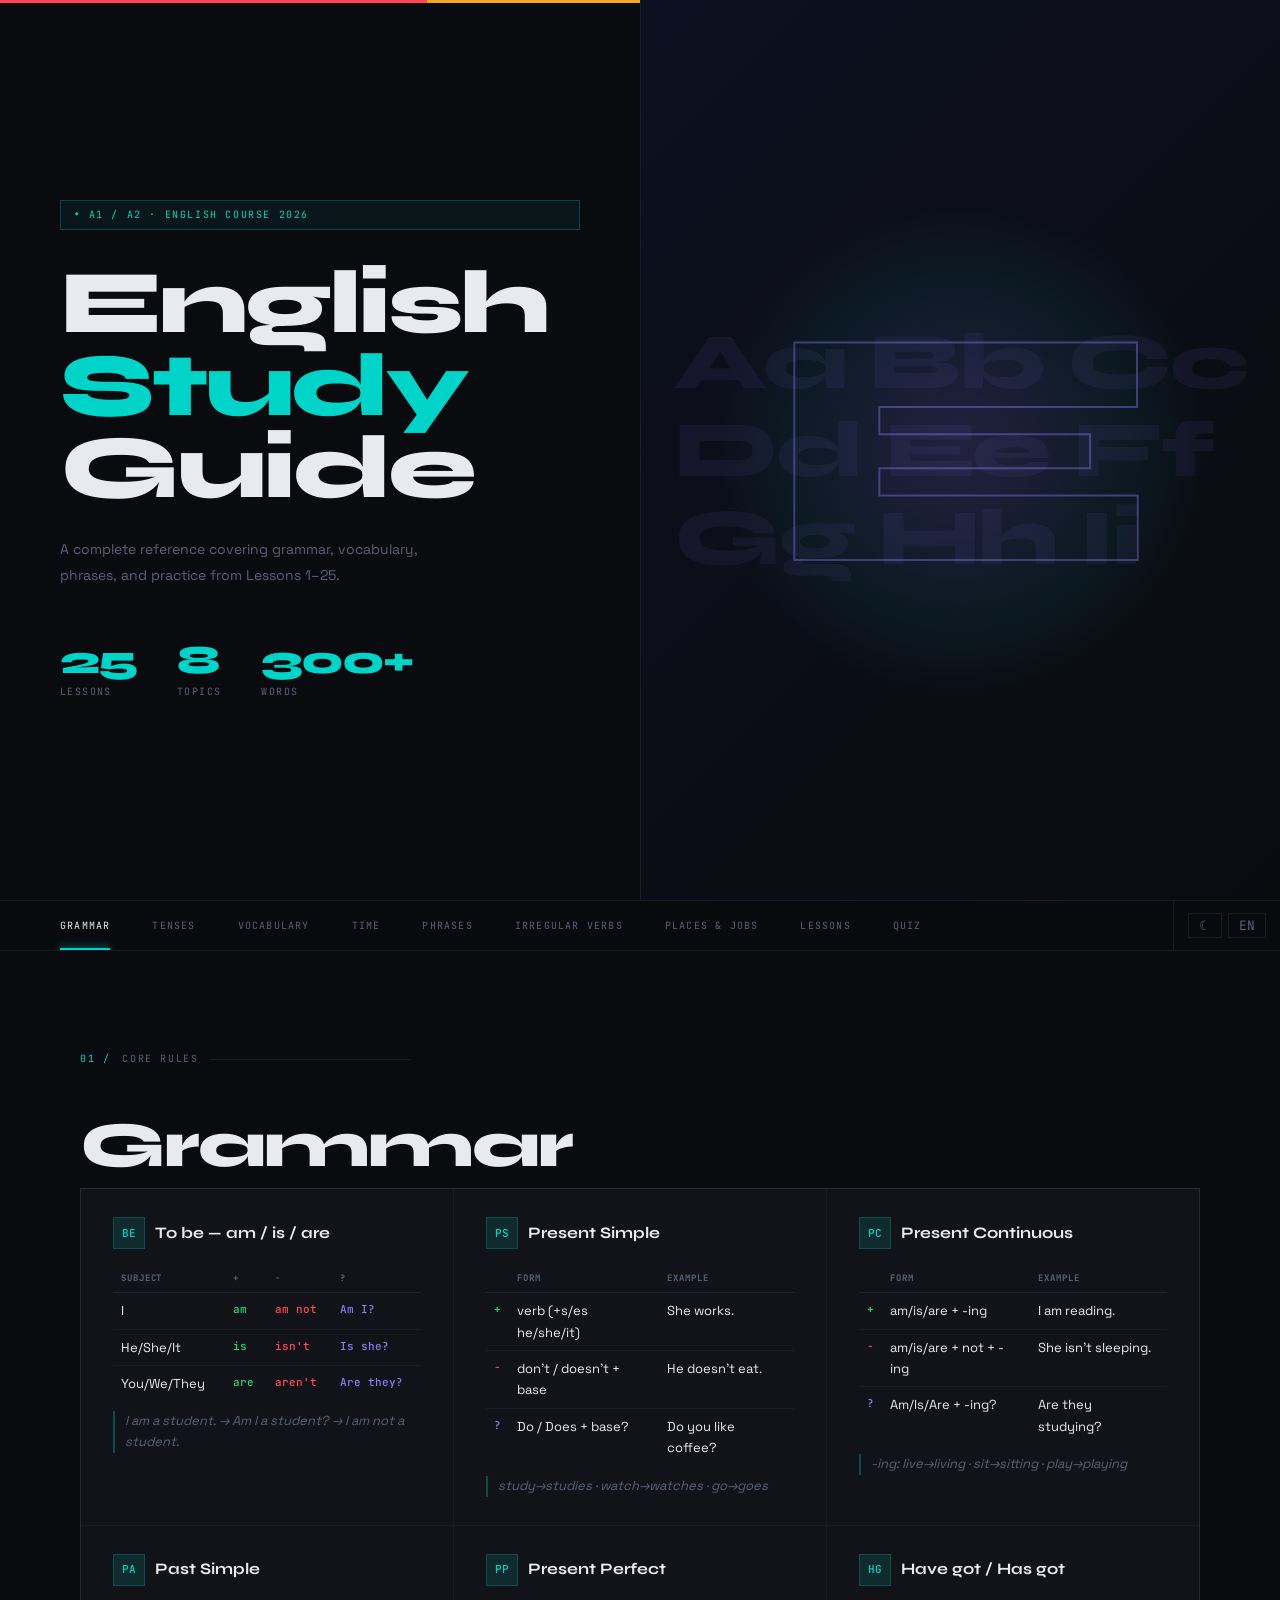
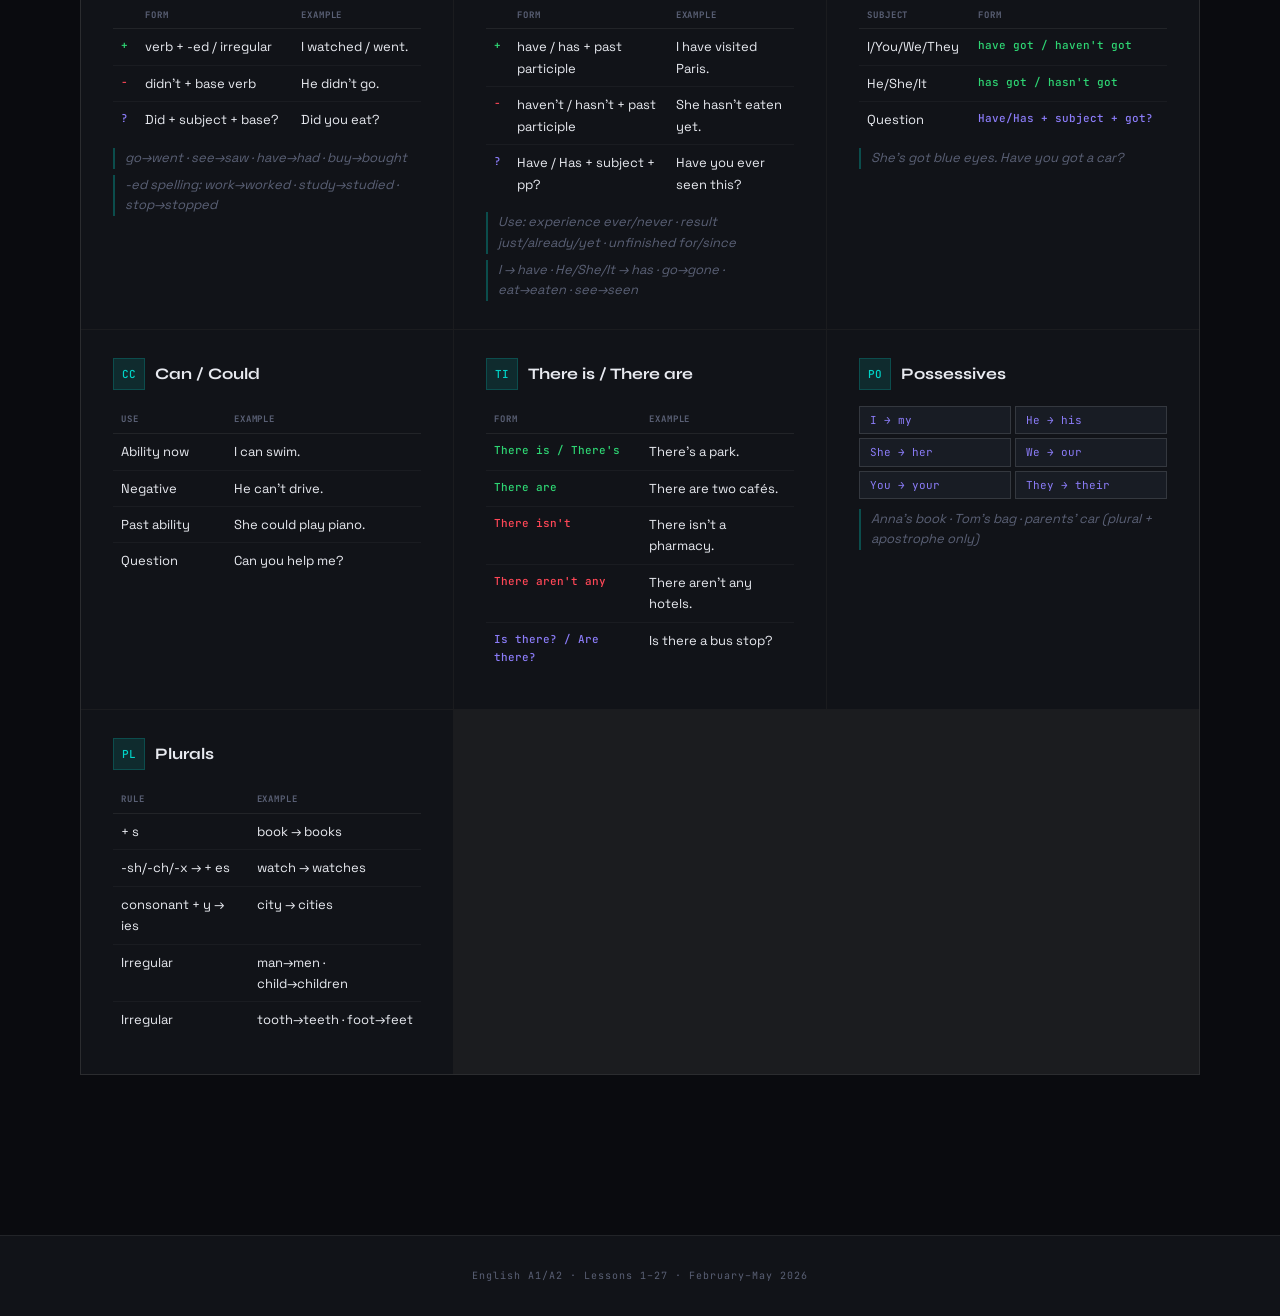
==== index.html @ 6c03d721 "Fix language toggle: translate nav+titles only, leave content unchanged - Toggle now swaps nav butto" ====
<!DOCTYPE html>
<html lang="en">
<head>
<meta charset="UTF-8">
<meta name="viewport" content="width=device-width, initial-scale=1.0">
<title>English Study Guide — A1/A2</title>
<link href="https://fonts.googleapis.com/css2?family=Space+Grotesk:wght@300;400;500;600;700&family=Syne:wght@400;700;800&family=JetBrains+Mono:wght@300;400;500&display=swap" rel="stylesheet">
<link rel="stylesheet" href="style.css">

</head>
<body>

<!-- HEADER -->
<header>
  <div class="flag-strip"></div>
  <div class="header-inner">
    <div class="header-left">
      <div class="subtitle-tag">A1 / A2 · English Course 2026</div>
      <h1>English<br><em>Study</em><br>Guide</h1>
      <p class="header-desc">A complete reference covering grammar, vocabulary, phrases, and practice from Lessons 1–25.</p>
      <div class="header-meta">
        <div class="meta-item">
          <span class="meta-num">25</span>
          <span class="meta-label">Lessons</span>
        </div>
        <div class="meta-item">
          <span class="meta-num">8</span>
          <span class="meta-label">Topics</span>
        </div>
        <div class="meta-item">
          <span class="meta-num">300+</span>
          <span class="meta-label">Words</span>
        </div>
      </div>
    </div>
    <div class="header-right">
      <div class="big-letter">E</div>
    </div>
  </div>
</header>

<!-- NAV -->
<nav>
  <div class="nav-inner">
    <button class="nav-btn active" onclick="showSection('grammar',this)" data-en="Grammar" data-am="Քերականություն">Grammar</button>
    <button class="nav-btn" onclick="showSection('tenses',this)" data-en="Tenses" data-am="Ժամանակաձև">Tenses</button>
    <button class="nav-btn" onclick="showSection('vocabulary',this)" data-en="Vocabulary" data-am="Բառապաշար">Vocabulary</button>
    <button class="nav-btn" onclick="showSection('time',this)" data-en="Time" data-am="Ժամ">Time</button>
    <button class="nav-btn" onclick="showSection('phrases',this)" data-en="Phrases" data-am="Արտահայտություններ">Phrases</button>
    <button class="nav-btn" onclick="showSection('verbs',this)" data-en="Irregular Verbs" data-am="Անկանոն բայեր">Irregular Verbs</button>
    <button class="nav-btn" onclick="showSection('places',this)" data-en="Places &amp; Jobs" data-am="Վայրեր և մասնագ.">Places &amp; Jobs</button>
    <button class="nav-btn" onclick="showSection('lessons',this)" data-en="Lessons" data-am="Դասեր">Lessons</button>
    <button class="nav-btn" onclick="showSection('quiz',this)" data-en="Quiz" data-am="Թեստ">Quiz</button>
  </div>
  <div class="nav-controls">
    <button class="ctrl-btn" id="theme-toggle" onclick="toggleTheme()" title="Toggle light/dark mode">☾</button>
    <button class="ctrl-btn" id="lang-toggle" onclick="toggleLang()" title="Toggle Armenian/English">EN</button>
  </div>
</nav>

<main>

<!-- ═══ GRAMMAR ═══ -->
<div id="grammar" class="page-section active">
  <div class="section-kicker"><span>01 /</span> Core Rules</div>
  <h2 class="section-title" data-en="Grammar" data-am="Քերականություն">Grammar</h2>

  <div class="grammar-grid">

    <div class="grammar-card">
      <h3 data-icon="BE">To be — am / is / are</h3>
      <table class="mini">
        <tr><th>Subject</th><th>+</th><th>−</th><th>?</th></tr>
        <tr><td>I</td><td class="pos">am</td><td class="neg">am not</td><td class="q">Am I?</td></tr>
        <tr><td>He/She/It</td><td class="pos">is</td><td class="neg">isn't</td><td class="q">Is she?</td></tr>
        <tr><td>You/We/They</td><td class="pos">are</td><td class="neg">aren't</td><td class="q">Are they?</td></tr>
      </table>
      <p class="example">I am a student. → Am I a student? → I am not a student.</p>
    </div>

    <div class="grammar-card">
      <h3 data-icon="PS">Present Simple</h3>
      <table class="mini">
        <tr><th></th><th>Form</th><th>Example</th></tr>
        <tr><td class="pos">+</td><td>verb (+s/es he/she/it)</td><td>She works.</td></tr>
        <tr><td class="neg">−</td><td>don't / doesn't + base</td><td>He doesn't eat.</td></tr>
        <tr><td class="q">?</td><td>Do / Does + base?</td><td>Do you like coffee?</td></tr>
      </table>
      <p class="example">study→studies · watch→watches · go→goes</p>
    </div>

    <div class="grammar-card">
      <h3 data-icon="PC">Present Continuous</h3>
      <table class="mini">
        <tr><th></th><th>Form</th><th>Example</th></tr>
        <tr><td class="pos">+</td><td>am/is/are + -ing</td><td>I am reading.</td></tr>
        <tr><td class="neg">−</td><td>am/is/are + not + -ing</td><td>She isn't sleeping.</td></tr>
        <tr><td class="q">?</td><td>Am/Is/Are + -ing?</td><td>Are they studying?</td></tr>
      </table>
      <p class="example">-ing: live→living · sit→sitting · play→playing</p>
    </div>

    <div class="grammar-card">
      <h3 data-icon="PA">Past Simple</h3>
      <table class="mini">
        <tr><th></th><th>Form</th><th>Example</th></tr>
        <tr><td class="pos">+</td><td>verb + -ed / irregular</td><td>I watched / went.</td></tr>
        <tr><td class="neg">−</td><td>didn't + base verb</td><td>He didn't go.</td></tr>
        <tr><td class="q">?</td><td>Did + subject + base?</td><td>Did you eat?</td></tr>
      </table>
      <p class="example">go→went · see→saw · have→had · buy→bought</p>
      <p class="example" style="margin-top:6px;">-ed spelling: work→worked · study→studied · stop→stopped</p>
    </div>

    <div class="grammar-card">
      <h3 data-icon="PP">Present Perfect</h3>
      <table class="mini">
        <tr><th></th><th>Form</th><th>Example</th></tr>
        <tr><td class="pos">+</td><td>have / has + past participle</td><td>I have visited Paris.</td></tr>
        <tr><td class="neg">−</td><td>haven't / hasn't + past participle</td><td>She hasn't eaten yet.</td></tr>
        <tr><td class="q">?</td><td>Have / Has + subject + pp?</td><td>Have you ever seen this?</td></tr>
      </table>
      <p class="example">Use: experience ever/never · result just/already/yet · unfinished for/since</p>
      <p class="example" style="margin-top:6px;">I → have · He/She/It → has · go→gone · eat→eaten · see→seen</p>
    </div>

    <div class="grammar-card">
      <h3 data-icon="HG">Have got / Has got</h3>
      <table class="mini">
        <tr><th>Subject</th><th>Form</th></tr>
        <tr><td>I/You/We/They</td><td class="pos">have got / haven't got</td></tr>
        <tr><td>He/She/It</td><td class="pos">has got / hasn't got</td></tr>
        <tr><td>Question</td><td class="q">Have/Has + subject + got?</td></tr>
      </table>
      <p class="example">She's got blue eyes. Have you got a car?</p>
    </div>

    <div class="grammar-card">
      <h3 data-icon="CC">Can / Could</h3>
      <table class="mini">
        <tr><th>Use</th><th>Example</th></tr>
        <tr><td>Ability now</td><td>I can swim.</td></tr>
        <tr><td>Negative</td><td>He can't drive.</td></tr>
        <tr><td>Past ability</td><td>She could play piano.</td></tr>
        <tr><td>Question</td><td>Can you help me?</td></tr>
      </table>
    </div>

    <div class="grammar-card">
      <h3 data-icon="TI">There is / There are</h3>
      <table class="mini">
        <tr><th>Form</th><th>Example</th></tr>
        <tr><td class="pos">There is / There's</td><td>There's a park.</td></tr>
        <tr><td class="pos">There are</td><td>There are two cafés.</td></tr>
        <tr><td class="neg">There isn't</td><td>There isn't a pharmacy.</td></tr>
        <tr><td class="neg">There aren't any</td><td>There aren't any hotels.</td></tr>
        <tr><td class="q">Is there? / Are there?</td><td>Is there a bus stop?</td></tr>
      </table>
    </div>

    <div class="grammar-card">
      <h3 data-icon="PO">Possessives</h3>
      <div style="display:grid;grid-template-columns:1fr 1fr;gap:4px;margin-bottom:10px;">
        <div class="chip">I → my</div><div class="chip">He → his</div>
        <div class="chip">She → her</div><div class="chip">We → our</div>
        <div class="chip">You → your</div><div class="chip">They → their</div>
      </div>
      <p class="example">Anna's book · Tom's bag · parents' car (plural + apostrophe only)</p>
    </div>

    <div class="grammar-card">
      <h3 data-icon="PL">Plurals</h3>
      <table class="mini">
        <tr><th>Rule</th><th>Example</th></tr>
        <tr><td>+ s</td><td>book → books</td></tr>
        <tr><td>-sh/-ch/-x → + es</td><td>watch → watches</td></tr>
        <tr><td>consonant + y → ies</td><td>city → cities</td></tr>
        <tr><td>Irregular</td><td>man→men · child→children</td></tr>
        <tr><td>Irregular</td><td>tooth→teeth · foot→feet</td></tr>
      </table>
    </div>

  </div>
</div>

<!-- ═══ TENSES ═══ -->
<div id="tenses" class="page-section">
  <div class="section-kicker"><span>02 /</span> When to Use</div>
  <h2 class="section-title" data-en="Tenses" data-am="Ժամանակաձևեր">Tenses</h2>

  <div class="tense-comparison">
    <div class="tense-col">
      <div class="tense-name">Present Simple</div>
      <div class="tense-use">Habits, routines, facts, permanent situations</div>
      <div class="signal-words">
        <div class="signal-word">always / usually / often</div>
        <div class="signal-word">every day / every week</div>
        <div class="signal-word">on Mondays / in the morning</div>
      </div>
    </div>
    <div class="tense-col">
      <div class="tense-name">Present Continuous</div>
      <div class="tense-use">Happening now, temporary situations, changing events</div>
      <div class="signal-words">
        <div class="signal-word">now / at the moment</div>
        <div class="signal-word">today / this week</div>
        <div class="signal-word">right now / these days</div>
      </div>
    </div>
    <div class="tense-col">
      <div class="tense-name">Past Simple</div>
      <div class="tense-use">Finished actions, definite past time, sequence of events</div>
      <div class="signal-words">
        <div class="signal-word">yesterday / last night</div>
        <div class="signal-word">last week / last year</div>
        <div class="signal-word">ago / in 2020 / on Friday</div>
      </div>
    </div>
    <div class="tense-col">
      <div class="tense-name">Present Perfect</div>
      <div class="tense-use">Experience, results, unfinished states connecting past to now</div>
      <div class="signal-words">
        <div class="signal-word">ever / never / already</div>
        <div class="signal-word">just / yet / recently</div>
        <div class="signal-word">for / since / so far</div>
      </div>
    </div>
  </div>

  <h3 style="font-family:var(--serif);font-size:22px;font-weight:700;margin-bottom:20px;">Adverbs of Frequency</h3>
  <div class="freq-section">
    <div class="freq-row"><div class="freq-label">never</div><div class="freq-bar-wrap"><div class="freq-bar" style="width:0;background:#b84c2a;"></div></div><div class="freq-pct">0%</div></div>
    <div class="freq-row"><div class="freq-label">sometimes</div><div class="freq-bar-wrap"><div class="freq-bar" style="width:35%;background:#c9a84c;"></div></div><div class="freq-pct">35%</div></div>
    <div class="freq-row"><div class="freq-label">often</div><div class="freq-bar-wrap"><div class="freq-bar" style="width:75%;background:#4a6741;"></div></div><div class="freq-pct">75%</div></div>
    <div class="freq-row"><div class="freq-label">usually</div><div class="freq-bar-wrap"><div class="freq-bar" style="width:90%;background:#3d4a5c;"></div></div><div class="freq-pct">90%</div></div>
    <div class="freq-row"><div class="freq-label">always</div><div class="freq-bar-wrap"><div class="freq-bar" style="width:100%;background:#1a1612;"></div></div><div class="freq-pct">100%</div></div>
  </div>
  <div class="example" style="font-size:13px;margin-bottom:32px;">
    Position: <strong>before main verb</strong> — I always drink tea.<br>
    After <strong>be</strong> — She is never late.<br>
    With <strong>don't/doesn't</strong> — He doesn't always eat breakfast.
  </div>

  <h3 style="font-family:var(--serif);font-size:22px;font-weight:700;margin-bottom:16px;">Stative Verbs — No -ing Form</h3>
  <div class="chips" style="margin-bottom:12px;">
    <div class="chip">like</div><div class="chip">love</div><div class="chip">hate</div>
    <div class="chip">know</div><div class="chip">understand</div><div class="chip">want</div>
    <div class="chip">need</div><div class="chip">believe</div><div class="chip">remember</div><div class="chip">seem</div>
  </div>
  <p class="example">✓ I like chocolate. &nbsp;&nbsp; ✗ I am liking chocolate.</p>

  <div style="margin-top:40px;">
  <h3 style="font-family:var(--serif);font-size:22px;font-weight:700;margin-bottom:16px;">Adjective vs Adverb</h3>
  <div style="display:grid;grid-template-columns:1fr 1fr;gap:1px;background:var(--border);border:1px solid var(--border);">
    <div style="padding:14px 20px;background:var(--surface2);font-family:var(--mono);font-size:10px;text-transform:uppercase;letter-spacing:.08em;color:var(--muted);">Adjective (describes noun)</div>
    <div style="padding:14px 20px;background:var(--surface2);font-family:var(--mono);font-size:10px;text-transform:uppercase;letter-spacing:.08em;color:var(--muted);">Adverb (describes verb)</div>
    <div style="padding:12px 20px;background:var(--surface);">She is a <strong>careful</strong> driver.</div>
    <div style="padding:12px 20px;background:var(--surface);">She drives <strong>carefully</strong>.</div>
    <div style="padding:12px 20px;background:var(--surface2);">He is a <strong>good</strong> student.</div>
    <div style="padding:12px 20px;background:var(--surface2);">He studies <strong>well</strong>. (good→well)</div>
    <div style="padding:12px 20px;background:var(--surface);">They are <strong>hard</strong> workers.</div>
    <div style="padding:12px 20px;background:var(--surface);">They work <strong>hard</strong>. (no change)</div>
    <div style="padding:12px 20px;background:var(--surface2);">She is a <strong>fast</strong> runner.</div>
    <div style="padding:12px 20px;background:var(--surface2);">She runs <strong>fast</strong>. (no change)</div>
  </div>
  </div>
</div>

<!-- ═══ VOCABULARY ═══ -->
<div id="vocabulary" class="page-section">
  <div class="section-kicker"><span>03 /</span> Word Bank</div>
  <h2 class="section-title" data-en="Vocabulary" data-am="Բառապաշար">Vocabulary</h2>

  <div class="vocab-tabs">
    <button class="vtab active" onclick="showVocab('activities',this)">Activities</button>
    <button class="vtab" onclick="showVocab('family',this)">Family</button>
    <button class="vtab" onclick="showVocab('opposites',this)">Opposites</button>
    <button class="vtab" onclick="showVocab('clothing',this)">Clothing</button>
    <button class="vtab" onclick="showVocab('person',this)">Personality</button>
    <button class="vtab" onclick="showVocab('prepositions',this)">Prepositions</button>
    <button class="vtab" onclick="showVocab('general',this)">General</button>
  </div>

  <div id="activities" class="vocab-section active">
    <div class="vocab-grid" id="act-grid"></div>
  </div>
  <div id="family" class="vocab-section">
    <div class="vocab-grid" id="fam-grid"></div>
  </div>
  <div id="opposites" class="vocab-section">
    <div class="opp-grid" id="opp-grid"></div>
  </div>
  <div id="clothing" class="vocab-section">
    <div class="vocab-grid" id="cloth-grid"></div>
  </div>
  <div id="person" class="vocab-section">
    <div class="vocab-grid" id="pers-grid"></div>
  </div>
  <div id="prepositions" class="vocab-section">
    <div class="vocab-grid" id="prep-grid"></div>
  </div>
  <div id="general" class="vocab-section">
    <div class="vocab-grid" id="gen-grid"></div>
  </div>
</div>

<!-- ═══ TIME ═══ -->
<div id="time" class="page-section">
  <div class="section-kicker"><span>04 /</span> Telling the Time</div>
  <h2 class="section-title" data-en="Time" data-am="Ժամ">Time</h2>

  <div class="time-grid">
    <div class="time-card"><div class="time-clock">3:00</div><div class="time-say">three o'clock</div></div>
    <div class="time-card"><div class="time-clock">3:05</div><div class="time-say">five past three</div></div>
    <div class="time-card"><div class="time-clock">3:10</div><div class="time-say">ten past three</div></div>
    <div class="time-card"><div class="time-clock">3:15</div><div class="time-say">a quarter past three</div></div>
    <div class="time-card"><div class="time-clock">3:20</div><div class="time-say">twenty past three</div></div>
    <div class="time-card"><div class="time-clock">3:30</div><div class="time-say">half past three</div></div>
    <div class="time-card"><div class="time-clock">3:40</div><div class="time-say">twenty to four</div></div>
    <div class="time-card"><div class="time-clock">3:45</div><div class="time-say">a quarter to four</div></div>
    <div class="time-card"><div class="time-clock">3:50</div><div class="time-say">ten to four</div></div>
    <div class="time-card"><div class="time-clock">3:55</div><div class="time-say">five to four</div></div>
  </div>
  <div class="example" style="font-size:13px;">
    a.m. = midnight to noon (00:00–12:00) &nbsp;·&nbsp; p.m. = noon to midnight (12:00–00:00)<br>
    3:00 a.m. = three o'clock in the morning &nbsp;·&nbsp; 3:00 p.m. = three o'clock in the afternoon
  </div>

  <div style="margin-top:48px;">
  <h3 style="font-family:var(--serif);font-size:22px;font-weight:700;margin-bottom:16px;">This / That / These / Those</h3>
  <div style="display:grid;grid-template-columns:repeat(4,1fr);gap:1px;background:var(--border);border:1px solid var(--border);">
    <div style="padding:20px;background:var(--surface);text-align:center;">
      <div style="font-family:var(--serif);font-size:28px;font-weight:900;color:var(--violet);">This</div>
      <div style="font-size:12px;color:var(--muted);margin-top:8px;">singular · near<br>սա</div>
    </div>
    <div style="padding:20px;background:var(--surface);text-align:center;">
      <div style="font-family:var(--serif);font-size:28px;font-weight:900;color:var(--violet);">That</div>
      <div style="font-size:12px;color:var(--muted);margin-top:8px;">singular · far<br>դա</div>
    </div>
    <div style="padding:20px;background:var(--surface);text-align:center;">
      <div style="font-family:var(--serif);font-size:28px;font-weight:900;color:var(--red);">These</div>
      <div style="font-size:12px;color:var(--muted);margin-top:8px;">plural · near<br>սրանք</div>
    </div>
    <div style="padding:20px;background:var(--surface);text-align:center;">
      <div style="font-family:var(--serif);font-size:28px;font-weight:900;color:var(--red);">Those</div>
      <div style="font-size:12px;color:var(--muted);margin-top:8px;">plural · far<br>դրանք</div>
    </div>
  </div>
  </div>
</div>

<!-- ═══ PHRASES ═══ -->
<div id="phrases" class="page-section">
  <div class="section-kicker"><span>05 /</span> Communication</div>
  <h2 class="section-title" data-en="Phrases" data-am="Արտահայտություններ">Phrases</h2>

  <div class="phrase-list">
    <div class="phrase-item"><span class="phrase-en">Hello / Hi · Good morning / Good afternoon / Good evening</span><span class="phrase-tag tag-greeting">Greeting</span></div>
    <div class="phrase-item"><span class="phrase-en">How are you? → Fine, thanks. / Not bad. / Not much.</span><span class="phrase-tag tag-greeting">Greeting</span></div>
    <div class="phrase-item"><span class="phrase-en">Nice to meet you. → Nice to meet you too.</span><span class="phrase-tag tag-greeting">Greeting</span></div>
    <div class="phrase-item"><span class="phrase-en">My name is… / Hi, I'm…</span><span class="phrase-tag tag-greeting">Greeting</span></div>
    <div class="phrase-item"><span class="phrase-en">Goodbye / Bye · See you later · Good night</span><span class="phrase-tag tag-greeting">Greeting</span></div>
    <div class="phrase-item"><span class="phrase-en">Can I see the menu, please?</span><span class="phrase-tag tag-restaurant">Restaurant</span></div>
    <div class="phrase-item"><span class="phrase-en">I'd like to order [dish], please.</span><span class="phrase-tag tag-restaurant">Restaurant</span></div>
    <div class="phrase-item"><span class="phrase-en">Could you recommend something?</span><span class="phrase-tag tag-restaurant">Restaurant</span></div>
    <div class="phrase-item"><span class="phrase-en">Is this dish spicy / vegetarian?</span><span class="phrase-tag tag-restaurant">Restaurant</span></div>
    <div class="phrase-item"><span class="phrase-en">Could we have a table for [number]?</span><span class="phrase-tag tag-restaurant">Restaurant</span></div>
    <div class="phrase-item"><span class="phrase-en">Can I get the bill / check, please?</span><span class="phrase-tag tag-restaurant">Restaurant</span></div>
    <div class="phrase-item"><span class="phrase-en">Everything was delicious, thank you!</span><span class="phrase-tag tag-restaurant">Restaurant</span></div>
    <div class="phrase-item"><span class="phrase-en">I come from a big / small family.</span><span class="phrase-tag tag-family">Family</span></div>
    <div class="phrase-item"><span class="phrase-en">I'm the oldest / youngest of [number] siblings.</span><span class="phrase-tag tag-family">Family</span></div>
    <div class="phrase-item"><span class="phrase-en">I get along really well with my [family member].</span><span class="phrase-tag tag-family">Family</span></div>
    <div class="phrase-item"><span class="phrase-en">I'm really proud of my family.</span><span class="phrase-tag tag-family">Family</span></div>
    <div class="phrase-item"><span class="phrase-en">My family celebrates [holiday] every year.</span><span class="phrase-tag tag-family">Family</span></div>
    <div class="phrase-item"><span class="phrase-en">I don't understand. / Can you please repeat that?</span><span class="phrase-tag tag-general">General</span></div>
    <div class="phrase-item"><span class="phrase-en">I'm afraid of [spiders / making mistakes].</span><span class="phrase-tag tag-general">General</span></div>
    <div class="phrase-item"><span class="phrase-en">I'm good at / bad at [subject].</span><span class="phrase-tag tag-general">General</span></div>
    <div class="phrase-item"><span class="phrase-en">I used to [smoke] but now I don't.</span><span class="phrase-tag tag-general">General</span></div>
    <div class="phrase-item"><span class="phrase-en">I'd like to introduce… / This is…</span><span class="phrase-tag tag-general">General</span></div>
    <div class="phrase-item"><span class="phrase-en">Besides [English], I also learn [German].</span><span class="phrase-tag tag-general">General</span></div>
  </div>
</div>

<!-- ═══ IRREGULAR VERBS ═══ -->
<div id="verbs" class="page-section">
  <div class="section-kicker"><span>06 /</span> Must Memorise</div>
  <h2 class="section-title" data-en="Irregular Verbs" data-am="Անկանոն բայեր">Irregular Verbs</h2>

  <div class="irr-filter-row">
    <button class="irr-filter active" onclick="filterIrr('all',this)">All</button>
    <button class="irr-filter" onclick="filterIrr('common',this)">Most Common</button>
    <button class="irr-filter" onclick="filterIrr('a-f',this)">A – F</button>
    <button class="irr-filter" onclick="filterIrr('g-m',this)">G – M</button>
    <button class="irr-filter" onclick="filterIrr('n-z',this)">N – Z</button>
    <input class="irr-search" type="text" placeholder="Search verb…" oninput="searchIrr(this.value)" id="irr-search" aria-label="Search irregular verbs">
  </div>
  <div class="irr-count" id="irr-count"></div>
  <div style="border:1px solid var(--border);overflow:hidden;">
    <table class="irr-table">
      <thead>
        <tr>
          <th onclick="sortIrr(0)" style="cursor:pointer;user-select:none;" id="th-0">Base form <span class="sort-arrow">↑</span></th>
          <th onclick="sortIrr(1)" style="cursor:pointer;user-select:none;" id="th-1">Past simple <span class="sort-arrow"></span></th>
          <th onclick="sortIrr(2)" style="cursor:pointer;user-select:none;" id="th-2">Past participle <span class="sort-arrow"></span></th>
          <th>Armenian</th>
          <th>Example sentence</th>
        </tr>
      </thead>
      <tbody id="irr-tbody"></tbody>
    </table>
  </div>
</div>

<!-- ═══ PLACES & JOBS ═══ -->
<div id="places" class="page-section">
  <div class="section-kicker"><span>07 /</span> Around Town</div>
  <h2 class="section-title" data-en="Places &amp; Occupations" data-am="Վայրեր և մասնագիտություններ">Places &amp; Occupations</h2>

  <div class="two-col">
    <div class="list-block">
      <h4>Places around town</h4>
      <div class="place-grid" id="places-list"></div>
    </div>
    <div class="list-block">
      <h4>Occupations</h4>
      <div class="job-grid" id="jobs-list"></div>
    </div>
  </div>
</div>

<!-- ═══ LESSONS ═══ -->
<div id="lessons" class="page-section">
  <div class="section-kicker"><span>08 /</span> Course Timeline</div>
  <h2 class="section-title" data-en="Lessons" data-am="Դասեր">Lessons</h2>

  <div class="lessons-intro">
    A chronological record of every live session — <strong>February through May 2026</strong>. Each card lists the date, topics covered, key examples, and homework links. Detailed grammar tables live in the <strong>Grammar</strong> and <strong>Tenses</strong> sections.
  </div>

  <div class="lesson-card live compact">
    <div class="lesson-head">
      <div class="lesson-num">Live Lesson <em>1</em></div>
      <div style="display:flex;gap:10px;align-items:center;flex-wrap:wrap;">
        <span class="lesson-tag live-tag">First Class</span>
        <span class="lesson-date">07 · 02 · 2026</span>
      </div>
    </div>
    <div class="lesson-body">
      <div class="topic-pill-row">
        <span class="topic-pill">Personal Pronouns</span>
        <span class="topic-pill">To Be (am / is / are)</span>
        <span class="topic-pill">Greetings</span>
      </div>

      <div class="two-mini-cols">
      <div class="mini-block">
        <div class="mini-block-title">Personal Pronouns</div>
        <p>I — ես · You — դու · He / She / It — նա · We — մենք · You — դուք · They — նրանք</p>
        <p style="font-size:12px;color:var(--muted);">Vowels: a, e, i, o, u</p>
      </div>

      <div class="mini-block">
        <div class="mini-block-title">To Be — Present</div>
        <table class="tiny-table">
          <tr><th>Subject</th><th>+</th><th>−</th><th>?</th></tr>
          <tr><td>I</td><td class="pos">am</td><td class="neg">am not</td><td class="q">Am I?</td></tr>
          <tr><td>he/she/it</td><td class="pos">is</td><td class="neg">isn't</td><td class="q">Is she?</td></tr>
          <tr><td>you/we/they</td><td class="pos">are</td><td class="neg">aren't</td><td class="q">Are they?</td></tr>
        </table>
      </div>

      </div>

      <div class="mini-block">
        <div class="mini-block-title">Examples</div>
        <div class="ex-line">I am a writer. → <strong>Am</strong> I a writer? → I am <strong>not</strong> a writer.</div>
        <div class="ex-line">She is smart. → <strong>Is</strong> she smart? — Yes, she is. / No, she isn't.</div>
        <div class="ex-line">They are good <strong>at</strong> programming.</div>
      </div>

      <div class="mini-block">
        <div class="mini-block-title">Everyday Phrases</div>
        <p style="font-size:12px;line-height:1.8;">
          Hello / Hi · Good morning / afternoon / evening / night ·
          How are you? — Fine, thanks. · What's new? — Not much. ·
          Nice to meet you. · I'd like to introduce… · Excuse me. ·
          May I ask a question? · Thank you. — You're welcome. ·
          Sorry, I don't understand. · Can you please repeat that?
        </p>
      </div>

      <div class="mini-block">
        <div class="mini-block-title">Vocabulary</div>
        <div class="vocab-inline">
          <span class="vi"><span class="vi-en">bat</span><span class="vi-am">չղջիկ</span></span>
          <span class="vi"><span class="vi-en">unique</span><span class="vi-am">յուրահատուկ</span></span>
          <span class="vi"><span class="vi-en">muddy</span><span class="vi-am">ցեխոտ</span></span>
          <span class="vi"><span class="vi-en">smile</span><span class="vi-am">ժպտալ</span></span>
          <span class="vi"><span class="vi-en">thumb</span><span class="vi-am">բութ մատ</span></span>
          <span class="vi"><span class="vi-en">knee</span><span class="vi-am">ծունկ</span></span>
          <span class="vi"><span class="vi-en">net</span><span class="vi-am">ցանց</span></span>
          <span class="vi"><span class="vi-en">ring</span><span class="vi-am">մատանի</span></span>
          <span class="vi"><span class="vi-en">carry</span><span class="vi-am">տանել</span></span>
          <span class="vi"><span class="vi-en">rough</span><span class="vi-am">կոշտ</span></span>
          <span class="vi"><span class="vi-en">attention</span><span class="vi-am">ուշադրություն</span></span>
          <span class="vi"><span class="vi-en">hope</span><span class="vi-am">հուսալ</span></span>
          <span class="vi"><span class="vi-en">giant</span><span class="vi-am">հսկայական</span></span>
          <span class="vi"><span class="vi-en">edge</span><span class="vi-am">ծայր</span></span>
          <span class="vi"><span class="vi-en">treasure</span><span class="vi-am">գանձ</span></span>
        </div>
      </div>

      <div class="homework-block">
        <div class="hw-title">Homework</div>
        <ul class="hw-list">
          <li><span class="hw-topic">Workbook</span> Navigate Workbook p.4, ex. 1–6</li>
          <li><span class="hw-topic">Polya Bot</span> Workbook p.8 (ex. 1a, 2a, 4a, 5) — write a short text about your family using my, your, his…</li>
        </ul>
      </div>
    </div>
  </div>

  <div class="lesson-card live compact">
    <div class="lesson-head">
      <div class="lesson-num">Live Lesson <em>3</em></div>
      <div style="display:flex;gap:10px;align-items:center;flex-wrap:wrap;">
        <span class="lesson-tag live-tag">Live</span>
        <span class="lesson-date">11 · 02 · 2026</span>
      </div>
    </div>
    <div class="lesson-body">
      <div class="topic-pill-row">
        <span class="topic-pill">Personal Information</span>
        <span class="topic-pill">Self-Introduction</span>
      </div>

      <div class="mini-block">
        <div class="mini-block-title">Personal Information Vocabulary</div>
        <div class="vocab-inline">
          <span class="vi"><span class="vi-en">first name</span><span class="vi-am">անուն</span></span>
          <span class="vi"><span class="vi-en">last name / surname</span><span class="vi-am">ազգանուն</span></span>
          <span class="vi"><span class="vi-en">middle initial</span><span class="vi-am">միջին սկզբնատառ</span></span>
          <span class="vi"><span class="vi-en">address</span><span class="vi-am">հասցե</span></span>
          <span class="vi"><span class="vi-en">street</span><span class="vi-am">փողոց</span></span>
          <span class="vi"><span class="vi-en">apartment number</span><span class="vi-am">բնակարանի համար</span></span>
          <span class="vi"><span class="vi-en">city</span><span class="vi-am">քաղաք</span></span>
          <span class="vi"><span class="vi-en">state</span><span class="vi-am">պետություն</span></span>
          <span class="vi"><span class="vi-en">zip code</span><span class="vi-am">փոստային ինդեքս</span></span>
          <span class="vi"><span class="vi-en">area code</span><span class="vi-am">տարածքային կոդ</span></span>
          <span class="vi"><span class="vi-en">phone number</span><span class="vi-am">հեռախոսահամար</span></span>
          <span class="vi"><span class="vi-en">e-mail address</span><span class="vi-am">էլ. փոստի հասցե</span></span>
          <span class="vi"><span class="vi-en">date of birth</span><span class="vi-am">ծննդյան տարեթիվ</span></span>
          <span class="vi"><span class="vi-en">place of birth</span><span class="vi-am">ծննդյան վայր</span></span>
        </div>
      </div>

      <div class="mini-block">
        <div class="mini-block-title">Notes & Useful Words</div>
        <div class="vocab-inline">
          <span class="vi"><span class="vi-en">wear</span><span class="vi-am">հագնել</span></span>
          <span class="vi"><span class="vi-en">special</span><span class="vi-am">յուրահատուկ</span></span>
          <span class="vi"><span class="vi-en">scary</span><span class="vi-am">վախեցնող</span></span>
          <span class="vi"><span class="vi-en">noisy / loud</span><span class="vi-am">աղմկոտ</span></span>
          <span class="vi"><span class="vi-en">genre</span><span class="vi-am">ժանր</span></span>
          <span class="vi"><span class="vi-en">at all</span><span class="vi-am">ընդհանրապես</span></span>
          <span class="vi"><span class="vi-en">spirit</span><span class="vi-am">ոգի</span></span>
          <span class="vi"><span class="vi-en">soulmate</span><span class="vi-am">հոգու ընկեր</span></span>
          <span class="vi"><span class="vi-en">classmate</span><span class="vi-am">դասընկեր</span></span>
          <span class="vi"><span class="vi-en">exciting</span><span class="vi-am">ոգևորիչ</span></span>
          <span class="vi"><span class="vi-en">shy</span><span class="vi-am">ամաչկոտ</span></span>
          <span class="vi"><span class="vi-en">brave</span><span class="vi-am">համարձակ</span></span>
          <span class="vi"><span class="vi-en">kind</span><span class="vi-am">բարի</span></span>
          <span class="vi"><span class="vi-en">quiet</span><span class="vi-am">լուռ, հանգիստ</span></span>
          <span class="vi"><span class="vi-en">village</span><span class="vi-am">գյուղակ</span></span>
          <span class="vi"><span class="vi-en">throw</span><span class="vi-am">նետել</span></span>
          <span class="vi"><span class="vi-en">each other</span><span class="vi-am">միմյանց</span></span>
          <span class="vi"><span class="vi-en">to last</span><span class="vi-am">տևել</span></span>
          <span class="vi"><span class="vi-en">parade</span><span class="vi-am">շքերթ</span></span>
          <span class="vi"><span class="vi-en">cover</span><span class="vi-am">ծածկել</span></span>
        </div>
      </div>

      <div class="homework-block">
        <div class="hw-title">Homework</div>
        <ul class="hw-list">
          <li><span class="hw-topic">Writing</span> Write and tell some personal information about yourself</li>
          <li><span class="hw-topic">Listening</span> <a href="https://test-english.com/listening/a1/who-is-in-your-new-class-a1-english-listening-test/" target="_blank" rel="noopener">test-english.com — Who is in your new class</a></li>
          <li><span class="hw-topic">Reading</span> <a href="https://test-english.com/reading/a1/looking-for-the-perfect-home-a1-english-reading-test/" target="_blank" rel="noopener">test-english.com — Looking for the perfect home</a></li>
          <li><span class="hw-topic">Phonics</span> <a href="https://www.letterland.com/letter-sounds" target="_blank" rel="noopener">letterland.com — vowels section</a></li>
        </ul>
      </div>
    </div>
  </div>

  <div class="lesson-card live compact">
    <div class="lesson-head">
      <div class="lesson-num">Live Lesson <em>4</em></div>
      <div style="display:flex;gap:10px;align-items:center;flex-wrap:wrap;">
        <span class="lesson-tag live-tag">Live</span>
        <span class="lesson-date">14 · 02 · 2026</span>
      </div>
    </div>
    <div class="lesson-body">
      <div class="topic-pill-row">
        <span class="topic-pill">Singular & Plural Nouns</span>
        <span class="topic-pill">This / That / These / Those</span>
        <span class="topic-pill">Numbers & Ordinals</span>
      </div>

      <div class="mini-block">
        <div class="mini-block-title">Plural Rules</div>
        <table class="tiny-table">
          <tr><th>Rule</th><th>Example</th></tr>
          <tr><td>Regular + s</td><td>book → books · phone → phones</td></tr>
          <tr><td>Ends in -s, -sh, -ch, -x → +es</td><td>bus → buses · watch → watches · box → boxes</td></tr>
          <tr><td>Consonant + y → -ies</td><td>city → cities · crazy → crazies</td></tr>
          <tr><td>Vowel + y → +s</td><td>boy → boys</td></tr>
          <tr><td>Irregular</td><td>man → men · woman → women · child → children</td></tr>
          <tr><td>Irregular</td><td>foot → feet · tooth → teeth · goose → geese · mouse → mice</td></tr>
        </table>
      </div>

      <div class="mini-block">
        <div class="mini-block-title">Demonstratives — How Many + How Far</div>
        <table class="tiny-table">
          <tr><th></th><th>Near</th><th>Far</th></tr>
          <tr><td>Singular</td><td><strong>this</strong> — սա</td><td><strong>that</strong> — դա</td></tr>
          <tr><td>Plural</td><td><strong>these</strong> — սրանք</td><td><strong>those</strong> — դրանք</td></tr>
        </table>
        <div class="ex-line">This is a pen. → What is this? — It is a pen.</div>
        <div class="ex-line">These are keys. → What are these? — They are keys.</div>
      </div>

      <div class="mini-block">
        <div class="mini-block-title">Numbers & Ordinals</div>
        <p style="font-size:12px;line-height:1.8;">
          one → first · two → second · three → third · four → fourth · five → fifth ·
          eight → eighth · nine → ninth · twelve → twelfth · twenty → twentieth ·
          thirty → thirtieth · forty → fortieth · one hundred → one hundredth
        </p>
      </div>

      <div class="mini-block">
        <div class="mini-block-title">Vocabulary</div>
        <div class="vocab-inline">
          <span class="vi"><span class="vi-en">oven</span><span class="vi-am">գազօջախ</span></span>
          <span class="vi"><span class="vi-en">bright</span><span class="vi-am">լուսավոր</span></span>
          <span class="vi"><span class="vi-en">garden</span><span class="vi-am">այգի</span></span>
          <span class="vi"><span class="vi-en">dishwasher</span><span class="vi-am">սպասք լվացող մեքենա</span></span>
          <span class="vi"><span class="vi-en">wardrobe</span><span class="vi-am">զգեստապահարան</span></span>
          <span class="vi"><span class="vi-en">desk</span><span class="vi-am">գրասեղան</span></span>
          <span class="vi"><span class="vi-en">modern</span><span class="vi-am">ժամանակակից</span></span>
          <span class="vi"><span class="vi-en">fresh</span><span class="vi-am">թարմ</span></span>
          <span class="vi"><span class="vi-en">elephant</span><span class="vi-am">փիղ</span></span>
          <span class="vi"><span class="vi-en">strong</span><span class="vi-am">ուժեղ</span></span>
          <span class="vi"><span class="vi-en">delicious</span><span class="vi-am">համեղ</span></span>
          <span class="vi"><span class="vi-en">dangerous</span><span class="vi-am">վտանգավոր</span></span>
          <span class="vi"><span class="vi-en">fashionable</span><span class="vi-am">նորաձև</span></span>
        </div>
      </div>

      <div class="homework-block">
        <div class="hw-title">Homework</div>
        <ul class="hw-list">
          <li><span class="hw-topic">Vocab</span> <a href="https://eso3english.pbworks.com/w/file/fetch/91329033/ethis1e1.pdf" target="_blank" rel="noopener">ethis1e1.pdf</a> — learn vocabulary and write 10 sentences</li>
          <li><span class="hw-topic">Polya Bot</span> Workbook p.14 (ex. 1, 2) · p.15 (ex. 4a, 5ab, 6)</li>
        </ul>
      </div>
    </div>
  </div>

  <div class="lesson-card live compact">
    <div class="lesson-head">
      <div class="lesson-num">Live Lesson <em>6</em></div>
      <div style="display:flex;gap:10px;align-items:center;flex-wrap:wrap;">
        <span class="lesson-tag live-tag">Live</span>
        <span class="lesson-date">18 · 02 · 2026</span>
      </div>
    </div>
    <div class="lesson-body">
      <div class="topic-pill-row">
        <span class="topic-pill">Telling the Time</span>
        <span class="topic-pill">Prepositions of Place</span>
      </div>

      <div class="mini-block">
        <div class="mini-block-title">Telling the Time</div>
        <p style="font-size:12px;color:var(--muted);">Question: <strong style="color:var(--text);">What time is it?</strong> Answer: <strong style="color:var(--text);">It's …</strong></p>
        <table class="tiny-table">
          <tr><th>Rule</th><th>Example</th></tr>
          <tr><td>Full hours — o'clock</td><td>It's five o'clock.</td></tr>
          <tr><td>1–30 min after → past / անց</td><td>It's twenty past four. (4:20)</td></tr>
          <tr><td>15 = a quarter · 30 = half</td><td>It's a quarter past seven. (7:15) · half past nine. (9:30)</td></tr>
          <tr><td>31–59 min before → to / պակաս</td><td>It's a quarter to five. (4:45)</td></tr>
          <tr><td>Digital reading</td><td>3:15 → three fifteen · 8:45 → eight forty-five</td></tr>
          <tr><td>a.m. / p.m.</td><td>3 a.m. = morning · 3 p.m. = afternoon</td></tr>
        </table>
      </div>

      <div class="mini-block">
        <div class="mini-block-title">Prepositions of Place</div>
        <div class="vocab-inline">
          <span class="vi"><span class="vi-en">beside / next to</span><span class="vi-am">կողքին</span></span>
          <span class="vi"><span class="vi-en">above</span><span class="vi-am">վերևում</span></span>
          <span class="vi"><span class="vi-en">below / under</span><span class="vi-am">ներքևում / տակ</span></span>
          <span class="vi"><span class="vi-en">in front of</span><span class="vi-am">առջևում</span></span>
          <span class="vi"><span class="vi-en">behind</span><span class="vi-am">ետևում</span></span>
          <span class="vi"><span class="vi-en">on</span><span class="vi-am">վրա</span></span>
          <span class="vi"><span class="vi-en">to the right of</span><span class="vi-am">դեպի աջ</span></span>
          <span class="vi"><span class="vi-en">to the left of</span><span class="vi-am">դեպի ձախ</span></span>
          <span class="vi"><span class="vi-en">in</span><span class="vi-am">մեջ</span></span>
          <span class="vi"><span class="vi-en">between</span><span class="vi-am">միջև</span></span>
        </div>
      </div>

      <div class="mini-block">
        <div class="mini-block-title">Notes & Useful Verbs</div>
        <div class="vocab-inline">
          <span class="vi"><span class="vi-en">nearby</span><span class="vi-am">մոտակայքում</span></span>
          <span class="vi"><span class="vi-en">actually</span><span class="vi-am">իրականում</span></span>
          <span class="vi"><span class="vi-en">tip</span><span class="vi-am">խորհուրդ / թեյավճար</span></span>
          <span class="vi"><span class="vi-en">useful</span><span class="vi-am">օգտակար</span></span>
          <span class="vi"><span class="vi-en">to be afraid of</span><span class="vi-am">վախենալ</span></span>
          <span class="vi"><span class="vi-en">notice</span><span class="vi-am">նկատել</span></span>
          <span class="vi"><span class="vi-en">look for</span><span class="vi-am">փնտրել</span></span>
          <span class="vi"><span class="vi-en">opportunity</span><span class="vi-am">հնարավորություն</span></span>
          <span class="vi"><span class="vi-en">make notes</span><span class="vi-am">նշումներ անել</span></span>
          <span class="vi"><span class="vi-en">during</span><span class="vi-am">ընթացքում</span></span>
          <span class="vi"><span class="vi-en">arrive</span><span class="vi-am">ժամանել</span></span>
          <span class="vi"><span class="vi-en">belong</span><span class="vi-am">պատկանել</span></span>
          <span class="vi"><span class="vi-en">borrow</span><span class="vi-am">պարտք վերցնել</span></span>
          <span class="vi"><span class="vi-en">build</span><span class="vi-am">կառուցել</span></span>
          <span class="vi"><span class="vi-en">compare</span><span class="vi-am">համեմատել</span></span>
          <span class="vi"><span class="vi-en">continue</span><span class="vi-am">շարունակել</span></span>
          <span class="vi"><span class="vi-en">decide</span><span class="vi-am">որոշել</span></span>
        </div>
      </div>

      <div class="homework-block">
        <div class="hw-title">Homework</div>
        <ul class="hw-list">
          <li><span class="hw-topic">Workbook</span> p.16 (ex. 1, 2, 3a) · p.18 (ex. 1a, 2a, 3) · Student book p.119 (ex. 1, 2)</li>
          <li><span class="hw-topic">Listening</span> <a href="https://test-english.com/listening/a1/tell-me-about-your-life-a1-english-listening-test/" target="_blank" rel="noopener">Tell me about your life</a></li>
          <li><span class="hw-topic">Listening</span> <a href="https://test-english.com/listening/a1/what-are-you-doing-a1-english-listening-test/" target="_blank" rel="noopener">What are you doing</a></li>
          <li><span class="hw-topic">Reading</span> <a href="https://test-english.com/reading/a1/tips-for-visiting-london-with-young-children-a1-english-reading-test/" target="_blank" rel="noopener">Tips for visiting London</a></li>
        </ul>
      </div>
    </div>
  </div>

  <div class="lesson-card live compact">
    <div class="lesson-head">
      <div class="lesson-num">Live Lesson <em>7</em></div>
      <div style="display:flex;gap:10px;align-items:center;flex-wrap:wrap;">
        <span class="lesson-tag live-tag">Live</span>
        <span class="lesson-date">21 · 02 · 2026</span>
      </div>
    </div>
    <div class="lesson-body">
      <div class="topic-pill-row">
        <span class="topic-pill">Describing People & Things</span>
        <span class="topic-pill">Have Got / Has Got</span>
      </div>

      <div class="mini-block">
        <div class="mini-block-title">Have Got / Has Got — possession</div>
        <div class="mini-formula">have got / has got = have / has</div>
        <table class="tiny-table">
          <tr><th>Subject</th><th>+</th><th>−</th><th>?</th></tr>
          <tr><td>I / You / We / They</td><td class="pos">have got · 've got</td><td class="neg">haven't got</td><td class="q">Have you got…?</td></tr>
          <tr><td>He / She / It</td><td class="pos">has got · 's got</td><td class="neg">hasn't got</td><td class="q">Has she got…?</td></tr>
        </table>
        <div class="ex-line">She's got a dog. · Have you got a pet? · He hasn't got a copybook.</div>
      </div>

      <div class="mini-block">
        <div class="mini-block-title">Describing Adjectives — Opposite Pairs</div>
        <div class="vocab-inline">
          <span class="vi"><span class="vi-en">new — old</span></span>
          <span class="vi-sep">·</span>
          <span class="vi"><span class="vi-en">young — old</span></span>
          <span class="vi-sep">·</span>
          <span class="vi"><span class="vi-en">tall — short</span></span>
          <span class="vi-sep">·</span>
          <span class="vi"><span class="vi-en">long — short</span></span>
          <span class="vi-sep">·</span>
          <span class="vi"><span class="vi-en">big — small</span></span>
          <span class="vi-sep">·</span>
          <span class="vi"><span class="vi-en">fast — slow</span></span>
          <span class="vi-sep">·</span>
          <span class="vi"><span class="vi-en">heavy — thin</span></span>
          <span class="vi-sep">·</span>
          <span class="vi"><span class="vi-en">heavy — light</span></span>
          <span class="vi-sep">·</span>
          <span class="vi"><span class="vi-en">straight — curly</span></span>
          <span class="vi-sep">·</span>
          <span class="vi"><span class="vi-en">wide — narrow</span></span>
          <span class="vi-sep">·</span>
          <span class="vi"><span class="vi-en">thick — thin</span></span>
          <span class="vi-sep">·</span>
          <span class="vi"><span class="vi-en">dark — light</span></span>
          <span class="vi-sep">·</span>
          <span class="vi"><span class="vi-en">high — low</span></span>
          <span class="vi-sep">·</span>
          <span class="vi"><span class="vi-en">loose — tight</span></span>
          <span class="vi-sep">·</span>
          <span class="vi"><span class="vi-en">good — bad</span></span>
          <span class="vi-sep">·</span>
          <span class="vi"><span class="vi-en">hot — cold</span></span>
          <span class="vi-sep">·</span>
          <span class="vi"><span class="vi-en">neat — messy</span></span>
          <span class="vi-sep">·</span>
          <span class="vi"><span class="vi-en">clean — dirty</span></span>
          <span class="vi-sep">·</span>
          <span class="vi"><span class="vi-en">soft — hard</span></span>
          <span class="vi-sep">·</span>
          <span class="vi"><span class="vi-en">easy — difficult</span></span>
          <span class="vi-sep">·</span>
          <span class="vi"><span class="vi-en">smooth — rough</span></span>
          <span class="vi-sep">·</span>
          <span class="vi"><span class="vi-en">noisy — quiet</span></span>
          <span class="vi-sep">·</span>
          <span class="vi"><span class="vi-en">married — single</span></span>
          <span class="vi-sep">·</span>
          <span class="vi"><span class="vi-en">rich — poor</span></span>
          <span class="vi-sep">·</span>
          <span class="vi"><span class="vi-en">pretty — ugly</span></span>
          <span class="vi-sep">·</span>
          <span class="vi"><span class="vi-en">wet — dry</span></span>
          <span class="vi-sep">·</span>
          <span class="vi"><span class="vi-en">open — closed</span></span>
          <span class="vi-sep">·</span>
          <span class="vi"><span class="vi-en">full — empty</span></span>
          <span class="vi-sep">·</span>
          <span class="vi"><span class="vi-en">expensive — cheap</span></span>
          <span class="vi-sep">·</span>
          <span class="vi"><span class="vi-en">fancy — plain</span></span>
          <span class="vi-sep">·</span>
          <span class="vi"><span class="vi-en">shiny — dull</span></span>
          <span class="vi-sep">·</span>
          <span class="vi"><span class="vi-en">sharp — dull</span></span>
          <span class="vi-sep">·</span>
          <span class="vi"><span class="vi-en">honest — dishonest</span></span>
        </div>
      </div>

      <div class="homework-block">
        <div class="hw-title">Homework</div>
        <ul class="hw-list">
          <li><span class="hw-topic">Workbook</span> pages 20, 21</li>
          <li><span class="hw-topic">Quiz</span> Repeat lessons and take the quiz in the bot</li>
          <li><span class="hw-topic">Listening</span> <a href="https://test-english.com/listening/a1/daily-routines-listening-test/" target="_blank" rel="noopener">Daily routines</a></li>
          <li><span class="hw-topic">Grammar</span> <a href="https://test-english.com/grammar-points/a1/have-got/" target="_blank" rel="noopener">Have got — ex. 1</a></li>
          <li><span class="hw-topic">Polya Bot</span> Workbook pages 22, 23</li>
        </ul>
      </div>
    </div>
  </div>

  <div class="lesson-card live compact">
    <div class="lesson-head">
      <div class="lesson-num">Live Lesson <em>9</em></div>
      <div style="display:flex;gap:10px;align-items:center;flex-wrap:wrap;">
        <span class="lesson-tag live-tag">Live</span>
        <span class="lesson-date">25 · 02 · 2026</span>
      </div>
    </div>
    <div class="lesson-body">
      <div class="topic-pill-row">
        <span class="topic-pill">Family</span>
        <span class="topic-pill">Possessive Determiners</span>
        <span class="topic-pill">Apostrophe 's</span>
      </div>

      <div class="mini-block">
        <div class="mini-block-title">Possessive Determiners — before a noun</div>
        <p style="font-size:13px;line-height:1.8;">
          I → <strong>my</strong> · You → <strong>your</strong> · He → <strong>his</strong> · She → <strong>her</strong> ·
          It → <strong>its</strong> · We → <strong>our</strong> · They → <strong>their</strong>
        </p>
        <div class="ex-line">This is <strong>my</strong> mother. · That is <strong>her</strong> phone. · We have got <strong>our</strong> books.</div>
        <p style="font-size:12px;color:var(--red);margin-top:6px;">✗ Do not use <em>a</em> or <em>the</em> before a possessive determiner. (NOT "the my car")</p>
      </div>

      <div class="mini-block">
        <div class="mini-block-title">Possessive 's — belongs to a person/place/thing</div>
        <div class="mini-formula">Name + 's + noun</div>
        <table class="tiny-table">
          <tr><th>Rule</th><th>Example</th></tr>
          <tr><td>Add 's even if name ends in s</td><td>Ross's pen · James's car</td></tr>
          <tr><td>Two people share → 's after last name</td><td>Monika and Yung's keys</td></tr>
          <tr><td>Plural noun ending in s → just apostrophe</td><td>my parents' car · my teachers' room</td></tr>
          <tr><td>Irregular plurals still add 's</td><td>men's cars · children's toys</td></tr>
          <tr><td>'s can also mean <em>is</em> or <em>has</em></td><td>She's my sister. · She's got a phone.</td></tr>
        </table>
      </div>

      <div class="mini-block">
        <div class="mini-block-title">Family Vocabulary (highlights)</div>
        <div class="vocab-inline">
          <span class="vi"><span class="vi-en">husband / wife</span><span class="vi-am">ամուսին / կին</span></span>
          <span class="vi"><span class="vi-en">parents</span><span class="vi-am">ծնողներ</span></span>
          <span class="vi"><span class="vi-en">siblings</span><span class="vi-am">քույր-եղբայր</span></span>
          <span class="vi"><span class="vi-en">grandparents</span><span class="vi-am">տատիկ-պապիկ</span></span>
          <span class="vi"><span class="vi-en">grandchildren</span><span class="vi-am">թոռներ</span></span>
          <span class="vi"><span class="vi-en">uncle / aunt</span><span class="vi-am">քեռի / հորաքույր</span></span>
          <span class="vi"><span class="vi-en">niece / nephew</span><span class="vi-am">եղբոր/քրոջ զավակներ</span></span>
          <span class="vi"><span class="vi-en">cousin</span><span class="vi-am">զարմիկ</span></span>
          <span class="vi"><span class="vi-en">mother-in-law</span><span class="vi-am">սկեսուր</span></span>
          <span class="vi"><span class="vi-en">father-in-law</span><span class="vi-am">սկեսրայր</span></span>
          <span class="vi"><span class="vi-en">son-in-law</span><span class="vi-am">փեսա</span></span>
          <span class="vi"><span class="vi-en">daughter-in-law</span><span class="vi-am">հարս</span></span>
          <span class="vi"><span class="vi-en">brother-in-law</span><span class="vi-am">աներորդի / տեգր</span></span>
          <span class="vi"><span class="vi-en">sister-in-law</span><span class="vi-am">տալ, քենի</span></span>
        </div>
        <p style="font-size:11px;color:var(--muted);margin-top:8px;">Full list in the <strong style="color:var(--text);">Vocabulary → Family</strong> tab.</p>
      </div>

      <div class="homework-block">
        <div class="hw-title">Homework</div>
        <ul class="hw-list">
          <li><span class="hw-topic">Student Book</span> pages 120–121</li>
          <li><span class="hw-topic">Apostrophe 's</span> <a href="https://en.islcollective.com/english-esl-worksheets/grammar-practice/general-grammar-practice/apostrophe-s/using-apostrophes-to-show-possession/131853" target="_blank" rel="noopener">islcollective worksheet</a></li>
          <li><span class="hw-topic">Possessives</span> <a href="https://en.islcollective.com/english-esl-worksheets/grammar-practice/general-grammar-practice/possessive-determiners/133382" target="_blank" rel="noopener">islcollective worksheet</a></li>
          <li><span class="hw-topic">Reading</span> <a href="https://www.fabulang.com/en/en/stories/a1-peace-quiet" target="_blank" rel="noopener">fabulang — Peace & Quiet</a></li>
          <li><span class="hw-topic">Listening</span> <a href="https://learnenglish.britishcouncil.org/skills/listening/a1-listening/meeting-people-dinner" target="_blank" rel="noopener">British Council — Meeting people at dinner</a></li>
        </ul>
      </div>
    </div>
  </div>

  <div class="lesson-card live compact">
    <div class="lesson-head">
      <div class="lesson-num">Live Lesson <em>10</em></div>
      <div style="display:flex;gap:10px;align-items:center;flex-wrap:wrap;">
        <span class="lesson-tag live-tag">Live</span>
        <span class="lesson-date">28 · 02 · 2026</span>
      </div>
    </div>
    <div class="lesson-body">
      <div class="topic-pill-row">
        <span class="topic-pill">Everyday Activities</span>
        <span class="topic-pill">Present Simple</span>
        <span class="topic-pill">Adverbs of Frequency</span>
      </div>

      <div class="mini-block">
        <div class="mini-block-title">Present Simple — use</div>
        <p style="font-size:13px;line-height:1.7;">
          Daily routines &amp; habits · Permanent facts and truths · Regular actions · Timetables and schedules.
        </p>
        <div class="ex-line">I get up at 7 o'clock. · The sun rises in the east. · The train leaves at 8:30.</div>
      </div>

      <div class="mini-block">
        <div class="mini-block-title">Present Simple — form</div>
        <table class="tiny-table">
          <tr><th></th><th>Form</th><th>Example</th></tr>
          <tr><td class="pos">+</td><td>verb (+s/es for he/she/it)</td><td>She works.</td></tr>
          <tr><td class="neg">−</td><td>don't / doesn't + base</td><td>She doesn't watch TV.</td></tr>
          <tr><td class="q">?</td><td>Do / Does + subject + base?</td><td>Does he play tennis?</td></tr>
        </table>
        <p style="font-size:12px;color:var(--muted);">Spelling: watch → watches · go → goes · study → studies · cry → cries</p>
        <p style="font-size:12px;color:var(--red);">✗ "She doesn't plays" — after <em>doesn't</em> / <em>does</em> the verb is always in base form.</p>
      </div>

      <div class="mini-block">
        <div class="mini-block-title">Adverbs of Frequency</div>
        <p style="font-size:12px;color:var(--muted);">Position: <strong style="color:var(--text);">before</strong> main verb · <strong style="color:var(--text);">after</strong> the verb <em>to be</em></p>
        <div class="ex-line">I <strong>always</strong> drink coffee. · She is <strong>never</strong> late. · They <strong>often</strong> visit grandparents.</div>
      </div>

      <div class="homework-block">
        <div class="hw-title">Homework</div>
        <ul class="hw-list">
          <li><span class="hw-topic">A1 Workbook</span> p.28 (ex. 2a, 3)</li>
          <li><span class="hw-topic">A2</span> p.139 (ex. 1, 3)</li>
          <li><span class="hw-topic">Listening</span> <a href="https://www.adelescorner.org/listening/my_day/my_day_1.html" target="_blank" rel="noopener">adelescorner — My Day</a></li>
          <li><span class="hw-topic">Grammar</span> <a href="https://test-english.com/grammar-points/a1/present-simple/3/" target="_blank" rel="noopener">test-english — Present Simple ex. 3, 4</a></li>
          <li><span class="hw-topic">Polya Bot</span> A1 Workbook p.32 (ex. 1a, 2, 3, 4) · A2 p.21 (ex. 7a, 8a)</li>
        </ul>
      </div>
    </div>
  </div>

  <div class="lesson-card live compact">
    <div class="lesson-head">
      <div class="lesson-num">Live Lesson <em>12</em></div>
      <div style="display:flex;gap:10px;align-items:center;flex-wrap:wrap;">
        <span class="lesson-tag live-tag">Practice</span>
        <span class="lesson-date">Early March 2026</span>
      </div>
    </div>
    <div class="lesson-body">
      <div class="topic-pill-row">
        <span class="topic-pill">Translation Practice</span>
        <span class="topic-pill">Mid-course Review</span>
        <span class="topic-pill">Would Like (intro)</span>
      </div>

      <div class="mini-block">
        <div class="mini-block-title">Quick Notes</div>
        <div class="vocab-inline">
          <span class="vi"><span class="vi-en">would like</span><span class="vi-am">կցանկանայի</span></span>
          <span class="vi"><span class="vi-en">maybe</span><span class="vi-am">միգուցե, երևի</span></span>
          <span class="vi"><span class="vi-en">art museum</span><span class="vi-am">արվեստի թանգարան</span></span>
        </div>
        <p style="font-size:12px;color:var(--muted);margin-top:6px;">a.m. = 00:00–12:00 · p.m. = 12:00–24:00</p>
      </div>

      <div class="mini-block">
        <div class="mini-block-title">Translation Drills — sample sentences</div>
        <div class="ex-line">My name is Anna Brown, and my zip code is 0051.</div>
        <div class="ex-line">My English lesson lasts two hours on Mondays.</div>
        <div class="ex-line">There is a dishwasher next to the oven in our modern kitchen.</div>
        <div class="ex-line">My cousin is young and fashionable, but my grandfather is old and wise.</div>
        <div class="ex-line">There is a muddy road between the hill and the village.</div>
      </div>

      <div class="homework-block">
        <div class="hw-title">Homework</div>
        <ul class="hw-list">
          <li><span class="hw-topic">Exam</span> <a href="https://academy-polyglot.onlyoffice.com/doceditor?fileId=1807093" target="_blank" rel="noopener">academy-polyglot — exam document</a></li>
          <li><span class="hw-topic">Speaking</span> <a href="https://docs.google.com/document/d/1B7FMpmrxPt3OolVStm1gWfe57CQSN4Xf23xHJq-02iI/edit?tab=t.0" target="_blank" rel="noopener">Google Doc — speaking practice</a></li>
          <li><span class="hw-topic">Video</span> <a href="https://www.youtube.com/watch?v=S769QPE5s9w" target="_blank" rel="noopener">YouTube playlist</a></li>
        </ul>
      </div>
    </div>
  </div>

  <div class="lesson-card live compact">
    <div class="lesson-head">
      <div class="lesson-num">Live Lesson <em>13</em></div>
      <div style="display:flex;gap:10px;align-items:center;flex-wrap:wrap;">
        <span class="lesson-tag live-tag">Live</span>
        <span class="lesson-date">11 · 03 · 2026</span>
      </div>
    </div>
    <div class="lesson-body">
      <div class="topic-pill-row">
        <span class="topic-pill">Clothing</span>
        <span class="topic-pill">Adverbs of Frequency</span>
        <span class="topic-pill">Wh- Questions</span>
        <span class="topic-pill">There is / There are</span>
      </div>

      <div class="mini-block">
        <div class="mini-block-title">Frequency Scale</div>
        <p style="font-size:12px;line-height:1.8;">
          never (0%) · sometimes (30–40%) · often (70–80%) · usually (85–95%) · always (100%)
        </p>
        <div class="ex-line">She <strong>always</strong> buys expensive jeans. · He doesn't <strong>usually</strong> wear smart clothes.</div>
        <p style="font-size:12px;color:var(--red);margin-top:6px;">✗ I don't sometimes · ✗ I don't never — use <em>I sometimes don't</em> or <em>I never</em>.</p>
      </div>

      <div class="mini-block">
        <div class="mini-block-title">Wh- Question Words</div>
        <p style="font-size:13px;line-height:1.8;">
          <strong>What</strong> — ինչ · <strong>Where</strong> — որտեղ · <strong>When</strong> — երբ ·
          <strong>Why</strong> — ինչու · <strong>How</strong> — ինչպես ·
          <strong>How much / many</strong> · <strong>How long</strong> — ինչքա՞ն ժամանակ
        </p>
        <div class="mini-formula">Wh-word + do/does + subject + base verb</div>
        <div class="ex-line">What does your cat eat? · Why do you like fashion? · Where's my skirt?</div>
        <p style="font-size:12px;color:var(--muted);margin-top:6px;">Contract <em>is</em> after Wh-words (What's, Where's) but <strong style="color:var(--text);">never</strong> contract <em>are</em>.</p>
      </div>

      <div class="mini-block">
        <div class="mini-block-title">There is / There are</div>
        <table class="tiny-table">
          <tr><th></th><th>Singular</th><th>Plural</th></tr>
          <tr><td class="pos">+</td><td>There's a theatre.</td><td>There are refreshments.</td></tr>
          <tr><td class="neg">−</td><td>There isn't a park.</td><td>There aren't any hotels.</td></tr>
          <tr><td class="q">?</td><td>Is there a show?</td><td>Are there any towels?</td></tr>
        </table>
        <p style="font-size:12px;color:var(--muted);margin-top:6px;">Use <strong style="color:var(--text);">any</strong> with plural in negatives and questions. For lists, use <strong style="color:var(--text);">There's</strong>: "There's a gym, a parking lot and a restaurant."</p>
      </div>

      <div class="mini-block">
        <div class="mini-block-title">Clothing (highlights)</div>
        <div class="vocab-inline">
          <span class="vi"><span class="vi-en">blouse</span><span class="vi-am">բլուզ</span></span>
          <span class="vi"><span class="vi-en">skirt</span><span class="vi-am">կիսաշրջազգեստ</span></span>
          <span class="vi"><span class="vi-en">shirt</span><span class="vi-am">վերնաշապիկ</span></span>
          <span class="vi"><span class="vi-en">pants / slacks</span><span class="vi-am">տաբատ</span></span>
          <span class="vi"><span class="vi-en">jeans</span><span class="vi-am">ջինս</span></span>
          <span class="vi"><span class="vi-en">dress</span><span class="vi-am">զգեստ</span></span>
          <span class="vi"><span class="vi-en">sweater</span><span class="vi-am">սվիտեր</span></span>
          <span class="vi"><span class="vi-en">jacket</span><span class="vi-am">բաճկոն</span></span>
          <span class="vi"><span class="vi-en">suit</span><span class="vi-am">կոստյում</span></span>
          <span class="vi"><span class="vi-en">tie</span><span class="vi-am">փողկապ</span></span>
          <span class="vi"><span class="vi-en">uniform</span><span class="vi-am">համազգեստ</span></span>
          <span class="vi"><span class="vi-en">T-shirt</span><span class="vi-am">շապիկ</span></span>
          <span class="vi"><span class="vi-en">shorts</span><span class="vi-am">շորտ</span></span>
          <span class="vi"><span class="vi-en">vest</span><span class="vi-am">անթև բաճկոն</span></span>
          <span class="vi"><span class="vi-en">tuxedo</span><span class="vi-am">երեկոյան կոստյում</span></span>
          <span class="vi"><span class="vi-en">bow tie</span><span class="vi-am">թիթեռնիկ-փողկապ</span></span>
          <span class="vi"><span class="vi-en">scarf / gloves / belt</span><span class="vi-am">շարֆ / ձեռնոց / գոտի</span></span>
        </div>
        <p style="font-size:11px;color:var(--muted);margin-top:8px;">Full list in <strong style="color:var(--text);">Vocabulary → Clothing</strong>.</p>
      </div>

      <div class="homework-block">
        <div class="hw-title">Homework</div>
        <ul class="hw-list">
          <li><span class="hw-topic">Reading</span> <a href="https://test-english.com/reading/a1/a-day-in-the-life-of-an-airline-pilot-a1-english-reading-test/" target="_blank" rel="noopener">A day in the life of an airline pilot</a></li>
          <li><span class="hw-topic">Quiz</span> Take the quiz in the bot</li>
          <li><span class="hw-topic">Listening</span> <a href="https://learnenglishteens.britishcouncil.org/skills/listening/a1-listening/getting-id-card" target="_blank" rel="noopener">British Council — Getting an ID card</a></li>
          <li><span class="hw-topic">Grammar</span> <a href="https://www.perfect-english-grammar.com/present-simple-exercise-16.html" target="_blank" rel="noopener">Present Simple exercise 16</a></li>
          <li><span class="hw-topic">Polya Bot</span> Write a "My Family" narrative · Workbook p.49 (ex. 3), p.50 (ex. 1a, 2)</li>
        </ul>
      </div>
    </div>
  </div>

  <div class="lesson-card live compact">
    <div class="lesson-head">
      <div class="lesson-num">Live Lesson <em>15</em></div>
      <div style="display:flex;gap:10px;align-items:center;flex-wrap:wrap;">
        <span class="lesson-tag live-tag">Live</span>
        <span class="lesson-date">14 · 03 · 2026</span>
      </div>
    </div>
    <div class="lesson-body">
      <div class="topic-pill-row">
        <span class="topic-pill">Speaking Essay</span>
        <span class="topic-pill">Adverb Position</span>
        <span class="topic-pill">There is / are Drill</span>
      </div>

      <div class="mini-block">
        <div class="mini-block-title">Speaking Task — "About Me" essay</div>
        <p style="font-size:13px;line-height:1.7;">Write and narrate an essay answering:</p>
        <div class="ex-line">1. Where do you live?</div>
        <div class="ex-line">2. Who do you live with?</div>
        <div class="ex-line">3. What do you do?</div>
        <div class="ex-line">4. Do you like your job?</div>
        <div class="ex-line">5. What don't you like in your job / profession?</div>
      </div>

      <div class="mini-block">
        <div class="mini-block-title">Drill Focus</div>
        <p style="font-size:13px;line-height:1.7;">
          Place <strong>always / usually / often / sometimes / rarely / never</strong> in the correct position
          across 15 sentences. Fill 15 gaps with <strong>there is / are / isn't / aren't / Is there / Are there</strong>.
        </p>
      </div>

      <div class="homework-block">
        <div class="hw-title">Homework</div>
        <ul class="hw-list">
          <li><span class="hw-topic">Writing</span> Write and narrate the 5-question essay above</li>
          <li><span class="hw-topic">Grammar PDF</span> <a href="https://www.perfect-english-grammar.com/support-files/present_simple_form_mixed_exercise_1_other_verbs.pdf" target="_blank" rel="noopener">Present Simple mixed exercise 1</a></li>
          <li><span class="hw-topic">In-class</span> Adverb-position drill (15 items) + There is/are drill (15 items)</li>
        </ul>
      </div>
    </div>
  </div>

  <div class="lesson-card live compact">
    <div class="lesson-head">
      <div class="lesson-num">Live Lesson <em>16</em></div>
      <div style="display:flex;gap:10px;align-items:center;flex-wrap:wrap;">
        <span class="lesson-tag live-tag">Live</span>
        <span class="lesson-date">18 · 03 · 2026</span>
      </div>
    </div>
    <div class="lesson-body">
      <div class="topic-pill-row">
        <span class="topic-pill">Can / Could</span>
        <span class="topic-pill">Like + -ing</span>
        <span class="topic-pill">Places & Occupations</span>
      </div>

      <div class="mini-block">
        <div class="mini-block-title">Can — ability, possibility, permission (present)</div>
        <div class="mini-formula">subject + can / can't + base verb</div>
        <table class="tiny-table">
          <tr><th>Form</th><th>Example</th></tr>
          <tr><td class="pos">+</td><td>I can swim. · She can speak English.</td></tr>
          <tr><td class="neg">−</td><td>I can't drive. · He can't come today.</td></tr>
          <tr><td class="q">?</td><td>Can you swim? — Yes, I can. / No, I can't.</td></tr>
        </table>
      </div>

      <div class="mini-block">
        <div class="mini-block-title">Could — past ability</div>
        <div class="mini-formula">subject + could / couldn't + base verb</div>
        <div class="ex-line">I could read when I was five. · She couldn't swim when she was young.</div>
        <div class="ex-line">Could you read when you were six?</div>
        <p style="font-size:12px;color:var(--muted);margin-top:6px;">Related: <strong style="color:var(--text);">be able to</strong> — ունակ լինել · <strong style="color:var(--text);">might</strong> — possibility · <strong style="color:var(--text);">used to</strong> — past habit</p>
      </div>

      <div class="mini-block">
        <div class="mini-block-title">Like + -ing — enjoying activities</div>
        <div class="mini-formula">subject + like / don't like + verb-ing</div>
        <div class="ex-line">I like reading. · She likes cooking. · We like watching films.</div>
        <div class="ex-line">He doesn't like studying at night. · Does she like dancing? — Yes, she does.</div>
      </div>

      <div class="mini-block">
        <div class="mini-block-title">Places & Occupations</div>
        <p style="font-size:12px;line-height:1.7;">
          Bakery, bank, barber shop, bookstore, bus station, clinic, coffee shop, drugstore, gas station, grocery store, hospital, hotel, laundromat, library, movie theater, park, pharmacy, post office, restaurant, school, supermarket, train station…
        </p>
        <p style="font-size:12px;line-height:1.7;">
          Accountant, architect, baker, barber, businessman/woman, carpenter, cashier, chef, engineer, farmer, firefighter, journalist, lawyer, mechanic, musician, nurse, painter, pharmacist, photographer, pilot, police officer, teacher, translator, veterinarian, waiter…
        </p>
        <p style="font-size:11px;color:var(--muted);margin-top:6px;">Full lists in the <strong style="color:var(--text);">Places &amp; Jobs</strong> section.</p>
      </div>

      <div class="mini-block">
        <div class="mini-block-title">Notes</div>
        <div class="vocab-inline">
          <span class="vi"><span class="vi-en">smart uniform</span><span class="vi-am">կոկիկ համազգեստ</span></span>
          <span class="vi"><span class="vi-en">passenger</span><span class="vi-am">ուղևոր</span></span>
          <span class="vi"><span class="vi-en">visit</span><span class="vi-am">այցելել</span></span>
          <span class="vi"><span class="vi-en">look after</span><span class="vi-am">խնամել</span></span>
          <span class="vi"><span class="vi-en">satisfied / dissatisfied</span><span class="vi-am">գոհ / դժգոհ</span></span>
          <span class="vi"><span class="vi-en">properly</span><span class="vi-am">պատշաճ</span></span>
          <span class="vi"><span class="vi-en">find out</span><span class="vi-am">պարզել</span></span>
          <span class="vi"><span class="vi-en">colleague</span><span class="vi-am">կոլեգա</span></span>
          <span class="vi"><span class="vi-en">responsibility</span><span class="vi-am">պատասխանատվություն</span></span>
          <span class="vi"><span class="vi-en">weird</span><span class="vi-am">տարօրինակ</span></span>
          <span class="vi"><span class="vi-en">pretend</span><span class="vi-am">ձևացնել</span></span>
          <span class="vi"><span class="vi-en">in fact</span><span class="vi-am">իրականում</span></span>
        </div>
      </div>

      <div class="homework-block">
        <div class="hw-title">Homework</div>
        <ul class="hw-list">
          <li><span class="hw-topic">A2 Workbook</span> p.32 (ex. 1, 2, 3)</li>
          <li><span class="hw-topic">Can / Could</span> <a href="https://kouprepschool.weebly.com/uploads/8/1/7/5/81754966/atg-worksheet-can-could.pdf" target="_blank" rel="noopener">kouprepschool — Can/Could worksheet</a></li>
          <li><span class="hw-topic">Polya Bot</span> A2 Workbook p.34 (ex. 1a, 3) · p.35 (ex. 6) · p.36 (ex. 1, 2, 3)</li>
        </ul>
      </div>
    </div>
  </div>

  <div class="lesson-card live compact">
    <div class="lesson-head">
      <div class="lesson-num">Live Lesson <em>18</em></div>
      <div style="display:flex;gap:10px;align-items:center;flex-wrap:wrap;">
        <span class="lesson-tag live-tag">Live</span>
        <span class="lesson-date">21 · 03 · 2026</span>
      </div>
    </div>
    <div class="lesson-body">
      <div class="topic-pill-row">
        <span class="topic-pill">Present Simple vs Continuous</span>
        <span class="topic-pill">Stative Verbs</span>
        <span class="topic-pill">Person Adjectives</span>
        <span class="topic-pill">Adverbs of Manner</span>
      </div>

      <div class="mini-block">
        <div class="mini-block-title">Present Simple vs Present Continuous</div>
        <table class="tiny-table">
          <tr><th></th><th>Present Simple</th><th>Present Continuous</th></tr>
          <tr><td>Use</td><td>Routines, facts, permanent situations</td><td>Now, today, this week, temporary/changing</td></tr>
          <tr><td>Form</td><td>verb (+s for he/she/it)</td><td>am / is / are + verb-ing</td></tr>
          <tr><td>Signal</td><td>always, usually, often, every day</td><td>now, at the moment, today, these days</td></tr>
          <tr><td>Example</td><td>I often wear a jacket.</td><td>I'm wearing a jacket today.</td></tr>
          <tr><td>"What do you do?"</td><td>= What's your job?</td><td>"What are you doing?" = right now</td></tr>
        </table>
      </div>

      <div class="mini-block">
        <div class="mini-block-title">-ing Spelling Rules</div>
        <p style="font-size:12px;line-height:1.8;">
          Most verbs: <strong>+ ing</strong> (wear → wearing) ·
          End in -e: <strong>drop e + ing</strong> (live → living) ·
          One vowel + one consonant: <strong>double</strong> (sit → sitting, run → running) ·
          End in -y: just add ing (play → playing)
        </p>
      </div>

      <div class="mini-block">
        <div class="mini-block-title">Stative Verbs — NOT used in continuous</div>
        <p style="font-size:12px;line-height:1.8;">
          like · love · hate · know · understand · want · need · believe · remember · seem
        </p>
        <div class="ex-line">✓ I like chocolate. &nbsp; ✗ I am liking chocolate.</div>
      </div>

      <div class="mini-block">
        <div class="mini-block-title">Person Adjectives & Opposites</div>
        <div class="vocab-inline">
          <span class="vi"><span class="vi-en">kind — mean</span></span>
          <span class="vi-sep">·</span>
          <span class="vi"><span class="vi-en">polite — rude</span></span>
          <span class="vi-sep">·</span>
          <span class="vi"><span class="vi-en">hard-working — lazy</span></span>
          <span class="vi-sep">·</span>
          <span class="vi"><span class="vi-en">generous — selfish</span></span>
          <span class="vi-sep">·</span>
          <span class="vi"><span class="vi-en">brave — cowardly</span></span>
          <span class="vi-sep">·</span>
          <span class="vi"><span class="vi-en">calm — nervous</span></span>
          <span class="vi-sep">·</span>
          <span class="vi"><span class="vi-en">honest, clever, funny, patient, helpful, shy, quiet, talkative, serious</span></span>
        </div>
      </div>

      <div class="mini-block">
        <div class="mini-block-title">Adjective vs Adverb</div>
        <p style="font-size:12px;color:var(--muted);">Adjective describes a <strong style="color:var(--text);">noun</strong>; adverb describes a <strong style="color:var(--text);">verb</strong>. Usually + ly.</p>
        <table class="tiny-table">
          <tr><th>Adjective</th><th>Adverb</th></tr>
          <tr><td>She is a careful driver.</td><td>She drives carefully.</td></tr>
          <tr><td>He is a good singer.</td><td>He sings well. (good → well)</td></tr>
          <tr><td>They are hard workers.</td><td>They work hard. (no change)</td></tr>
          <tr><td>She is a fast runner.</td><td>She runs fast. (no change)</td></tr>
        </table>
        <p style="font-size:12px;color:var(--muted);">Watch out: <strong style="color:var(--text);">hardly</strong> = almost not · <strong style="color:var(--text);">lately</strong> = recently.</p>
      </div>

      <div class="homework-block">
        <div class="hw-title">Homework</div>
        <ul class="hw-list">
          <li><span class="hw-topic">Listening</span> <a href="https://test-english.com/listening/a1/how-often-do-you-a1-english-listening-test/" target="_blank" rel="noopener">How often do you…</a></li>
          <li><span class="hw-topic">Listening</span> <a href="https://learnenglish.britishcouncil.org/skills/listening/a1-listening/first-english-class" target="_blank" rel="noopener">British Council — First English class</a></li>
          <li><span class="hw-topic">PDF</span> <a href="https://www.perfect-english-grammar.com/support-files/adverbs_or_adjectives_exercise_1.pdf" target="_blank" rel="noopener">Adverbs or adjectives ex. 1</a></li>
          <li><span class="hw-topic">PDF</span> <a href="https://www.perfect-english-grammar.com/support-files/present_simple_or_present_continuous_2.pdf" target="_blank" rel="noopener">Present Simple or Continuous 2</a></li>
        </ul>
      </div>
    </div>
  </div>

  <div class="lesson-card live compact">
    <div class="lesson-head">
      <div class="lesson-num">Live Lesson <em>19</em></div>
      <div style="display:flex;gap:10px;align-items:center;flex-wrap:wrap;">
        <span class="lesson-tag live-tag">Live</span>
        <span class="lesson-date">25 · 03 · 2026</span>
      </div>
    </div>
    <div class="lesson-body">
      <div class="topic-pill-row">
        <span class="topic-pill">Past Simple</span>
        <span class="topic-pill">Was / Were</span>
        <span class="topic-pill">Irregular Verbs</span>
      </div>

      <div class="mini-block">
        <div class="mini-block-title">Past of <em>to be</em> — was / were</div>
        <table class="tiny-table">
          <tr><th>Subject</th><th>+</th><th>−</th><th>?</th></tr>
          <tr><td>I / he / she / it</td><td class="pos">was</td><td class="neg">wasn't</td><td class="q">Was he?</td></tr>
          <tr><td>you / we / they</td><td class="pos">were</td><td class="neg">weren't</td><td class="q">Were they?</td></tr>
        </table>
        <div class="ex-line">I was at school yesterday. · They weren't in the classroom. · Were you at home? — Yes, I was.</div>
      </div>

      <div class="mini-block">
        <div class="mini-block-title">Past Simple — other verbs</div>
        <div class="mini-formula">Regular: verb + -ed · Negative: didn't + base · Question: Did + subject + base?</div>
        <table class="tiny-table">
          <tr><th>Type</th><th>Example</th></tr>
          <tr><td class="pos">+ Regular</td><td>I played tennis. · She watched a film.</td></tr>
          <tr><td class="pos">+ Irregular</td><td>I went · saw · ate · had · did · made · came · bought · drank · wrote</td></tr>
          <tr><td class="neg">−</td><td>I didn't play football. · She didn't watch TV.</td></tr>
          <tr><td class="q">?</td><td>Did you play tennis? — Yes, I did. / No, I didn't.</td></tr>
        </table>
        <p style="font-size:12px;color:var(--red);">After <em>didn't</em> / <em>Did</em>, verb goes back to base form. ✗ "Did you went?"</p>
      </div>

      <div class="mini-block">
        <div class="mini-block-title">Past time markers</div>
        <p style="font-size:12px;line-height:1.8;">
          yesterday · last night · last week · last month · last year · two days ago ·
          a week ago · in 2020 · on Monday · this morning (if finished)
        </p>
      </div>

      <div class="homework-block">
        <div class="hw-title">Homework</div>
        <ul class="hw-list">
          <li><span class="hw-topic">A1 Workbook</span> p.60 (ex. 1, 2, 4, 5, 8)</li>
          <li><span class="hw-topic">Quiz</span> Take the quiz in the bot</li>
        </ul>
      </div>
    </div>
  </div>

  <div class="lesson-card live compact">
    <div class="lesson-head">
      <div class="lesson-num">Live Lesson <em>21</em></div>
      <div style="display:flex;gap:10px;align-items:center;flex-wrap:wrap;">
        <span class="lesson-tag live-tag">Live</span>
        <span class="lesson-date">Late March 2026</span>
      </div>
    </div>
    <div class="lesson-body">
      <div class="topic-pill-row">
        <span class="topic-pill">Three Tenses Review</span>
        <span class="topic-pill">Family Discussion</span>
        <span class="topic-pill">Speaking Practice</span>
      </div>

      <div class="mini-block">
        <div class="mini-block-title">Tense Review at a Glance</div>
        <table class="tiny-table">
          <tr><th>Tense</th><th>Form</th><th>Example</th></tr>
          <tr><td>Present Simple</td><td>verb (+s)</td><td>I work from 3 pm to 10 pm.</td></tr>
          <tr><td>Present Continuous</td><td>am/is/are + -ing</td><td>I am reading a book at this moment.</td></tr>
          <tr><td>Past Simple</td><td>-ed / irregular · did</td><td>I went to work early yesterday.</td></tr>
        </table>
      </div>

      <div class="mini-block">
        <div class="mini-block-title">Family — useful speaking phrases</div>
        <div class="ex-line">"I come from a big / small family."</div>
        <div class="ex-line">"I'm the oldest / youngest of [number] siblings."</div>
        <div class="ex-line">"I get along / լեզու գտնել really well with my [family member]."</div>
        <div class="ex-line">"I have a strong bond / կապ with my [family member]."</div>
        <div class="ex-line">"My parents have been married for [number] years."</div>
        <div class="ex-line">"My family values / արժևորել equality and honesty."</div>
      </div>

      <div class="mini-block">
        <div class="mini-block-title">Discussion Prompts</div>
        <p style="font-size:12px;line-height:1.7;">
          Choose a side and defend it: big vs small families · older vs younger siblings · strict vs friendly parents.
          Agree / disagree: "Family is more important than career." · "Social media makes families less close."
          Future-family vision questions: ideal age to marry, how many children, raising kids differently, values to teach.
        </p>
      </div>

      <div class="mini-block">
        <div class="mini-block-title">Key Notes</div>
        <div class="vocab-inline">
          <span class="vi"><span class="vi-en">must</span><span class="vi-am">պետք է / պարտադիր</span></span>
          <span class="vi"><span class="vi-en">should</span><span class="vi-am">պետք է / խորհուրդ</span></span>
          <span class="vi"><span class="vi-en">bring up</span><span class="vi-am">մեծացնել, դաստիարակել</span></span>
          <span class="vi"><span class="vi-en">honesty</span><span class="vi-am">ազնվություն</span></span>
          <span class="vi"><span class="vi-en">dedication</span><span class="vi-am">նվիրվածություն</span></span>
          <span class="vi"><span class="vi-en">destination</span><span class="vi-am">ուղղություն</span></span>
          <span class="vi"><span class="vi-en">nature</span><span class="vi-am">բնություն</span></span>
        </div>
      </div>

      <div class="homework-block">
        <div class="hw-title">Homework</div>
        <ul class="hw-list">
          <li><span class="hw-topic">A1 Workbook</span> p.64 (ex. 2, 3) · p.66 (ex. 1a)</li>
          <li><span class="hw-topic">Reading</span> <a href="https://www.esl-lounge.com/student/reading/1r26-elementary-reading-my-garden-missing-word.php" target="_blank" rel="noopener">esl-lounge — My Garden</a> (read and retell)</li>
          <li><span class="hw-topic">Listening</span> <a href="https://test-english.com/listening/a1/what-did-you-do-last-weekend-a1-english-listening-test/" target="_blank" rel="noopener">What did you do last weekend?</a></li>
        </ul>
      </div>
    </div>
  </div>

  <div class="lesson-card live compact">
    <div class="lesson-head">
      <div class="lesson-num">Live Lesson <em>22</em></div>
      <div style="display:flex;gap:10px;align-items:center;flex-wrap:wrap;">
        <span class="lesson-tag live-tag">Live</span>
        <span class="lesson-date">11 · 04 · 2026</span>
      </div>
    </div>
    <div class="lesson-body">
      <div class="topic-pill-row">
        <span class="topic-pill">Cafés & Restaurants</span>
        <span class="topic-pill">Ordering Vocabulary</span>
        <span class="topic-pill">Speaking Practice</span>
      </div>

      <div class="mini-block">
        <div class="mini-block-title">Restaurant Vocabulary</div>
        <div class="vocab-inline">
          <span class="vi"><span class="vi-en">menu</span></span>
          <span class="vi-sep">·</span>
          <span class="vi"><span class="vi-en">waiter / waitress</span><span class="vi-am">մատուցող</span></span>
          <span class="vi"><span class="vi-en">chef</span></span>
          <span class="vi-sep">·</span>
          <span class="vi"><span class="vi-en">host / hostess</span><span class="vi-am">հյուրընկալ</span></span>
          <span class="vi"><span class="vi-en">reservation</span><span class="vi-am">ամրագրում</span></span>
          <span class="vi"><span class="vi-en">bill / check</span><span class="vi-am">հաշիվ</span></span>
          <span class="vi"><span class="vi-en">tip</span><span class="vi-am">թեյավճար</span></span>
          <span class="vi"><span class="vi-en">dish</span><span class="vi-am">ուտեստ</span></span>
          <span class="vi"><span class="vi-en">appetizer / starter</span><span class="vi-am">նախուտեստ</span></span>
          <span class="vi"><span class="vi-en">main course</span></span>
          <span class="vi-sep">·</span>
          <span class="vi"><span class="vi-en">dessert</span></span>
          <span class="vi-sep">·</span>
          <span class="vi"><span class="vi-en">beverage</span><span class="vi-am">ըմպելիք</span></span>
          <span class="vi"><span class="vi-en">side dish</span></span>
          <span class="vi-sep">·</span>
          <span class="vi"><span class="vi-en">specials</span><span class="vi-am">հատուկ առաջարկ</span></span>
          <span class="vi"><span class="vi-en">allergies / vegetarian / vegan</span></span>
          <span class="vi-sep">·</span>
          <span class="vi"><span class="vi-en">utensils</span><span class="vi-am">սպասք</span></span>
          <span class="vi"><span class="vi-en">napkin</span><span class="vi-am">անձեռոցիկ</span></span>
          <span class="vi"><span class="vi-en">plate / glass / cup</span></span>
        </div>
      </div>

      <div class="mini-block">
        <div class="mini-block-title">Useful Phrases</div>
        <div class="ex-line">"Can I see the menu, please?"</div>
        <div class="ex-line">"I'd like to make a reservation for [time]."</div>
        <div class="ex-line">"Do you have any vegetarian / vegan options?"</div>
        <div class="ex-line">"What's today's special?"</div>
        <div class="ex-line">"Could you recommend something?"</div>
        <div class="ex-line">"Can I have this without [ingredient]?"</div>
        <div class="ex-line">"Could we have a table for [number]?"</div>
        <div class="ex-line">"I'll have the same as them."</div>
        <div class="ex-line">"Can we get separate checks?"</div>
        <div class="ex-line">"Can I get the bill / check, please?"</div>
        <div class="ex-line">"Everything was delicious, thank you!"</div>
      </div>

      <div class="homework-block">
        <div class="hw-title">Homework</div>
        <ul class="hw-list">
          <li><span class="hw-topic">Speaking</span> Practice the 25 restaurant phrases with role-play</li>
        </ul>
      </div>
    </div>
  </div>

  <!-- ─── LESSON 24 — EXAM ─── -->
  <div class="lesson-card exam">
    <div class="lesson-head">
      <div class="lesson-num">Live Lesson <em>24</em></div>
      <div style="display:flex;gap:10px;align-items:center;flex-wrap:wrap;">
        <span class="lesson-tag">Exam Day</span>
        <span class="lesson-date">16 · 04 · 2026</span>
      </div>
    </div>
    <div class="lesson-body center">
      <div class="exam-icon">EXAM</div>
      <div class="exam-msg">Mid-course assessment</div>
    </div>
  </div>

  <!-- ─── LESSON 25 ─── -->
  <div class="lesson-card live">
    <div class="lesson-head">
      <div class="lesson-num">Live Lesson <em>25</em></div>
      <div style="display:flex;gap:10px;align-items:center;flex-wrap:wrap;">
        <span class="lesson-tag live-tag">Live</span>
        <span class="lesson-date">09 · 05 · 2026</span>
      </div>
    </div>

    <div class="lesson-body">

      <div class="topic-pill-row">
        <span class="topic-pill">Past Continuous</span>
        <span class="topic-pill">Would Like</span>
        <span class="topic-pill">Be Going To</span>
      </div>

      <!-- ── Past Continuous ── -->
      <div class="topic-block">
        <div class="topic-title">
          Past Continuous
          <span class="topic-arm">— շարունակական անցյալ ժամանակ</span>
        </div>
        <div class="topic-formula">was / were + verb-ing</div>

        <p style="font-size:13px;color:var(--muted);margin-bottom:16px;line-height:1.7;">
          Used for an action <strong style="color:var(--text);">in progress</strong> at a specific moment in the past, often interrupted by another action in the Past Simple.
        </p>

        <div class="three-forms">
          <div class="pos-bg">
            <div class="lbl" style="color:var(--green);">＋ Positive</div>
            <div class="sentence">I <strong>was reading</strong> a book when you called yesterday.</div>
          </div>
          <div class="neg-bg">
            <div class="lbl" style="color:var(--red);">− Negative</div>
            <div class="sentence">I <strong>was not reading</strong> a book.</div>
          </div>
          <div class="q-bg">
            <div class="lbl" style="color:var(--violet);">? Question</div>
            <div class="sentence"><strong>Was</strong> I reading…? &nbsp; <strong>Were</strong> you studying?</div>
          </div>
        </div>

        <table class="mini">
          <tr><th>Subject</th><th>was / were</th></tr>
          <tr><td>I / He / She / It</td><td class="pos">was</td></tr>
          <tr><td>You / We / They</td><td class="pos">were</td></tr>
        </table>
      </div>

      <!-- ── Would Like ── -->
      <div class="topic-block">
        <div class="topic-title">
          Would Like (+ noun) &nbsp;/&nbsp; Would Like To (+ verb)
          <span class="topic-arm">— կցանկանայի</span>
        </div>
        <div class="topic-formula">would like + noun &nbsp;·&nbsp; would like to + verb</div>

        <p style="font-size:13px;color:var(--muted);margin-bottom:16px;line-height:1.7;">
          A polite way to say <strong style="color:var(--text);">want</strong>. Same form for all subjects — I, you, he, she, it, we, they.
        </p>

        <!-- Positive / Negative -->
        <div class="conj-grid-2">
          <div>
            <div class="conj-label pos-label">＋ Positive</div>
            <div class="conj-table cols-3">
              <div class="ch">Subject</div><div class="ch">Form</div><div class="ch">Object</div>
              <div class="cell subj">I / You / He / She /<br>It / We / They</div>
              <div class="cell pos">would like<br>would like to</div>
              <div class="cell tail">a cup of tea.<br>drink tea.</div>
            </div>
          </div>
          <div>
            <div class="conj-label neg-label">− Negative</div>
            <div class="conj-table cols-3">
              <div class="ch">Subject</div><div class="ch">Form</div><div class="ch">Object</div>
              <div class="cell subj">I / You / He / She /<br>It / We / They</div>
              <div class="cell neg">wouldn't like<br>wouldn't like to</div>
              <div class="cell tail">a cup of tea.<br>drink tea.</div>
            </div>
          </div>
        </div>

        <!-- Questions & Short answers -->
        <div class="conj-grid-2">
          <div>
            <div class="conj-label q-label">? Question</div>
            <div class="conj-table cols-4">
              <div class="ch">Aux</div><div class="ch">Subject</div><div class="ch">Form</div><div class="ch">Object</div>
              <div class="cell q">Would</div>
              <div class="cell subj">I / you / he / she /<br>it / we / they</div>
              <div class="cell">like<br>like to</div>
              <div class="cell tail">a cup of tea?<br>drink tea?</div>
            </div>
          </div>
          <div>
            <div class="conj-label">Short Answers</div>
            <div class="conj-table cols-3">
              <div class="ch">Subject</div><div class="ch">Yes,</div><div class="ch">No,</div>
              <div class="cell subj">I / you / he / she /<br>it / we / they</div>
              <div class="cell pos">would.</div>
              <div class="cell neg">wouldn't.</div>
            </div>
          </div>
        </div>

        <p class="example">
          ✓ I <strong>would like</strong> a cup of tea. &nbsp;·&nbsp;
          ✓ She <strong>would like to</strong> visit Germany. &nbsp;·&nbsp;
          ✓ <strong>Would</strong> you <strong>like</strong> some coffee?
        </p>
      </div>

      <!-- ── To Be Going To ── -->
      <div class="topic-block">
        <div class="topic-title">
          Future: To Be Going To
          <span class="topic-arm">— պատրաստվում եմ ինչ-որ բան անել</span>
        </div>
        <div class="topic-formula">am / is / are + going to + base verb</div>

        <p style="font-size:13px;color:var(--muted);margin-bottom:16px;line-height:1.7;">
          Used for <strong style="color:var(--text);">plans, intentions, or predictions</strong> based on present evidence. Conjugates with am / is / are like the verb "to be".
        </p>

        <!-- Positive / Negative -->
        <div class="conj-grid-2">
          <div>
            <div class="conj-label pos-label">＋ Positive</div>
            <div class="conj-table cols-4">
              <div class="ch">Subject</div><div class="ch">be</div><div class="ch">going to</div><div class="ch">Verb</div>
              <div class="cell subj">I</div><div class="cell pos">am</div><div class="cell">going to</div><div class="cell tail">cook.</div>
              <div class="cell subj">You / We / They</div><div class="cell pos">are</div><div class="cell">going to</div><div class="cell tail">cook.</div>
              <div class="cell subj">He / She / It</div><div class="cell pos">is</div><div class="cell">going to</div><div class="cell tail">cook.</div>
            </div>
          </div>
          <div>
            <div class="conj-label neg-label">− Negative</div>
            <div class="conj-table cols-4">
              <div class="ch">Subject</div><div class="ch">be + not</div><div class="ch">going to</div><div class="ch">Verb</div>
              <div class="cell subj">I</div><div class="cell neg">am not</div><div class="cell">going to</div><div class="cell tail">cook.</div>
              <div class="cell subj">You / We / They</div><div class="cell neg">aren't</div><div class="cell">going to</div><div class="cell tail">cook.</div>
              <div class="cell subj">He / She / It</div><div class="cell neg">isn't</div><div class="cell">going to</div><div class="cell tail">cook.</div>
            </div>
          </div>
        </div>

        <!-- Questions & Short answers -->
        <div class="conj-grid-2">
          <div>
            <div class="conj-label q-label">? Question</div>
            <div class="conj-table cols-4">
              <div class="ch">be</div><div class="ch">Subject</div><div class="ch">going to</div><div class="ch">Verb</div>
              <div class="cell q">Am</div><div class="cell subj">I</div><div class="cell">going to</div><div class="cell tail">cook?</div>
              <div class="cell q">Are</div><div class="cell subj">you / we / they</div><div class="cell">going to</div><div class="cell tail">cook?</div>
              <div class="cell q">Is</div><div class="cell subj">he / she / it</div><div class="cell">going to</div><div class="cell tail">cook?</div>
            </div>
          </div>
          <div>
            <div class="conj-label">Short Answers</div>
            <div class="conj-table cols-3">
              <div class="ch">Subject</div><div class="ch">Yes,</div><div class="ch">No,</div>
              <div class="cell subj">I</div><div class="cell pos">am.</div><div class="cell neg">am not.</div>
              <div class="cell subj">you / we / they</div><div class="cell pos">are.</div><div class="cell neg">aren't.</div>
              <div class="cell subj">he / she / it</div><div class="cell pos">is.</div><div class="cell neg">isn't.</div>
            </div>
          </div>
        </div>

        <p class="example">
          ✓ I <strong>am going to</strong> visit my grandmother tomorrow. &nbsp;·&nbsp;
          ✓ Look at those clouds — it <strong>is going to</strong> rain. &nbsp;·&nbsp;
          <span style="font-family:var(--mono);color:var(--muted);">aren't = are not &nbsp;·&nbsp; isn't = is not</span>
        </p>
      </div>

      <!-- ── Homework ── -->
      <div class="homework-block">
        <div class="hw-title">Homework</div>
        <ul class="hw-list">
          <li>
            <span class="hw-topic">Would Like</span>
            <a href="https://universe.earlystage.pl/default/Short-Test-WOULD-LIKE.pdf" target="_blank" rel="noopener">universe.earlystage.pl/default/Short-Test-WOULD-LIKE.pdf</a>
          </li>
          <li>
            <span class="hw-topic">Be Going To</span>
            <a href="https://test-english.com/grammar-points/a1/be-going-to-plans-predictions/" target="_blank" rel="noopener">test-english.com/grammar-points/a1/be-going-to-plans-predictions/</a>
          </li>
          <li>
            <span class="hw-topic">Mixed</span>
            <a href="https://web.unica.it/unica/protected/217527/0/def/ref/MAT215083/" target="_blank" rel="noopener">web.unica.it/unica/protected/217527/0/def/ref/MAT215083/</a>
            <span style="font-size:11px;color:var(--muted);font-style:italic;">as many exercises as you'll manage!</span>
          </li>
        </ul>
      </div>

    </div>
  </div>

  <!-- ─── LESSON 27 ─── -->
  <div class="lesson-card live compact">
    <div class="lesson-head">
      <div class="lesson-num">Live Lesson <em>27</em></div>
      <div style="display:flex;gap:10px;align-items:center;flex-wrap:wrap;">
        <span class="lesson-tag live-tag">Live</span>
        <span class="lesson-date">16 · 05 · 2026</span>
      </div>
    </div>

    <div class="lesson-body">

      <div class="topic-pill-row">
        <span class="topic-pill">Present Perfect</span>
        <span class="topic-pill">Whether / If</span>
        <span class="topic-pill">Much / Many / A lot of</span>
      </div>

      <!-- ── Present Perfect ── -->
      <div class="topic-block">
        <div class="topic-title">
          Present Perfect
          <span class="topic-arm">— Ներկա վաղակատար</span>
        </div>
        <div class="topic-formula">have / has + past participle (verb 3)</div>

        <div class="three-forms">
          <div class="pos-bg">
            <div class="lbl" style="color:var(--green);">＋ Positive</div>
            <div class="sentence">I <strong>have read</strong> this book.<br>She <strong>has read</strong> this book.</div>
          </div>
          <div class="neg-bg">
            <div class="lbl" style="color:var(--red);">− Negative</div>
            <div class="sentence">I <strong>have not read</strong> this book.<br>She <strong>has not read</strong> this book.</div>
          </div>
          <div class="q-bg">
            <div class="lbl" style="color:var(--violet);">? Question</div>
            <div class="sentence"><strong>Have</strong> I read this book?<br><strong>Has</strong> she read this book?</div>
          </div>
        </div>

        <table class="mini">
          <tr><th>Subject</th><th>have / has</th><th>Verb 3</th></tr>
          <tr><td>I / You / We / They</td><td class="pos">have</td><td>read / gone / eaten…</td></tr>
          <tr><td>He / She / It</td><td class="pos">has</td><td>read / gone / eaten…</td></tr>
        </table>

        <div class="mini-block" style="margin-top:18px;">
          <div class="mini-block-title">Signal Words</div>
          <div class="chips">
            <span class="chip">already <span style="color:var(--muted);font-size:10px;">— արդեն</span></span>
            <span class="chip">since <span style="color:var(--muted);font-size:10px;">— սկսած</span></span>
            <span class="chip">for <span style="color:var(--muted);font-size:10px;">— for 3 months</span></span>
            <span class="chip">ever <span style="color:var(--muted);font-size:10px;">— երբևէ</span></span>
            <span class="chip">never <span style="color:var(--muted);font-size:10px;">— երբեք</span></span>
            <span class="chip">lately / recently <span style="color:var(--muted);font-size:10px;">— վերջերս</span></span>
            <span class="chip">finally <span style="color:var(--muted);font-size:10px;">— վերջապես</span></span>
            <span class="chip">three times</span>
            <span class="chip">this morning</span>
          </div>
          <p class="example" style="margin-top:12px;">
            I have <strong>already</strong> finished. &nbsp;·&nbsp;
            She has lived here <strong>for</strong> three months. &nbsp;·&nbsp;
            I have known him <strong>since</strong> 2020. &nbsp;·&nbsp;
            Have you <strong>ever</strong> been to London? &nbsp;·&nbsp;
            He has <strong>never</strong> eaten sushi.
          </p>
        </div>
      </div>

      <!-- ── Whether / If ── -->
      <div class="topic-block">
        <div class="topic-title">
          Whether / If
        </div>
        <div class="topic-formula">verb + whether / if + subject + verb</div>
        <p style="font-size:13px;color:var(--muted);margin-bottom:14px;line-height:1.7;">
          Used to introduce indirect questions or reported questions. Both <strong style="color:var(--text);">whether</strong> and <strong style="color:var(--text);">if</strong> have the same meaning here.
        </p>
        <p class="example">Sam was asking <strong>whether</strong> I have any time for the class.<br>
        I don't know <strong>if</strong> she is coming.</p>
      </div>

      <!-- ── Much / Many / A lot of ── -->
      <div class="topic-block">
        <div class="topic-title">
          Much / Many / A lot of
        </div>

        <table class="mini">
          <tr><th>Word</th><th>Used with</th><th>Example</th></tr>
          <tr>
            <td><span class="pos">much</span></td>
            <td>uncountable nouns <span class="topic-arm">— անհաշվելի գոյականներ</span></td>
            <td>How much time?</td>
          </tr>
          <tr>
            <td><span class="q">many</span></td>
            <td>countable nouns <span class="topic-arm">— հաշվելի գոյականներ</span></td>
            <td>How many books?</td>
          </tr>
          <tr>
            <td><span style="color:var(--amber);font-weight:500;font-family:var(--mono);font-size:11px;">a lot of</span></td>
            <td>both countable &amp; uncountable</td>
            <td>a lot of books · a lot of time</td>
          </tr>
        </table>

        <p class="example" style="margin-top:12px;">
          There are <strong>a lot of</strong> books. &nbsp;·&nbsp;
          There is <strong>a lot of</strong> time. &nbsp;·&nbsp;
          How <strong>much</strong> water do you drink? &nbsp;·&nbsp;
          How <strong>many</strong> students are in the class?
        </p>
      </div>

    </div>
  </div>

</div>

<!-- ═══ QUIZ ═══ -->
<div id="quiz" class="page-section">
  <div class="section-kicker"><span>09 /</span> Test Yourself</div>
  <h2 class="section-title" data-en="Quiz" data-am="Թեստ">Quiz</h2>

  <div class="quiz-wrap">
    <div class="quiz-header">
      <h3 id="quiz-title">Grammar Quiz</h3>
      <div class="quiz-score">Score: <span id="score">0</span> / <span id="total">0</span></div>
    </div>
    <div class="quiz-body">
      <div class="quiz-q" id="quiz-q">Loading…</div>
      <div class="quiz-hint" id="quiz-hint"></div>
      <div class="quiz-options" id="quiz-opts"></div>
      <div class="quiz-feedback" id="quiz-fb"></div>
      <button class="quiz-next" id="quiz-next" onclick="nextQ()">Next question →</button>
      <div class="quiz-progress"><div class="quiz-progress-bar" id="quiz-prog"></div></div>
    </div>
  </div>
</div>

</main>

<footer>
  English A1/A2 · Lessons 1–27 · February–May 2026
</footer>

<script src="script.js"></script>
</body>
</html>
---- style.css ----
:root {
  --bg:       #0a0b0f;
  --surface:  #111318;
  --surface2: #181c24;
  --border:   rgba(255,255,255,0.07);
  --border2:  rgba(255,255,255,0.12);
  --text:     #e8eaf0;
  --muted:    #5a6075;
  --dim:      #3a3f52;
  --cyan:     #00d4c8;
  --cyan-dim: rgba(0,212,200,0.12);
  --violet:   #8b7cf8;
  --violet-dim: rgba(139,124,248,0.12);
  --amber:    #f5a623;
  --amber-dim: rgba(245,166,35,0.1);
  --red:      #ff4757;
  --green:    #2ed573;
  --gold:     rgba(245,166,35,0.25);
  --serif:    'Syne', sans-serif;
  --sans:     'Space Grotesk', sans-serif;
  --mono:     'JetBrains Mono', monospace;
}

*, *::before, *::after { box-sizing: border-box; margin: 0; padding: 0; }
html { scroll-behavior: smooth; }

body {
  background: var(--bg);
  color: var(--text);
  font-family: var(--sans);
  font-weight: 400;
  line-height: 1.65;
  overflow-x: hidden;
}

/* Grid texture overlay */
body::before {
  content: '';
  position: fixed;
  inset: 0;
  background-image:
    linear-gradient(rgba(0,212,200,0.025) 1px, transparent 1px),
    linear-gradient(90deg, rgba(0,212,200,0.025) 1px, transparent 1px);
  background-size: 48px 48px;
  pointer-events: none;
  z-index: 0;
}

/* ─── HEADER ─── */
header {
  position: relative;
  background: var(--bg);
  overflow: hidden;
  border-bottom: 1px solid var(--border);
}

.header-inner {
  display: grid;
  grid-template-columns: 1fr 1fr;
  min-height: 100vh;
  position: relative;
  z-index: 1;
}

.header-left {
  padding: 80px 60px;
  display: flex;
  flex-direction: column;
  justify-content: center;
}

.header-right {
  position: relative;
  overflow: hidden;
  display: flex;
  align-items: center;
  justify-content: center;
  background: linear-gradient(135deg, #0d1020 0%, #0a0b0f 100%);
  border-left: 1px solid var(--border);
}

/* Glowing orb background */
.header-right::after {
  content: '';
  position: absolute;
  width: 500px; height: 500px;
  background: radial-gradient(circle, rgba(139,124,248,0.18) 0%, rgba(0,212,200,0.06) 50%, transparent 70%);
  top: 50%; left: 50%;
  transform: translate(-50%,-50%);
  border-radius: 50%;
}

.header-right::before {
  content: 'Aa Bb Cc\A Dd Ee Ff\A Gg Hh Ii';
  white-space: pre;
  position: absolute;
  font-family: var(--serif);
  font-size: 80px;
  font-weight: 800;
  color: rgba(139,124,248,0.07);
  line-height: 1.1;
  letter-spacing: -2px;
  top: 50%; left: 50%;
  transform: translate(-50%,-50%);
  z-index: 1;
}

.flag-strip {
  position: absolute;
  top: 0; left: 0; right: 0;
  height: 3px;
  background: linear-gradient(90deg, var(--red) 33.33%, var(--amber) 33.33% 66.66%, var(--violet) 66.66%);
}

.subtitle-tag {
  display: inline-flex;
  align-items: center;
  gap: 8px;
  font-family: var(--mono);
  font-size: 10px;
  letter-spacing: .16em;
  text-transform: uppercase;
  color: var(--cyan);
  border: 1px solid rgba(0,212,200,0.25);
  padding: 6px 14px;
  margin-bottom: 32px;
  background: rgba(0,212,200,0.06);
  animation: fadeUp 0.8s ease both;
}
.subtitle-tag::before {
  content: '◆';
  font-size: 6px;
  animation: pulse 2s infinite;
}

h1 {
  font-family: var(--serif);
  font-size: clamp(52px, 7vw, 100px);
  font-weight: 800;
  line-height: 0.92;
  color: var(--text);
  letter-spacing: -3px;
  margin-bottom: 28px;
  animation: fadeUp 0.8s 0.1s ease both;
}

h1 em {
  font-style: normal;
  color: var(--cyan);
  position: relative;
}

.header-desc {
  font-size: 14px;
  color: var(--muted);
  max-width: 360px;
  margin-bottom: 52px;
  line-height: 1.8;
  animation: fadeUp 0.8s 0.2s ease both;
}

.header-meta {
  display: flex;
  gap: 40px;
  animation: fadeUp 0.8s 0.3s ease both;
}

.meta-item { text-align: left; }
.meta-num {
  display: block;
  font-family: var(--serif);
  font-size: 40px;
  font-weight: 800;
  color: var(--cyan);
  line-height: 1;
  letter-spacing: -2px;
}
.meta-label {
  font-size: 10px;
  text-transform: uppercase;
  letter-spacing: .14em;
  color: var(--muted);
  font-family: var(--mono);
  margin-top: 4px;
  display: block;
}

.big-letter {
  font-family: var(--serif);
  font-size: clamp(160px, 28vw, 340px);
  font-weight: 800;
  color: transparent;
  -webkit-text-stroke: 2px rgba(139,124,248,0.4);
  line-height: 1;
  position: relative;
  z-index: 2;
  animation: fadeIn 1s 0.4s ease both;
  letter-spacing: -8px;
}

/* ─── NAV ─── */
nav {
  position: sticky;
  top: 0;
  z-index: 100;
  background: rgba(10,11,15,0.92);
  border-bottom: 1px solid var(--border);
  backdrop-filter: blur(16px);
  -webkit-backdrop-filter: blur(16px);
  display: flex;
  align-items: stretch;
}
.nav-inner {
  flex: 1;
  min-width: 0;
  max-width: 1200px;
  margin: 0 auto;
  padding: 0 40px;
  display: flex;
  gap: 2px;
  overflow-x: auto;
}
.nav-controls {
  display: flex;
  align-items: center;
  gap: 6px;
  padding: 0 14px;
  border-left: 1px solid var(--border);
  flex-shrink: 0;
}
.ctrl-btn {
  background: none;
  border: 1px solid var(--border);
  font-family: var(--mono);
  font-size: 13px;
  color: var(--muted);
  padding: 5px 10px;
  cursor: pointer;
  transition: color .15s, border-color .15s, background .15s;
  line-height: 1;
}
.ctrl-btn:hover {
  color: var(--text);
  border-color: var(--border2);
  background: var(--surface2);
}
.nav-btn {
  background: none;
  border: none;
  font-family: var(--mono);
  font-size: 10px;
  text-transform: uppercase;
  letter-spacing: .12em;
  color: var(--muted);
  padding: 18px 20px;
  cursor: pointer;
  white-space: nowrap;
  transition: color .2s;
  position: relative;
}
.nav-btn::after {
  content: '';
  position: absolute;
  bottom: 0; left: 20px; right: 20px;
  height: 2px;
  background: var(--cyan);
  transform: scaleX(0);
  transition: transform .25s cubic-bezier(.4,0,.2,1);
  box-shadow: 0 0 8px var(--cyan);
}
.nav-btn:hover, .nav-btn.active { color: var(--text); }
.nav-btn.active::after, .nav-btn:hover::after { transform: scaleX(1); }

@media (max-width: 768px) {
  nav { flex-direction: column; }
  .nav-inner {
    display: grid;
    grid-template-columns: repeat(4, 1fr);
    padding: 0;
    overflow: visible;
    gap: 0;
  }
  .nav-btn {
    padding: 12px 4px;
    font-size: 8px;
    letter-spacing: .04em;
    text-align: center;
    border-right: 1px solid var(--border);
    border-bottom: 1px solid var(--border);
    white-space: normal;
    line-height: 1.3;
  }
  .nav-btn::after { left: 0; right: 0; bottom: 0; }
  .nav-btn:nth-child(4n) { border-right: none; }
  .nav-controls {
    border-left: none;
    border-top: 1px solid var(--border);
    justify-content: center;
    padding: 8px;
  }
}

/* ─── MAIN ─── */
main { max-width: 1200px; margin: 0 auto; padding: 80px 40px; position: relative; z-index: 1; }

/* ─── SECTION TITLES ─── */
.section-title {
  font-family: var(--serif);
  font-size: clamp(38px, 5vw, 64px);
  font-weight: 800;
  line-height: 0.95;
  letter-spacing: -2px;
  margin-bottom: 12px;
  color: var(--text);
}
.section-kicker {
  font-family: var(--mono);
  font-size: 10px;
  text-transform: uppercase;
  letter-spacing: .16em;
  color: var(--muted);
  margin-bottom: 48px;
  display: flex;
  align-items: center;
  gap: 12px;
}
.section-kicker::after {
  content: '';
  flex: 1;
  height: 1px;
  background: var(--border);
  max-width: 200px;
}
.section-kicker span { color: var(--cyan); }

/* ─── GRAMMAR SECTION ─── */
.grammar-grid {
  display: grid;
  grid-template-columns: repeat(auto-fill, minmax(340px, 1fr));
  gap: 1px;
  background: var(--border);
  border: 1px solid var(--border);
}

.grammar-card {
  background: var(--surface);
  padding: 28px 32px;
  transition: background .2s;
}
.grammar-card:hover { background: var(--surface2); }

.grammar-card h3 {
  font-family: var(--serif);
  font-size: 16px;
  font-weight: 700;
  margin-bottom: 16px;
  display: flex;
  align-items: center;
  gap: 10px;
  color: var(--text);
}
.grammar-card h3::before {
  content: attr(data-icon);
  width: 32px; height: 32px;
  background: var(--cyan-dim);
  color: var(--cyan);
  font-family: var(--mono);
  font-size: 11px;
  font-weight: 500;
  display: flex;
  align-items: center;
  justify-content: center;
  flex-shrink: 0;
  border: 1px solid rgba(0,212,200,0.2);
}

table.mini {
  width: 100%;
  border-collapse: collapse;
  font-size: 13px;
  margin-bottom: 8px;
}
table.mini th {
  text-align: left;
  font-family: var(--mono);
  font-size: 9px;
  text-transform: uppercase;
  letter-spacing: .1em;
  color: var(--muted);
  padding: 6px 8px;
  border-bottom: 1px solid var(--border);
}
table.mini td {
  padding: 7px 8px;
  border-bottom: 1px solid rgba(255,255,255,0.04);
  vertical-align: top;
  color: var(--text);
}
table.mini tr:last-child td { border-bottom: none; }
table.mini .pos { color: var(--green); font-weight: 500; font-family: var(--mono); font-size: 11px; }
table.mini .neg { color: var(--red); font-weight: 500; font-family: var(--mono); font-size: 11px; }
table.mini .q   { color: var(--violet); font-weight: 500; font-family: var(--mono); font-size: 11px; }

.example {
  font-size: 13px;
  color: var(--muted);
  font-style: italic;
  border-left: 2px solid rgba(0,212,200,0.3);
  padding-left: 10px;
  margin-top: 10px;
  line-height: 1.6;
}
.chips {
  display: flex;
  flex-wrap: wrap;
  gap: 6px;
  margin-top: 10px;
}
.chip {
  font-family: var(--mono);
  font-size: 11px;
  padding: 4px 10px;
  background: var(--surface2);
  border: 1px solid var(--border2);
  color: var(--violet);
}

/* ─── TENSES ─── */
.tense-comparison {
  display: grid;
  grid-template-columns: repeat(4, 1fr);
  gap: 0;
  border: 1px solid var(--border);
  margin-bottom: 48px;
}
.tense-col {
  padding: 32px;
  border-right: 1px solid var(--border);
  background: var(--surface);
}
.tense-col:last-child { border-right: none; }
.tense-col:nth-child(1) { border-top: 3px solid var(--violet); }
.tense-col:nth-child(2) { border-top: 3px solid var(--cyan); }
.tense-col:nth-child(3) { border-top: 3px solid var(--amber); }
.tense-col:nth-child(4) { border-top: 3px solid var(--green); }
.tense-name {
  font-family: var(--serif);
  font-size: 17px;
  font-weight: 700;
  margin-bottom: 12px;
  color: var(--text);
}
.tense-use {
  font-size: 13px;
  color: var(--muted);
  margin-bottom: 16px;
}
.signal-words {
  display: flex;
  flex-direction: column;
  gap: 4px;
}
.signal-word {
  font-family: var(--mono);
  font-size: 11px;
  color: var(--cyan);
  padding: 4px 8px;
  background: var(--cyan-dim);
}

/* ─── FREQ BAR ─── */
.freq-section { margin-bottom: 48px; }
.freq-row {
  display: grid;
  grid-template-columns: 100px 1fr 60px;
  align-items: center;
  gap: 16px;
  margin-bottom: 10px;
}
.freq-label {
  font-family: var(--mono);
  font-size: 12px;
  color: var(--text);
  text-align: right;
}
.freq-bar-wrap {
  height: 20px;
  background: var(--surface2);
  border: 1px solid var(--border);
  position: relative;
}
.freq-bar {
  height: 100%;
  position: absolute;
  left: 0; top: 0;
  transition: width 1s cubic-bezier(.4,0,.2,1);
}
.freq-pct {
  font-family: var(--mono);
  font-size: 11px;
  color: var(--muted);
}

/* ─── VOCAB ─── */
.vocab-section { display: none; }
.vocab-section.active { display: block; }

.vocab-tabs {
  display: flex;
  gap: 0;
  border: 1px solid var(--border);
  margin-bottom: 40px;
  overflow-x: auto;
}
.vtab {
  background: none;
  border: none;
  border-right: 1px solid var(--border);
  font-family: var(--mono);
  font-size: 10px;
  text-transform: uppercase;
  letter-spacing: .1em;
  padding: 14px 22px;
  cursor: pointer;
  color: var(--muted);
  white-space: nowrap;
  transition: all .2s;
}
.vtab:last-child { border-right: none; }
.vtab.active, .vtab:hover { background: var(--cyan-dim); color: var(--cyan); }

.vocab-grid {
  display: grid;
  grid-template-columns: repeat(auto-fill, minmax(200px, 1fr));
  gap: 1px;
  background: var(--border);
}
.vocab-card {
  background: var(--surface);
  padding: 16px 20px;
  cursor: default;
  transition: background .15s, transform .15s;
  position: relative;
}
.vocab-card:hover {
  background: var(--surface2);
  transform: translateY(-2px);
  z-index: 2;
}
.vocab-card:hover .v-en { color: var(--cyan); }
.v-en {
  font-family: var(--serif);
  font-size: 15px;
  font-weight: 700;
  color: var(--text);
  transition: color .15s;
  margin-bottom: 3px;
}
.v-am {
  font-size: 11px;
  color: var(--muted);
  font-family: var(--mono);
  transition: color .15s;
  margin-bottom: 5px;
}
.v-ex {
  font-size: 11px;
  color: var(--dim);
  font-style: italic;
  transition: color .15s;
  line-height: 1.4;
}

/* ─── OPPOSITES ─── */
.opp-grid {
  display: grid;
  grid-template-columns: repeat(auto-fill, minmax(280px, 1fr));
  gap: 1px;
  background: var(--border);
}
.opp-pair {
  background: var(--surface);
  display: flex;
  align-items: center;
  padding: 14px 20px;
}
.opp-word {
  flex: 1;
  font-family: var(--serif);
  font-size: 15px;
  font-weight: 700;
  color: var(--text);
}
.opp-divider {
  font-family: var(--mono);
  font-size: 9px;
  color: var(--cyan);
  padding: 0 14px;
  letter-spacing: .12em;
}
.opp-word.right { text-align: right; color: var(--violet); }

/* ─── TIME ─── */
.time-grid {
  display: grid;
  grid-template-columns: repeat(auto-fill, minmax(200px, 1fr));
  gap: 1px;
  background: var(--border);
  margin-bottom: 32px;
}
.time-card {
  background: var(--surface);
  padding: 20px;
  transition: background .15s;
}
.time-card:hover { background: var(--surface2); }
.time-clock {
  font-family: var(--mono);
  font-size: 26px;
  font-weight: 400;
  color: var(--cyan);
  margin-bottom: 6px;
  letter-spacing: .04em;
}
.time-say {
  font-size: 13px;
  color: var(--muted);
  font-style: italic;
}

/* ─── PHRASES ─── */
.phrase-list {
  display: flex;
  flex-direction: column;
  gap: 1px;
  background: var(--border);
  border: 1px solid var(--border);
}
.phrase-item {
  background: var(--surface);
  display: grid;
  grid-template-columns: 1fr auto;
  align-items: center;
  padding: 16px 24px;
  gap: 20px;
  transition: background .15s;
}
.phrase-item:hover { background: var(--surface2); }
.phrase-en {
  font-family: var(--sans);
  font-size: 14px;
  font-weight: 400;
  color: var(--text);
}
.phrase-tag {
  font-family: var(--mono);
  font-size: 9px;
  text-transform: uppercase;
  letter-spacing: .1em;
  padding: 3px 10px;
  white-space: nowrap;
}
.tag-greeting  { background: var(--violet-dim); color: var(--violet); border: 1px solid rgba(139,124,248,0.2); }
.tag-restaurant{ background: rgba(255,71,87,0.1); color: var(--red); border: 1px solid rgba(255,71,87,0.2); }
.tag-family    { background: rgba(46,213,115,0.1); color: var(--green); border: 1px solid rgba(46,213,115,0.2); }
.tag-general   { background: var(--amber-dim); color: var(--amber); border: 1px solid rgba(245,166,35,0.2); }

/* ─── IRREGULAR VERBS ─── */
.irr-table {
  width: 100%;
  border-collapse: collapse;
  font-size: 14px;
}
.irr-table thead tr { background: var(--surface2); }
.irr-table thead th {
  font-family: var(--mono);
  font-size: 9px;
  text-transform: uppercase;
  letter-spacing: .12em;
  color: var(--cyan);
  padding: 14px 16px;
  text-align: left;
  font-weight: 500;
  border-bottom: 1px solid var(--border2);
}
.irr-table tbody tr {
  border-bottom: 1px solid var(--border);
  transition: background .1s;
}
.irr-table tbody tr:hover { background: var(--surface2); }
.irr-table tbody tr:nth-child(even) { background: rgba(255,255,255,0.02); }
.irr-table tbody tr:nth-child(even):hover { background: var(--surface2); }
.irr-table td {
  padding: 10px 16px;
  vertical-align: middle;
}
.irr-table .col-base  { font-family: var(--serif); font-size: 15px; font-weight: 700; color: var(--text); width: 14%; }
.irr-table .col-past  { font-family: var(--serif); font-size: 15px; font-weight: 700; color: var(--red); width: 16%; }
.irr-table .col-pp    { font-family: var(--serif); font-size: 15px; font-weight: 700; color: var(--violet); width: 16%; }
.irr-table .col-arm   { font-family: var(--mono); font-size: 11px; color: var(--muted); width: 26%; }
.irr-table .col-ex    { font-size: 12px; color: var(--dim); font-style: italic; width: 28%; }

.irr-filter-row {
  display: flex;
  gap: 8px;
  margin-bottom: 20px;
  flex-wrap: wrap;
  align-items: center;
}
.irr-filter {
  background: none;
  border: 1px solid var(--border2);
  font-family: var(--mono);
  font-size: 10px;
  text-transform: uppercase;
  letter-spacing: .1em;
  padding: 7px 16px;
  cursor: pointer;
  color: var(--muted);
  transition: all .15s;
}
.irr-filter:hover, .irr-filter.active {
  background: var(--cyan-dim);
  color: var(--cyan);
  border-color: rgba(0,212,200,0.3);
}
.irr-search {
  margin-left: auto;
  padding: 7px 14px;
  border: 1px solid var(--border2);
  background: var(--surface);
  font-family: var(--mono);
  font-size: 12px;
  color: var(--text);
  width: 200px;
  outline: none;
  transition: border-color .15s;
}
.irr-search::placeholder { color: var(--muted); }
.irr-search:focus { border-color: var(--cyan); box-shadow: 0 0 0 2px rgba(0,212,200,0.1); }
.irr-count {
  font-family: var(--mono);
  font-size: 10px;
  color: var(--muted);
  margin-bottom: 12px;
}
.irr-table th { position: relative; cursor: pointer; user-select: none; }
.irr-table th .sort-arrow {
  display: inline-block;
  font-size: 10px;
  opacity: 0.3;
  margin-left: 4px;
  transition: opacity .15s;
}
.irr-table th:hover .sort-arrow { opacity: 0.7; }
.irr-table th.sorted .sort-arrow { opacity: 1; color: var(--cyan); }

/* ─── QUIZ ─── */
.quiz-wrap {
  border: 1px solid var(--border);
  overflow: hidden;
}
.quiz-header {
  background: var(--surface2);
  padding: 24px 32px;
  display: flex;
  justify-content: space-between;
  align-items: center;
  border-bottom: 1px solid var(--border);
}
.quiz-header h3 {
  font-family: var(--serif);
  font-size: 20px;
  color: var(--text);
  font-weight: 700;
}
.quiz-score {
  font-family: var(--mono);
  font-size: 13px;
  color: var(--cyan);
}
.quiz-body { padding: 32px; background: var(--surface); }
.quiz-q {
  font-family: var(--serif);
  font-size: 22px;
  font-weight: 700;
  margin-bottom: 8px;
  color: var(--text);
}
.quiz-hint {
  font-family: var(--mono);
  font-size: 10px;
  color: var(--muted);
  text-transform: uppercase;
  letter-spacing: .1em;
  margin-bottom: 28px;
}
.quiz-options {
  display: grid;
  grid-template-columns: 1fr 1fr;
  gap: 8px;
  margin-bottom: 20px;
}
.quiz-opt {
  background: var(--surface2);
  border: 1px solid var(--border2);
  padding: 14px 18px;
  font-family: var(--sans);
  font-size: 14px;
  cursor: pointer;
  text-align: left;
  transition: all .15s;
  color: var(--text);
}
.quiz-opt:hover { border-color: var(--cyan); background: var(--cyan-dim); color: var(--cyan); }
.quiz-opt.correct { background: rgba(46,213,115,0.1); border-color: rgba(46,213,115,0.4); color: var(--green); font-weight: 500; }
.quiz-opt.wrong   { background: rgba(255,71,87,0.1); border-color: rgba(255,71,87,0.4); color: var(--red); font-weight: 500; }
.quiz-opt:disabled { cursor: default; }
.quiz-feedback {
  font-size: 13px;
  min-height: 24px;
  font-weight: 500;
  margin-bottom: 16px;
  font-family: var(--mono);
}
.quiz-feedback.ok  { color: var(--green); }
.quiz-feedback.err { color: var(--red); }
.quiz-next {
  background: var(--cyan-dim);
  color: var(--cyan);
  border: 1px solid rgba(0,212,200,0.25);
  font-family: var(--mono);
  font-size: 11px;
  text-transform: uppercase;
  letter-spacing: .12em;
  padding: 12px 28px;
  cursor: pointer;
  transition: all .15s;
}
.quiz-next:hover { background: rgba(0,212,200,0.2); box-shadow: 0 0 16px rgba(0,212,200,0.2); }
.quiz-progress {
  width: 100%;
  height: 2px;
  background: var(--surface2);
  margin-top: 20px;
}
.quiz-progress-bar {
  height: 100%;
  background: linear-gradient(90deg, var(--cyan), var(--violet));
  transition: width .4s;
  box-shadow: 0 0 8px var(--cyan);
}

/* ─── PLACES / JOBS ─── */
.two-col {
  display: grid;
  grid-template-columns: 1fr 1fr;
  gap: 40px;
}
.list-block h4 {
  font-family: var(--mono);
  font-size: 10px;
  text-transform: uppercase;
  letter-spacing: .14em;
  color: var(--cyan);
  margin-bottom: 12px;
}
.place-grid, .job-grid {
  display: flex;
  flex-direction: column;
  gap: 1px;
  background: var(--border);
}
.place-item {
  background: var(--surface);
  padding: 10px 16px;
  font-size: 13px;
  display: flex;
  align-items: center;
  gap: 10px;
  transition: background .12s;
}
.place-item:hover { background: var(--surface2); }
.place-item::before {
  content: '›';
  font-family: var(--mono);
  font-size: 14px;
  color: var(--cyan);
  flex-shrink: 0;
  opacity: 0.6;
}

/* ─── p-en / p-am ─── */
.p-en { color: var(--text); font-weight: 500; }
.p-am { color: var(--muted); font-family: var(--mono); font-size: 11px; margin-left: auto; }

/* ─── SECTION WRAPPERS ─── */
.page-section { display: none; padding-top: 20px; }
.page-section.active { display: block; }

/* ─── INLINE STYLE OVERRIDES (dark mode for inline bg/color) ─── */
[style*="background:var(--surface)"] { background: var(--surface) !important; }
[style*="background:var(--surface2)"] { background: var(--surface2) !important; }
[style*="color:var(--muted)"] { color: var(--muted) !important; }
[style*="color:var(--violet)"] { color: var(--violet) !important; }
[style*="color:var(--red)"] { color: var(--red) !important; }

/* ─── FOOTER ─── */
footer {
  background: var(--surface);
  color: var(--muted);
  text-align: center;
  padding: 32px;
  font-family: var(--mono);
  font-size: 10px;
  letter-spacing: .1em;
  margin-top: 80px;
  border-top: 1px solid var(--border);
}
footer strong { color: var(--cyan); }

/* ─── LESSONS SECTION ─── */
.lessons-intro {
  font-size: 13px;
  color: var(--muted);
  margin-bottom: 32px;
  padding: 18px 24px;
  background: var(--surface);
  border-left: 3px solid var(--cyan);
  line-height: 1.7;
}
.lessons-intro strong { color: var(--text); }

.lesson-card {
  background: var(--surface);
  border: 1px solid var(--border);
  margin-bottom: 32px;
  position: relative;
  overflow: hidden;
}
.lesson-card.exam { border-left: 3px solid var(--red); }
.lesson-card.live { border-left: 3px solid var(--cyan); }

.lesson-head {
  display: flex;
  align-items: center;
  justify-content: space-between;
  flex-wrap: wrap;
  gap: 12px;
  padding: 24px 32px;
  background: var(--surface2);
  border-bottom: 1px solid var(--border);
}
.lesson-num {
  font-family: var(--serif);
  font-size: 28px;
  font-weight: 800;
  letter-spacing: -1px;
  color: var(--text);
}
.lesson-num em {
  font-style: normal;
  color: var(--cyan);
}
.lesson-card.exam .lesson-num em { color: var(--red); }

.lesson-date {
  font-family: var(--mono);
  font-size: 11px;
  letter-spacing: .12em;
  text-transform: uppercase;
  color: var(--muted);
  padding: 6px 12px;
  border: 1px solid var(--border2);
  background: var(--bg);
}
.lesson-tag {
  font-family: var(--mono);
  font-size: 10px;
  letter-spacing: .14em;
  text-transform: uppercase;
  padding: 4px 10px;
  background: rgba(255,71,87,0.12);
  color: var(--red);
  border: 1px solid rgba(255,71,87,0.3);
}
.lesson-tag.live-tag {
  background: var(--cyan-dim);
  color: var(--cyan);
  border-color: rgba(0,212,200,0.3);
}

.lesson-body { padding: 32px; }
.lesson-body.center { text-align: center; padding: 48px 32px; }

.topic-pill-row {
  display: flex;
  flex-wrap: wrap;
  gap: 8px;
  margin-bottom: 28px;
}
.topic-pill {
  font-family: var(--mono);
  font-size: 10px;
  letter-spacing: .1em;
  text-transform: uppercase;
  padding: 6px 12px;
  background: var(--violet-dim);
  color: var(--violet);
  border: 1px solid rgba(139,124,248,0.25);
}

.topic-block {
  margin-bottom: 36px;
  padding-bottom: 28px;
  border-bottom: 1px dashed var(--border2);
}
.topic-block:last-child { border-bottom: none; margin-bottom: 0; padding-bottom: 0; }

.topic-title {
  font-family: var(--serif);
  font-size: 20px;
  font-weight: 700;
  margin-bottom: 6px;
  color: var(--text);
  display: flex;
  align-items: baseline;
  gap: 14px;
  flex-wrap: wrap;
}
.topic-arm {
  font-family: var(--mono);
  font-size: 12px;
  font-weight: 400;
  color: var(--amber);
  letter-spacing: .02em;
}
.topic-formula {
  font-family: var(--mono);
  font-size: 12px;
  color: var(--cyan);
  background: var(--cyan-dim);
  padding: 8px 14px;
  margin-bottom: 18px;
  border-left: 2px solid var(--cyan);
  display: inline-block;
}

/* Conjugation tables (be going to / would like) */
.conj-table {
  display: grid;
  gap: 1px;
  background: var(--border);
  border: 1px solid var(--border);
  margin-bottom: 14px;
  font-size: 13px;
}
.conj-table.cols-3 { grid-template-columns: minmax(120px, 1fr) minmax(120px, 1.4fr) minmax(100px, 1fr); }
.conj-table.cols-4 { grid-template-columns: 100px minmax(120px, 1fr) minmax(120px, 1.4fr) minmax(100px, 1fr); }

.conj-table .ch {
  padding: 10px 14px;
  background: var(--surface2);
  font-family: var(--mono);
  font-size: 9px;
  text-transform: uppercase;
  letter-spacing: .12em;
  color: var(--muted);
}
.conj-table .cell {
  padding: 10px 14px;
  background: var(--surface);
  color: var(--text);
  line-height: 1.6;
}
.conj-table .cell.subj { color: var(--muted); font-family: var(--mono); font-size: 12px; }
.conj-table .cell.pos { color: var(--green); font-weight: 500; }
.conj-table .cell.neg { color: var(--red); font-weight: 500; }
.conj-table .cell.q { color: var(--violet); font-weight: 500; }
.conj-table .cell.tail { color: var(--muted); font-style: italic; }

.conj-grid-2 {
  display: grid;
  grid-template-columns: 1fr 1fr;
  gap: 24px;
  margin-bottom: 14px;
}
.conj-grid-2 > div > .conj-label {
  font-family: var(--mono);
  font-size: 10px;
  text-transform: uppercase;
  letter-spacing: .14em;
  color: var(--muted);
  margin-bottom: 10px;
  padding-bottom: 6px;
  border-bottom: 1px solid var(--border);
}
.conj-label.pos-label { color: var(--green); }
.conj-label.neg-label { color: var(--red); }
.conj-label.q-label { color: var(--violet); }

.three-forms {
  display: grid;
  grid-template-columns: 1fr 1fr 1fr;
  gap: 1px;
  background: var(--border);
  border: 1px solid var(--border);
  margin-bottom: 14px;
}
.three-forms > div {
  padding: 14px 18px;
  background: var(--surface);
}
.three-forms .lbl {
  font-family: var(--mono);
  font-size: 9px;
  text-transform: uppercase;
  letter-spacing: .12em;
  color: var(--muted);
  margin-bottom: 6px;
}
.three-forms .pos-bg { border-top: 2px solid var(--green); }
.three-forms .neg-bg { border-top: 2px solid var(--red); }
.three-forms .q-bg { border-top: 2px solid var(--violet); }
.three-forms .sentence {
  font-size: 13px;
  color: var(--text);
  line-height: 1.5;
}

.homework-block {
  margin-top: 28px;
  padding: 24px 28px;
  background: var(--amber-dim);
  border-left: 3px solid var(--amber);
}
.homework-block .hw-title {
  font-family: var(--mono);
  font-size: 11px;
  text-transform: uppercase;
  letter-spacing: .16em;
  color: var(--amber);
  margin-bottom: 14px;
  display: flex;
  align-items: center;
  gap: 8px;
}
.homework-block .hw-title::before { content: '📌'; }
.hw-list { list-style: none; display: flex; flex-direction: column; gap: 10px; }
.hw-list li {
  font-size: 13px;
  display: flex;
  gap: 12px;
  align-items: baseline;
  flex-wrap: wrap;
}
.hw-list .hw-topic {
  font-family: var(--mono);
  font-size: 10px;
  text-transform: uppercase;
  letter-spacing: .1em;
  color: var(--cyan);
  padding: 2px 8px;
  background: var(--cyan-dim);
  flex-shrink: 0;
}
.hw-list a {
  color: var(--text);
  text-decoration: none;
  border-bottom: 1px dashed var(--muted);
  word-break: break-all;
  transition: color .2s, border-color .2s;
}
.hw-list a:hover { color: var(--cyan); border-bottom-color: var(--cyan); }

.exam-icon {
  font-family: var(--serif);
  font-size: 80px;
  font-weight: 800;
  color: transparent;
  -webkit-text-stroke: 2px var(--red);
  letter-spacing: -3px;
  line-height: 1;
  margin-bottom: 18px;
}
.exam-msg {
  font-family: var(--mono);
  font-size: 12px;
  text-transform: uppercase;
  letter-spacing: .2em;
  color: var(--muted);
}

/* ─── COMPACT LESSON CARDS (for timeline of all lessons) ─── */
.lesson-card.compact .lesson-body { padding: 24px 32px; }

.mini-block {
  margin-bottom: 18px;
}
.mini-block:last-child { margin-bottom: 0; }
.mini-block-title {
  font-family: var(--mono);
  font-size: 10px;
  text-transform: uppercase;
  letter-spacing: .14em;
  color: var(--cyan);
  margin-bottom: 8px;
  display: flex;
  align-items: center;
  gap: 8px;
}
.mini-block-title::before {
  content: '';
  width: 6px; height: 6px;
  background: var(--cyan);
  border-radius: 50%;
}
.mini-block p, .mini-block .ex-line {
  font-size: 13px;
  color: var(--text);
  line-height: 1.7;
  margin-bottom: 6px;
}
.mini-block .ex-line {
  font-style: italic;
  color: var(--muted);
  padding-left: 14px;
  border-left: 1px solid var(--border2);
}
.mini-block .ex-line strong { color: var(--text); font-style: normal; }

.mini-formula {
  font-family: var(--mono);
  font-size: 11px;
  color: var(--violet);
  background: var(--violet-dim);
  padding: 6px 12px;
  margin-bottom: 10px;
  border-left: 2px solid var(--violet);
  display: inline-block;
}

.tiny-table {
  width: 100%;
  border-collapse: collapse;
  font-size: 12px;
  margin: 8px 0 4px;
}
.tiny-table th {
  text-align: left;
  font-family: var(--mono);
  font-size: 9px;
  text-transform: uppercase;
  letter-spacing: .1em;
  color: var(--muted);
  padding: 5px 8px;
  border-bottom: 1px solid var(--border);
}
.tiny-table td {
  padding: 6px 8px;
  border-bottom: 1px solid rgba(255,255,255,0.04);
  color: var(--text);
}
.tiny-table tr:last-child td { border-bottom: none; }
.tiny-table .pos { color: var(--green); font-family: var(--mono); font-size: 11px; }
.tiny-table .neg { color: var(--red); font-family: var(--mono); font-size: 11px; }
.tiny-table .q   { color: var(--violet); font-family: var(--mono); font-size: 11px; }

.vocab-inline {
  display: flex;
  flex-wrap: wrap;
  gap: 6px 12px;
  font-size: 12px;
  line-height: 1.7;
}
.vocab-inline .vi {
  display: inline-flex;
  align-items: baseline;
  gap: 6px;
  padding: 3px 0;
}
.vocab-inline .vi-en { color: var(--text); }
.vocab-inline .vi-am { color: var(--muted); font-family: var(--mono); font-size: 11px; }
.vocab-inline .vi-sep { color: var(--dim); }

.two-mini-cols {
  display: grid;
  grid-template-columns: 1fr 1fr;
  gap: 18px 28px;
}

@media (max-width: 768px) {
  .two-mini-cols { grid-template-columns: 1fr; }
  .conj-table.cols-3, .conj-table.cols-4 { grid-template-columns: 1fr 1fr; }
  .conj-table .ch:nth-child(n+3), .conj-table.cols-4 .ch:nth-child(n+3) { display: none; }
  .three-forms { grid-template-columns: 1fr; }
  .conj-grid-2 { grid-template-columns: 1fr; }
  .lesson-body { padding: 24px 20px; }
  .lesson-head { padding: 18px 20px; }
}

/* ─── LIGHT MODE ─── */
body.light {
  --bg:       #f2f3f7;
  --surface:  #ffffff;
  --surface2: #e8eaed;
  --border:   rgba(0,0,0,0.09);
  --border2:  rgba(0,0,0,0.15);
  --text:     #111318;
  --muted:    #6b7285;
  --dim:      #9ca3b0;
  --gold:     rgba(180,120,10,0.15);
}
body.light::before {
  background-image:
    linear-gradient(rgba(0,0,0,0.04) 1px, transparent 1px),
    linear-gradient(90deg, rgba(0,0,0,0.04) 1px, transparent 1px);
}
body.light nav { background: rgba(242,243,247,0.95); }
body.light .header-right {
  background: linear-gradient(135deg, #e0e3ef 0%, #f2f3f7 100%);
  border-left-color: rgba(0,0,0,0.09);
}
body.light .irr-table tbody tr:nth-child(even) { background: rgba(0,0,0,0.02); }


/* ─── ANIMATIONS ─── */
@keyframes fadeUp {
  from { opacity: 0; transform: translateY(24px); }
  to   { opacity: 1; transform: translateY(0); }
}
@keyframes fadeIn {
  from { opacity: 0; }
  to   { opacity: 1; }
}
@keyframes pulse {
  0%, 100% { opacity: 1; }
  50%       { opacity: 0.3; }
}

/* ─── RESPONSIVE ─── */
@media (max-width: 768px) {
  .header-inner { grid-template-columns: 1fr; }
  .header-right { display: none; }
  .header-left  { padding: 60px 24px; min-height: 100vh; }
  .header-meta  { gap: 20px; }
  .meta-num     { font-size: 30px; }

  .tense-comparison { grid-template-columns: 1fr; }
  .tense-col { padding: 20px; }

  .grammar-grid { grid-template-columns: 1fr; }
  .grammar-card { padding: 20px; }

  .freq-row { grid-template-columns: 72px 1fr 40px; gap: 10px; }

  .irr-filter-row { flex-wrap: wrap; }
  .irr-search { width: 100%; margin-left: 0; }
  .irr-table .col-ex { display: none; }
  .irr-table td, .irr-table th { padding: 8px 10px; }
  .irr-table .col-base,
  .irr-table .col-past,
  .irr-table .col-pp  { font-size: 13px; }

  .phrase-item { grid-template-columns: 1fr; gap: 6px; }

  .vocab-grid { grid-template-columns: repeat(auto-fill, minmax(150px, 1fr)); }

  .section-title { letter-spacing: -1px; }

  .two-col { grid-template-columns: 1fr; }
  main { padding: 48px 20px; }
  .quiz-options { grid-template-columns: 1fr; }

  footer { padding: 24px 20px; }
}
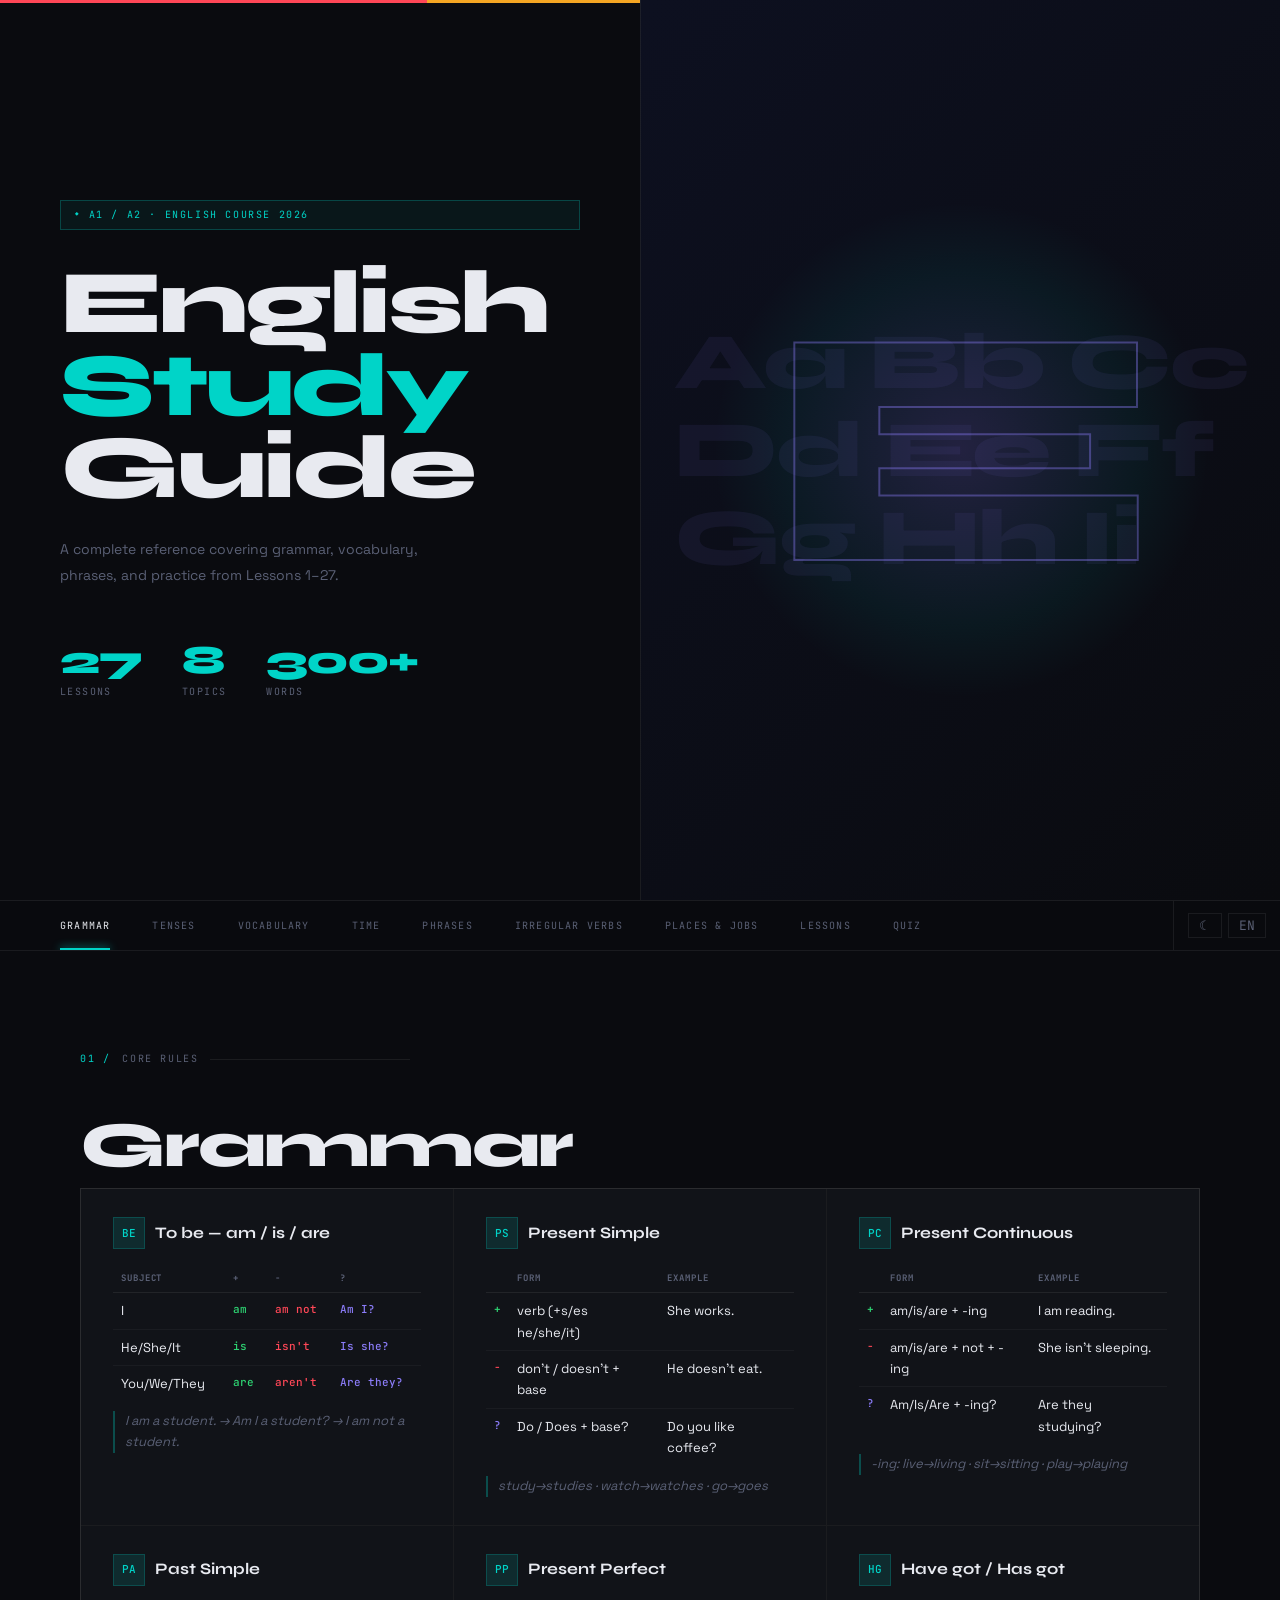
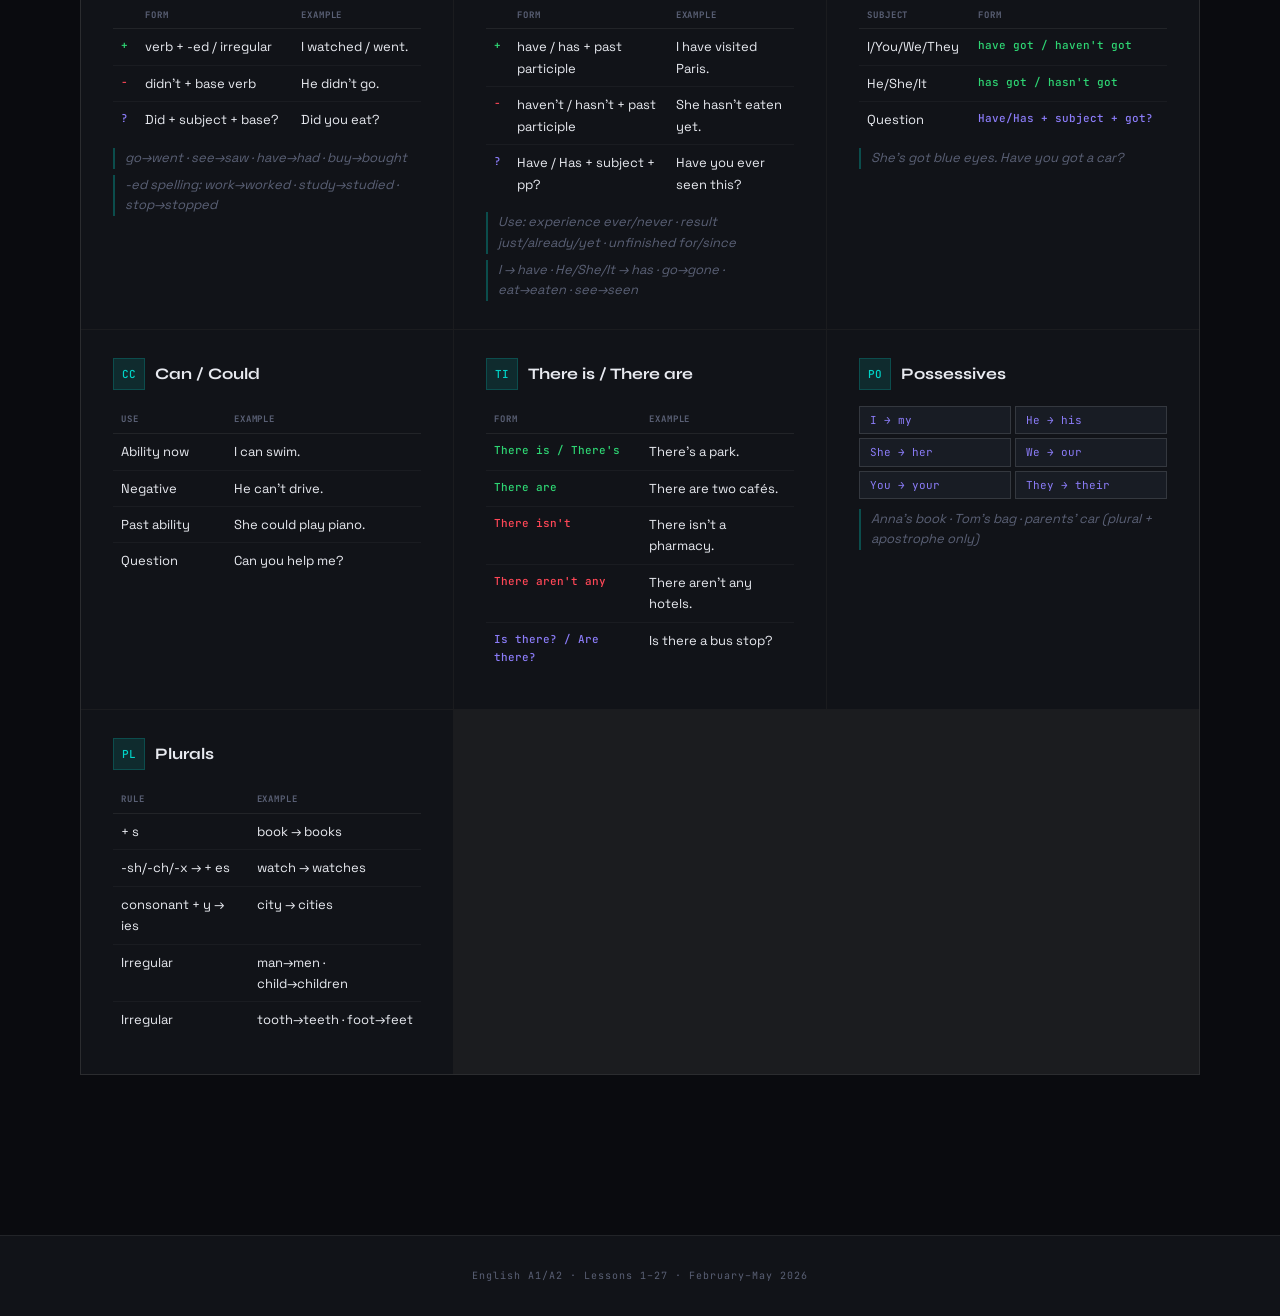
==== commit dfa3303a: "Make header translatable: subtitle, h1, description, meta labels Co-Authored-By: Claude Sonnet 4.6 <" ====
--- a/index.html
+++ b/index.html
@@ -15,21 +15,21 @@
   <div class="flag-strip"></div>
   <div class="header-inner">
     <div class="header-left">
-      <div class="subtitle-tag">A1 / A2 · English Course 2026</div>
-      <h1>English<br><em>Study</em><br>Guide</h1>
-      <p class="header-desc">A complete reference covering grammar, vocabulary, phrases, and practice from Lessons 1–25.</p>
+      <div class="subtitle-tag" data-en="A1 / A2 · English Course 2026" data-am="Ա1 / Ա2 · Անգլերենի դասընթաց 2026">A1 / A2 · English Course 2026</div>
+      <h1><span data-en="English" data-am="Անգլերեն">English</span><br><em data-en="Study" data-am="Ուսումնական">Study</em><br><span data-en="Guide" data-am="Ուղեցույց">Guide</span></h1>
+      <p class="header-desc" data-en="A complete reference covering grammar, vocabulary, phrases, and practice from Lessons 1–27." data-am="Ամբողջական տեղեկատու, որն ընդգրկում է քերականություն, բառապաշար, արտահայտություններ և վարժություններ Դաս 1–27-ից։">A complete reference covering grammar, vocabulary, phrases, and practice from Lessons 1–27.</p>
       <div class="header-meta">
         <div class="meta-item">
-          <span class="meta-num">25</span>
-          <span class="meta-label">Lessons</span>
+          <span class="meta-num">27</span>
+          <span class="meta-label" data-en="Lessons" data-am="Դաս">Lessons</span>
         </div>
         <div class="meta-item">
           <span class="meta-num">8</span>
-          <span class="meta-label">Topics</span>
+          <span class="meta-label" data-en="Topics" data-am="Թեմա">Topics</span>
         </div>
         <div class="meta-item">
           <span class="meta-num">300+</span>
-          <span class="meta-label">Words</span>
+          <span class="meta-label" data-en="Words" data-am="Բառ">Words</span>
         </div>
       </div>
     </div>
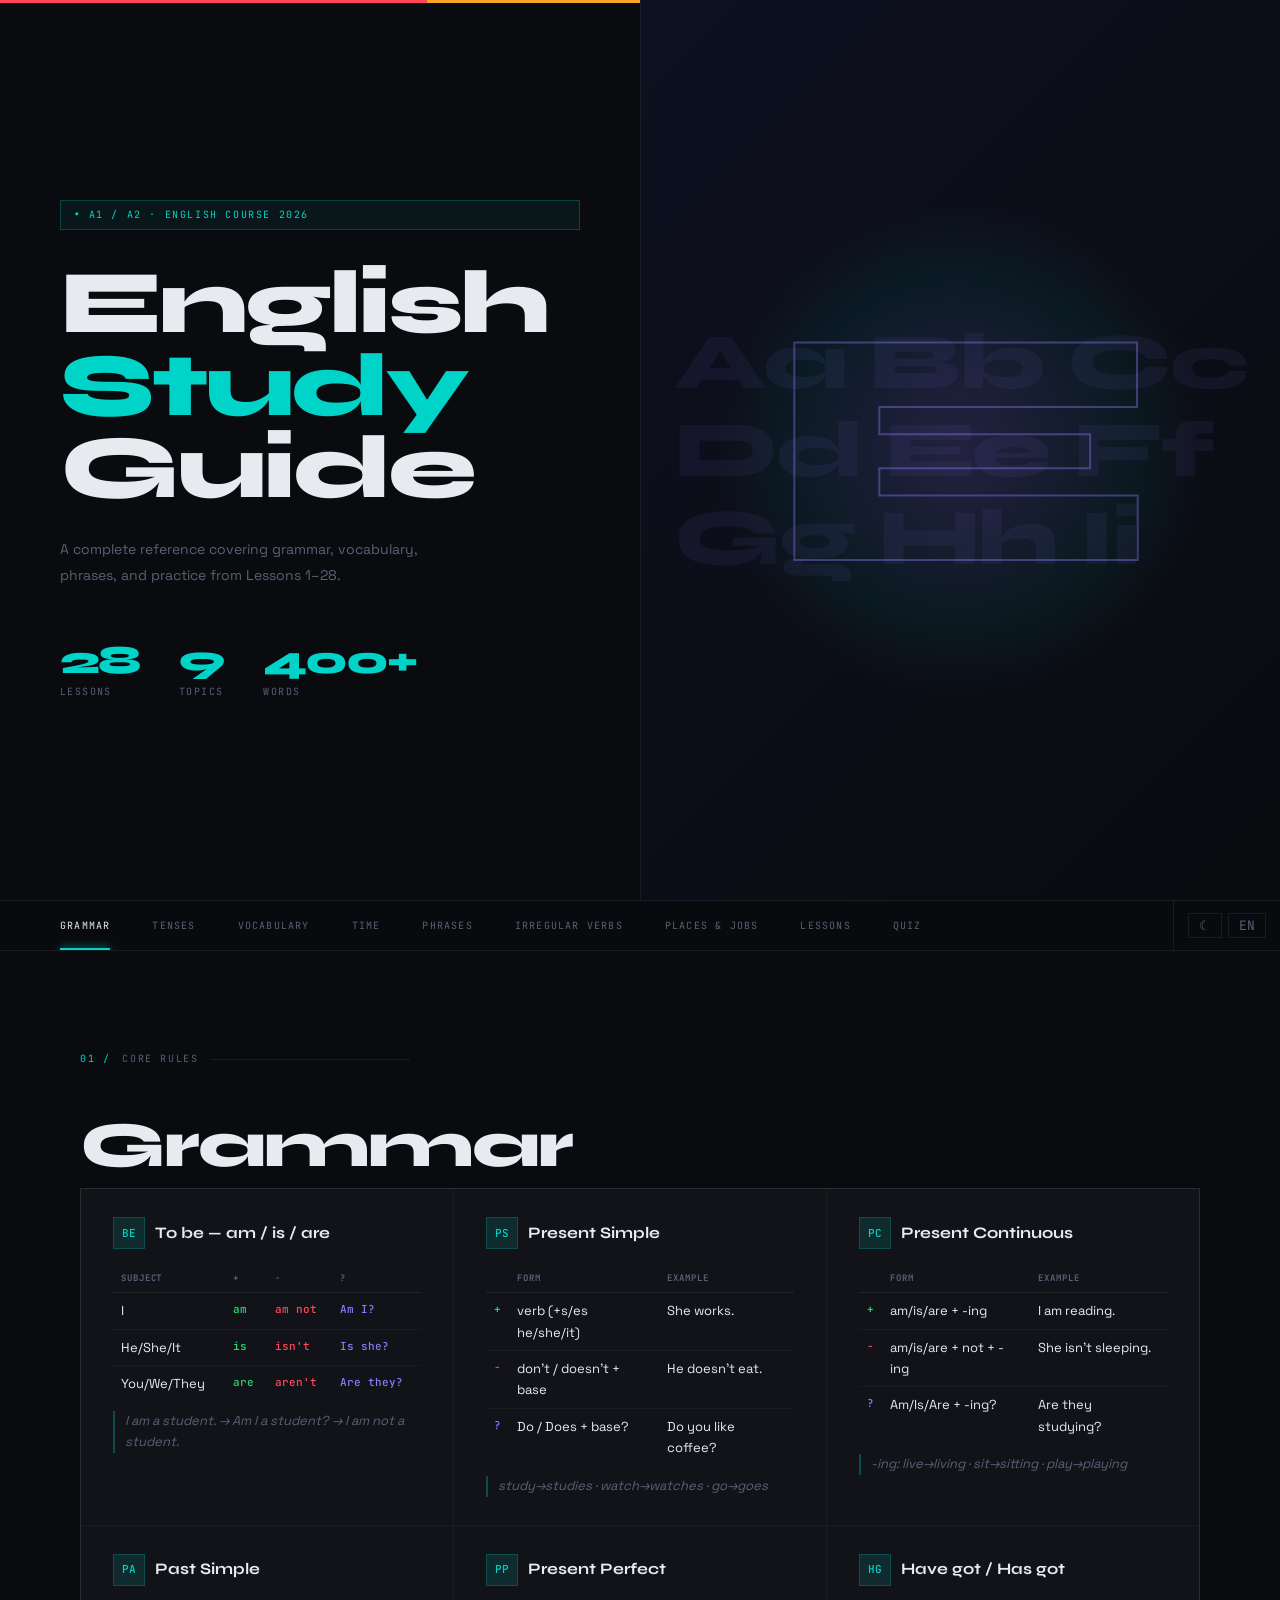
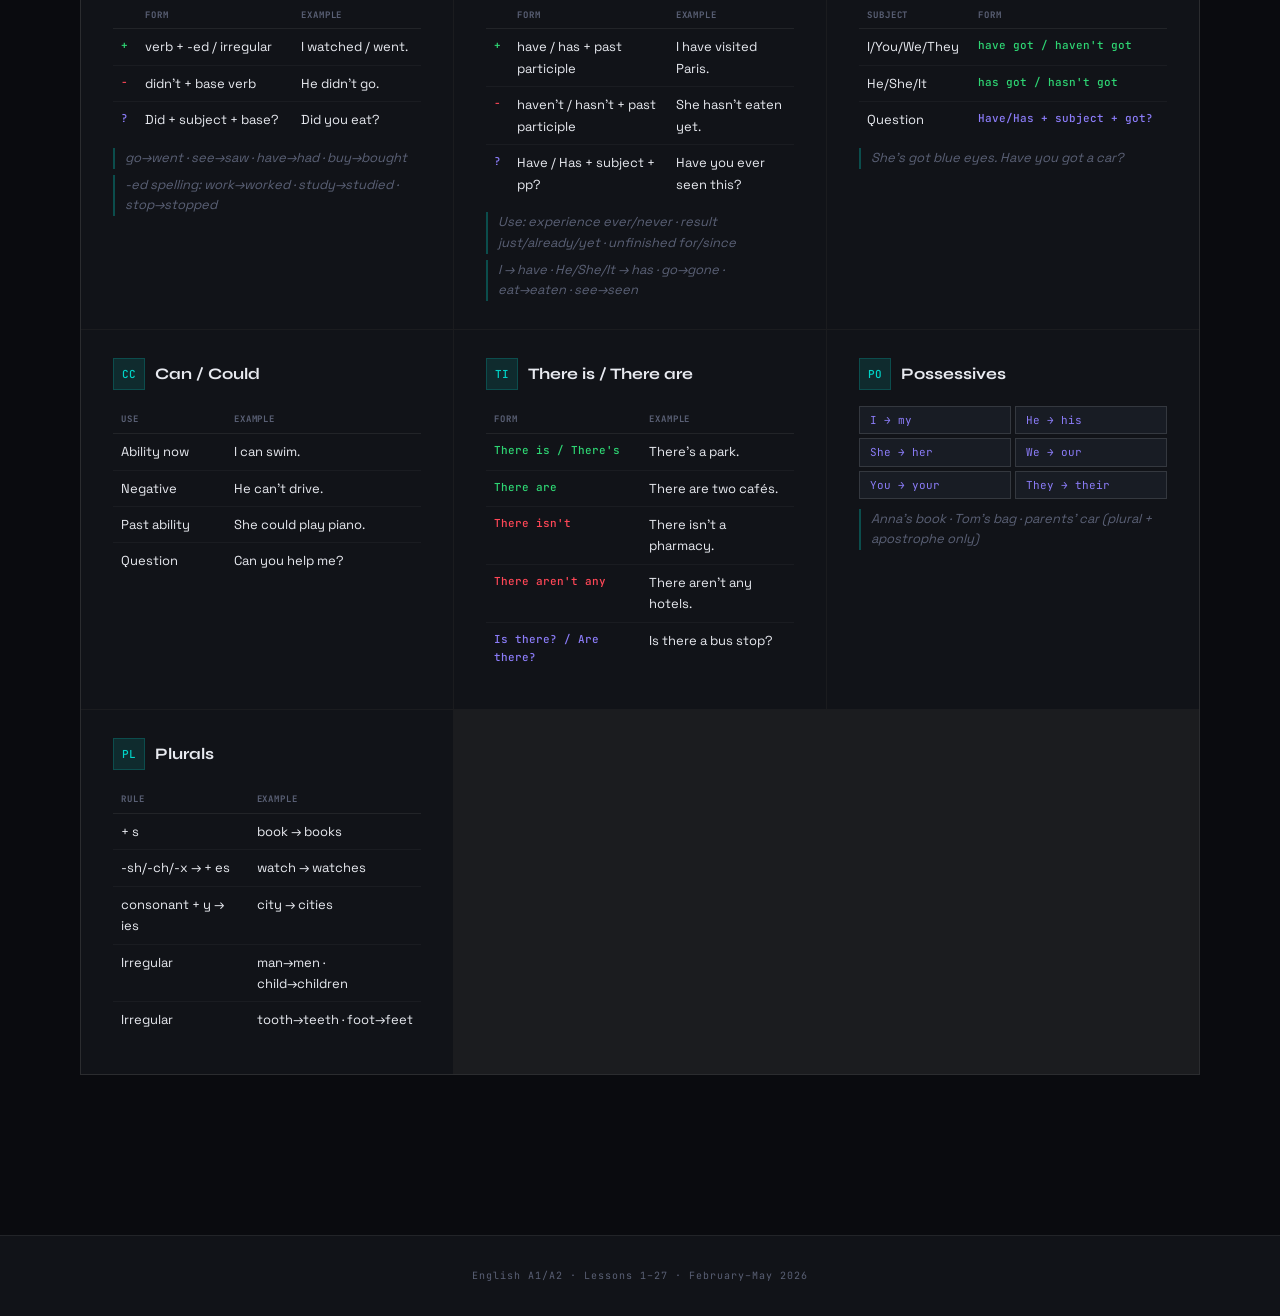
==== commit 82a42bd1: "Add Lesson 28: Present Perfect deep dive, How Much/Many, Uncountable Nouns - Lesson 28 card with 4 t" ====
--- a/index.html
+++ b/index.html
@@ -17,18 +17,18 @@
     <div class="header-left">
       <div class="subtitle-tag" data-en="A1 / A2 · English Course 2026" data-am="Ա1 / Ա2 · Անգլերենի դասընթաց 2026">A1 / A2 · English Course 2026</div>
       <h1><span data-en="English" data-am="Անգլերեն">English</span><br><em data-en="Study" data-am="Ուսումնական">Study</em><br><span data-en="Guide" data-am="Ուղեցույց">Guide</span></h1>
-      <p class="header-desc" data-en="A complete reference covering grammar, vocabulary, phrases, and practice from Lessons 1–27." data-am="Ամբողջական տեղեկատու, որն ընդգրկում է քերականություն, բառապաշար, արտահայտություններ և վարժություններ Դաս 1–27-ից։">A complete reference covering grammar, vocabulary, phrases, and practice from Lessons 1–27.</p>
+      <p class="header-desc" data-en="A complete reference covering grammar, vocabulary, phrases, and practice from Lessons 1–28." data-am="Ամբողջական տեղեկատու, որն ընդգրկում է քերականություն, բառապաշար, արտահայտություններ և վարժություններ Դաս 1–28-ից։">A complete reference covering grammar, vocabulary, phrases, and practice from Lessons 1–28.</p>
       <div class="header-meta">
         <div class="meta-item">
-          <span class="meta-num">27</span>
+          <span class="meta-num">28</span>
           <span class="meta-label" data-en="Lessons" data-am="Դաս">Lessons</span>
         </div>
         <div class="meta-item">
-          <span class="meta-num">8</span>
+          <span class="meta-num">9</span>
           <span class="meta-label" data-en="Topics" data-am="Թեմա">Topics</span>
         </div>
         <div class="meta-item">
-          <span class="meta-num">300+</span>
+          <span class="meta-num">400+</span>
           <span class="meta-label" data-en="Words" data-am="Բառ">Words</span>
         </div>
       </div>
@@ -279,6 +279,7 @@
     <button class="vtab" onclick="showVocab('person',this)">Personality</button>
     <button class="vtab" onclick="showVocab('prepositions',this)">Prepositions</button>
     <button class="vtab" onclick="showVocab('general',this)">General</button>
+    <button class="vtab" onclick="showVocab('uncountable',this)">Uncountable</button>
   </div>
 
   <div id="activities" class="vocab-section active">
@@ -301,6 +302,9 @@
   </div>
   <div id="general" class="vocab-section">
     <div class="vocab-grid" id="gen-grid"></div>
+  </div>
+  <div id="uncountable" class="vocab-section">
+    <div class="vocab-grid" id="unc-grid"></div>
   </div>
 </div>
 
@@ -395,7 +399,7 @@
     <input class="irr-search" type="text" placeholder="Search verb…" oninput="searchIrr(this.value)" id="irr-search" aria-label="Search irregular verbs">
   </div>
   <div class="irr-count" id="irr-count"></div>
-  <div style="border:1px solid var(--border);overflow:hidden;">
+  <div class="irr-table-wrap">
     <table class="irr-table">
       <thead>
         <tr>
@@ -1857,6 +1861,276 @@
     </div>
   </div>
 
+  <!-- ══════════════════════════════════════════════════ -->
+  <div class="lesson-card live">
+    <div class="lesson-head">
+      <div class="lesson-num">Live Lesson <em>28</em></div>
+      <div style="display:flex;gap:10px;align-items:center;flex-wrap:wrap;">
+        <span class="lesson-tag live-tag">Live</span>
+        <span class="lesson-date">19 · 05 · 2026</span>
+      </div>
+    </div>
+
+    <div class="lesson-body">
+
+      <div class="topic-pill-row">
+        <span class="topic-pill">Present Perfect — Deep Dive</span>
+        <span class="topic-pill">How Much / How Many</span>
+        <span class="topic-pill">Much / Many / A lot of</span>
+        <span class="topic-pill">Uncountable Nouns</span>
+      </div>
+
+      <!-- ── Present Perfect — Deep Dive ── -->
+      <div class="topic-block">
+        <div class="topic-title">
+          Present Perfect — When to Use
+          <span class="topic-arm">— Ներկա վաղակատար</span>
+        </div>
+        <div class="topic-formula">Subject + have / has + Verb 3 (past participle)</div>
+
+        <div style="display:grid;gap:10px;margin:16px 0;">
+
+          <div class="mini-block">
+            <div class="mini-block-title">1 · Experience <span style="font-weight:400;color:var(--muted);">— փորձ (ever / never)</span></div>
+            <p class="example">
+              I have <strong>been</strong> to Paris. &nbsp;·&nbsp;
+              She has <strong>never</strong> tried sushi. &nbsp;·&nbsp;
+              Have you <strong>ever</strong> seen snow?
+            </p>
+          </div>
+
+          <div class="mini-block">
+            <div class="mini-block-title">2 · Result Now <span style="font-weight:400;color:var(--muted);">— արդյունք հիմա (just / already / yet)</span></div>
+            <p class="example">
+              He has <strong>lost</strong> his key. <em style="color:var(--muted);font-size:11px;">(= he doesn't have it now)</em> &nbsp;·&nbsp;
+              They have <strong>broken</strong> the window. &nbsp;·&nbsp;
+              She has <strong>just</strong> arrived. &nbsp;·&nbsp;
+              We haven't eaten <strong>yet</strong>.
+            </p>
+          </div>
+
+          <div class="mini-block">
+            <div class="mini-block-title">3 · Unfinished Time / Life Until Now <span style="font-weight:400;color:var(--muted);">— անավարտ ժամանակ</span></div>
+            <p class="example">
+              I have <strong>read</strong> three books this week. &nbsp;·&nbsp;
+              We have <strong>visited</strong> him many times. &nbsp;·&nbsp;
+              She has <strong>already</strong> left.
+            </p>
+          </div>
+
+          <div class="mini-block">
+            <div class="mini-block-title">4 · Duration — for / since <span style="font-weight:400;color:var(--muted);">— for = period · since = point in time</span></div>
+            <p class="example">
+              I have <strong>lived</strong> here <strong>for</strong> five years. &nbsp;·&nbsp;
+              She has <strong>studied</strong> English <strong>since</strong> 2020. &nbsp;·&nbsp;
+              I have not seen him <strong>since</strong> last week.
+            </p>
+          </div>
+
+        </div>
+
+        <!-- Signal words -->
+        <div class="mini-block">
+          <div class="mini-block-title">Signal Words</div>
+          <div class="chips">
+            <span class="chip">ever <span style="color:var(--muted);font-size:10px;">— երբևէ</span></span>
+            <span class="chip">never <span style="color:var(--muted);font-size:10px;">— երբեք</span></span>
+            <span class="chip">just <span style="color:var(--muted);font-size:10px;">— հենց նոր</span></span>
+            <span class="chip">already <span style="color:var(--muted);font-size:10px;">— արդեն</span></span>
+            <span class="chip">yet <span style="color:var(--muted);font-size:10px;">— դեռ (neg/q)</span></span>
+            <span class="chip">for <span style="color:var(--muted);font-size:10px;">— period of time</span></span>
+            <span class="chip">since <span style="color:var(--muted);font-size:10px;">— սկսած (point in time)</span></span>
+            <span class="chip">recently / lately <span style="color:var(--muted);font-size:10px;">— վերջերս</span></span>
+          </div>
+        </div>
+
+        <!-- have / has table -->
+        <table class="mini" style="margin-top:16px;">
+          <tr><th>Subject</th><th>Auxiliary</th><th>Example</th></tr>
+          <tr><td>I / You / We / They</td><td class="pos">have</td><td>I <strong>have</strong> done my homework.</td></tr>
+          <tr><td>He / She / It</td><td class="pos">has</td><td>She <strong>has</strong> finished the task.</td></tr>
+        </table>
+
+        <!-- PP vs PS comparison -->
+        <div class="mini-block" style="margin-top:16px;">
+          <div class="mini-block-title">Present Perfect vs Past Simple</div>
+          <table class="mini">
+            <tr><th>Present Perfect</th><th>Past Simple</th></tr>
+            <tr>
+              <td>Time not finished or not important</td>
+              <td>Finished past — specific time marker</td>
+            </tr>
+            <tr>
+              <td>I have done my homework.</td>
+              <td>I did my homework <em>yesterday</em>.</td>
+            </tr>
+            <tr>
+              <td>She has visited Paris.</td>
+              <td>She visited Paris <em>in 2019</em>.</td>
+            </tr>
+            <tr>
+              <td>Have you seen this film?</td>
+              <td>Did you see this film <em>last night</em>?</td>
+            </tr>
+          </table>
+        </div>
+      </div>
+
+      <!-- ── How Much / How Many ── -->
+      <div class="topic-block">
+        <div class="topic-title">
+          How Much? / How Many?
+          <span class="topic-arm">— Ո՞րքան / Քա՞նի</span>
+        </div>
+
+        <table class="mini">
+          <tr><th></th><th>How much…?</th><th>How many…?</th></tr>
+          <tr><td>Used with</td><td>Uncountable nouns &amp; price</td><td>Plural countable nouns</td></tr>
+          <tr><td>Structure</td><td>How much + noun + aux + subj + verb?</td><td>How many + plural noun + aux + subj + verb?</td></tr>
+        </table>
+
+        <div style="display:grid;grid-template-columns:1fr 1fr;gap:12px;margin-top:14px;">
+          <div>
+            <div class="conj-label pos-label">How much…</div>
+            <p class="example" style="font-size:12px;">
+              How much <strong>milk</strong> do you want?<br>
+              How much <strong>sugar</strong> is there?<br>
+              How much <strong>time</strong> do we have?<br>
+              How much <strong>money</strong> have you got?<br>
+              How much is this <strong>dress</strong>? <em style="color:var(--muted);">(price)</em>
+            </p>
+          </div>
+          <div>
+            <div class="conj-label q-label">How many…</div>
+            <p class="example" style="font-size:12px;">
+              How many <strong>books</strong> have you got?<br>
+              How many <strong>students</strong> are there?<br>
+              How many <strong>days</strong> are in a year?<br>
+              How many <strong>apples</strong> do you want?<br>
+              How many <strong>lessons</strong> do you have today?
+            </p>
+          </div>
+        </div>
+      </div>
+
+      <!-- ── Much / Many / A lot of ── -->
+      <div class="topic-block">
+        <div class="topic-title">
+          Much / Many / A lot of
+        </div>
+        <p style="font-size:13px;color:var(--muted);margin-bottom:14px;line-height:1.7;">
+          All mean <strong style="color:var(--text);">a large quantity</strong>.
+        </p>
+
+        <table class="mini">
+          <tr><th>Word</th><th>Used with</th><th>Sentence type</th><th>Example</th></tr>
+          <tr>
+            <td class="pos" style="font-family:var(--mono);font-size:11px;">much</td>
+            <td>Uncountable nouns</td>
+            <td>Questions &amp; negatives</td>
+            <td>I don't drink <strong>much</strong> coffee. &nbsp;·&nbsp; Is there <strong>much</strong> sugar?</td>
+          </tr>
+          <tr>
+            <td class="q" style="font-family:var(--mono);font-size:11px;">many</td>
+            <td>Plural countable nouns</td>
+            <td>Questions &amp; negatives (formal in +)</td>
+            <td>Are there <strong>many</strong> shops? &nbsp;·&nbsp; She hasn't got <strong>many</strong> friends.</td>
+          </tr>
+          <tr>
+            <td style="font-family:var(--mono);font-size:11px;color:var(--amber);font-weight:500;">a lot of / lots of</td>
+            <td>Both (countable &amp; uncountable)</td>
+            <td>All sentences (very common in speech)</td>
+            <td>I drink <strong>a lot of</strong> water. &nbsp;·&nbsp; She has <strong>lots of</strong> friends.</td>
+          </tr>
+        </table>
+
+        <div class="mini-block" style="margin-top:12px;">
+          <div class="mini-block-title">Spoken English Tip</div>
+          <p class="example">
+            Formal: <span style="color:var(--muted);">Many people like music.</span><br>
+            Natural: <strong>A lot of</strong> people like music. &nbsp;← prefer this in speech
+          </p>
+        </div>
+      </div>
+
+      <!-- ── Uncountable Nouns ── -->
+      <div class="topic-block">
+        <div class="topic-title">
+          Most Common Uncountable Nouns
+          <span class="topic-arm">— Անհաշվելի գոյականներ</span>
+        </div>
+
+        <div style="display:grid;grid-template-columns:repeat(auto-fit,minmax(190px,1fr));gap:12px;margin-bottom:18px;">
+
+          <div class="mini-block">
+            <div class="mini-block-title">Food &amp; Drink</div>
+            <div class="chips" style="gap:4px;">
+              <span class="chip">water</span><span class="chip">milk</span><span class="chip">coffee</span>
+              <span class="chip">tea</span><span class="chip">juice</span><span class="chip">rice</span>
+              <span class="chip">bread</span><span class="chip">butter</span><span class="chip">cheese</span>
+              <span class="chip">meat</span><span class="chip">pasta</span><span class="chip">salt</span>
+              <span class="chip">sugar</span><span class="chip">flour</span><span class="chip">oil</span>
+              <span class="chip">soup</span><span class="chip">food</span>
+            </div>
+          </div>
+
+          <div class="mini-block">
+            <div class="mini-block-title">Time &amp; Abstract</div>
+            <div class="chips" style="gap:4px;">
+              <span class="chip">time</span><span class="chip">money</span><span class="chip">information</span>
+              <span class="chip">advice</span><span class="chip">news</span><span class="chip">homework</span>
+              <span class="chip">work</span><span class="chip">help</span><span class="chip">luck</span>
+              <span class="chip">fun</span><span class="chip">weather</span><span class="chip">traffic</span>
+              <span class="chip">knowledge</span><span class="chip">experience</span><span class="chip">progress</span>
+            </div>
+          </div>
+
+          <div class="mini-block">
+            <div class="mini-block-title">Household &amp; Materials</div>
+            <div class="chips" style="gap:4px;">
+              <span class="chip">furniture</span><span class="chip">equipment</span><span class="chip">luggage</span>
+              <span class="chip">baggage</span><span class="chip">clothing</span><span class="chip">rubbish</span>
+              <span class="chip">paper</span><span class="chip">wood</span><span class="chip">glass</span>
+              <span class="chip">plastic</span><span class="chip">gold</span><span class="chip">silver</span>
+            </div>
+          </div>
+
+        </div>
+
+        <!-- Common mistakes -->
+        <div class="mini-block">
+          <div class="mini-block-title">Common Mistakes — These are WRONG</div>
+          <table class="mini">
+            <tr><th>✗ Wrong</th><th>✓ Correct</th></tr>
+            <tr><td style="color:var(--red);">informations</td><td>some <strong>information</strong></td></tr>
+            <tr><td style="color:var(--red);">advices</td><td>a piece of <strong>advice</strong></td></tr>
+            <tr><td style="color:var(--red);">homeworks</td><td>a bit of <strong>homework</strong></td></tr>
+            <tr><td style="color:var(--red);">furnitures</td><td>a piece of <strong>furniture</strong></td></tr>
+          </table>
+        </div>
+
+        <!-- Container phrases -->
+        <div class="mini-block" style="margin-top:12px;">
+          <div class="mini-block-title">Containers &amp; Measures</div>
+          <div class="chips">
+            <span class="chip">a piece of… <span style="color:var(--muted);font-size:10px;">— advice, furniture</span></span>
+            <span class="chip">a bottle of… <span style="color:var(--muted);font-size:10px;">— water, juice</span></span>
+            <span class="chip">a cup of… <span style="color:var(--muted);font-size:10px;">— coffee, tea</span></span>
+            <span class="chip">a kilo of… <span style="color:var(--muted);font-size:10px;">— rice, flour</span></span>
+            <span class="chip">a bit of… <span style="color:var(--muted);font-size:10px;">— homework, help</span></span>
+          </div>
+          <p class="example" style="margin-top:10px;">
+            a <strong>piece</strong> of advice &nbsp;·&nbsp;
+            a <strong>bottle</strong> of water &nbsp;·&nbsp;
+            a <strong>cup</strong> of coffee &nbsp;·&nbsp;
+            a <strong>kilo</strong> of rice
+          </p>
+        </div>
+      </div>
+
+    </div>
+  </div>
+
 </div>
 
 <!-- ═══ QUIZ ═══ -->
@@ -1864,19 +2138,51 @@
   <div class="section-kicker"><span>09 /</span> Test Yourself</div>
   <h2 class="section-title" data-en="Quiz" data-am="Թեստ">Quiz</h2>
 
-  <div class="quiz-wrap">
-    <div class="quiz-header">
-      <h3 id="quiz-title">Grammar Quiz</h3>
-      <div class="quiz-score">Score: <span id="score">0</span> / <span id="total">0</span></div>
-    </div>
-    <div class="quiz-body">
-      <div class="quiz-q" id="quiz-q">Loading…</div>
-      <div class="quiz-hint" id="quiz-hint"></div>
-      <div class="quiz-options" id="quiz-opts"></div>
-      <div class="quiz-feedback" id="quiz-fb"></div>
-      <button class="quiz-next" id="quiz-next" onclick="nextQ()">Next question →</button>
-      <div class="quiz-progress"><div class="quiz-progress-bar" id="quiz-prog"></div></div>
-    </div>
+  <div class="qmode-tabs">
+    <button class="qmode-tab active" onclick="showQuizView('practice', this)">▶ Practice</button>
+    <button class="qmode-tab" onclick="showQuizView('list', this)">≡ Question List</button>
+  </div>
+
+  <div id="quiz-practice" class="quiz-view">
+    <div id="quiz-active">
+      <div class="quiz-wrap">
+        <div class="quiz-header">
+          <h3 id="quiz-title">Grammar Quiz</h3>
+          <div class="quiz-score"><span id="quiz-mode-label">Score:</span> <span id="score">0</span> / <span id="total">0</span></div>
+        </div>
+        <div class="quiz-body">
+          <div class="quiz-q" id="quiz-q">Loading…</div>
+          <div class="quiz-hint" id="quiz-hint"></div>
+          <div class="quiz-options" id="quiz-opts"></div>
+          <div class="quiz-feedback" id="quiz-fb"></div>
+          <button class="quiz-next" id="quiz-next" onclick="nextQ()">Next question →</button>
+          <div class="quiz-progress"><div class="quiz-progress-bar" id="quiz-prog"></div></div>
+        </div>
+      </div>
+    </div>
+    <div id="quiz-complete" style="display:none;">
+      <div class="quiz-wrap">
+        <div class="quiz-header">
+          <h3 id="qc-title">Quiz Complete</h3>
+        </div>
+        <div class="qc-body">
+          <div class="qc-score-num" id="qc-score-num"></div>
+          <div class="qc-msg" id="qc-msg"></div>
+          <div class="qc-actions">
+            <button class="quiz-next" onclick="retryActiveQuiz()">↺ Retry</button>
+            <button class="quiz-next" onclick="backToList()">≡ Back to list</button>
+          </div>
+        </div>
+      </div>
+    </div>
+  </div>
+
+  <div id="quiz-list" class="quiz-view" style="display:none;">
+    <div class="qlist-toolbar">
+      <span id="qlist-stats" class="qlist-stats"></span>
+      <button class="qlist-reset" onclick="resetQuizHistory()">Clear history</button>
+    </div>
+    <div id="qlist-panel"></div>
   </div>
 </div>
 
--- a/style.css
+++ b/style.css
@@ -666,6 +666,16 @@
 .tag-general   { background: var(--amber-dim); color: var(--amber); border: 1px solid rgba(245,166,35,0.2); }
 
 /* ─── IRREGULAR VERBS ─── */
+.irr-table-wrap {
+  border: 1px solid var(--border);
+  overflow: hidden;
+}
+
+@media (max-width: 768px) {
+  .irr-table-wrap { overflow-x: auto; -webkit-overflow-scrolling: touch; }
+  .irr-table { min-width: 540px; }
+}
+
 .irr-table {
   width: 100%;
   border-collapse: collapse;
@@ -754,6 +764,137 @@
 }
 .irr-table th:hover .sort-arrow { opacity: 0.7; }
 .irr-table th.sorted .sort-arrow { opacity: 1; color: var(--cyan); }
+
+/* ─── QUIZ MODE TABS ─── */
+.qmode-tabs {
+  display: flex;
+  border: 1px solid var(--border);
+  margin-bottom: 24px;
+  overflow-x: auto;
+}
+.qmode-tab {
+  background: none;
+  border: none;
+  border-right: 1px solid var(--border);
+  font-family: var(--mono);
+  font-size: 10px;
+  text-transform: uppercase;
+  letter-spacing: .12em;
+  padding: 13px 24px;
+  cursor: pointer;
+  color: var(--muted);
+  white-space: nowrap;
+  transition: all .2s;
+}
+.qmode-tab:last-child { border-right: none; }
+.qmode-tab.active, .qmode-tab:hover { background: var(--cyan-dim); color: var(--cyan); }
+
+/* ─── QUIZ LIST VIEW ─── */
+.qlist-toolbar {
+  display: flex;
+  align-items: center;
+  justify-content: space-between;
+  margin-bottom: 20px;
+  flex-wrap: wrap;
+  gap: 10px;
+}
+.qlist-stats {
+  font-family: var(--mono);
+  font-size: 11px;
+  color: var(--muted);
+}
+.qlist-reset {
+  background: none;
+  border: 1px solid var(--border2);
+  font-family: var(--mono);
+  font-size: 10px;
+  text-transform: uppercase;
+  letter-spacing: .1em;
+  color: var(--muted);
+  padding: 6px 14px;
+  cursor: pointer;
+  transition: all .15s;
+}
+.qlist-reset:hover { color: var(--red); border-color: rgba(255,71,87,0.4); background: rgba(255,71,87,0.06); }
+
+/* ─── QUIZ SET LIST ─── */
+.qset-item {
+  display: flex;
+  align-items: center;
+  gap: 16px;
+  padding: 18px 20px;
+  background: var(--surface);
+  border: 1px solid var(--border);
+  border-top: none;
+  border-left: 3px solid transparent;
+  cursor: pointer;
+  transition: background .15s;
+}
+.qset-item:first-child { border-top: 1px solid var(--border); }
+.qset-item:hover { background: var(--surface2); }
+.qset-item.ok  { border-left-color: var(--green); }
+.qset-item.mid { border-left-color: var(--amber); }
+.qset-item.err { border-left-color: var(--red); }
+.qset-num {
+  font-family: var(--serif);
+  font-size: 17px;
+  font-weight: 700;
+  color: var(--text);
+  min-width: 70px;
+  flex-shrink: 0;
+}
+.qset-range {
+  font-family: var(--mono);
+  font-size: 11px;
+  color: var(--muted);
+  flex: 1;
+}
+.qset-score {
+  font-family: var(--mono);
+  font-size: 13px;
+  font-weight: 500;
+  color: var(--dim);
+  min-width: 50px;
+  text-align: right;
+}
+.qset-score.ok  { color: var(--green); }
+.qset-score.mid { color: var(--amber); }
+.qset-score.err { color: var(--red); }
+.qset-arrow {
+  font-size: 11px;
+  color: var(--muted);
+  flex-shrink: 0;
+}
+
+/* ─── QUIZ COMPLETE SCREEN ─── */
+.qc-body {
+  padding: 48px 32px;
+  background: var(--surface);
+  text-align: center;
+}
+.qc-score-num {
+  font-family: var(--serif);
+  font-size: 72px;
+  font-weight: 800;
+  color: var(--cyan);
+  line-height: 1;
+  letter-spacing: -3px;
+  margin-bottom: 12px;
+}
+.qc-msg {
+  font-family: var(--mono);
+  font-size: 12px;
+  text-transform: uppercase;
+  letter-spacing: .18em;
+  color: var(--muted);
+  margin-bottom: 32px;
+}
+.qc-actions { display: flex; gap: 10px; justify-content: center; flex-wrap: wrap; }
+
+@media (max-width: 768px) {
+  .qc-body { padding: 32px 20px; }
+  .qc-score-num { font-size: 56px; }
+}
 
 /* ─── QUIZ ─── */
 .quiz-wrap {
@@ -1356,11 +1497,6 @@
 
   .irr-filter-row { flex-wrap: wrap; }
   .irr-search { width: 100%; margin-left: 0; }
-  .irr-table .col-ex { display: none; }
-  .irr-table td, .irr-table th { padding: 8px 10px; }
-  .irr-table .col-base,
-  .irr-table .col-past,
-  .irr-table .col-pp  { font-size: 13px; }
 
   .phrase-item { grid-template-columns: 1fr; gap: 6px; }
 
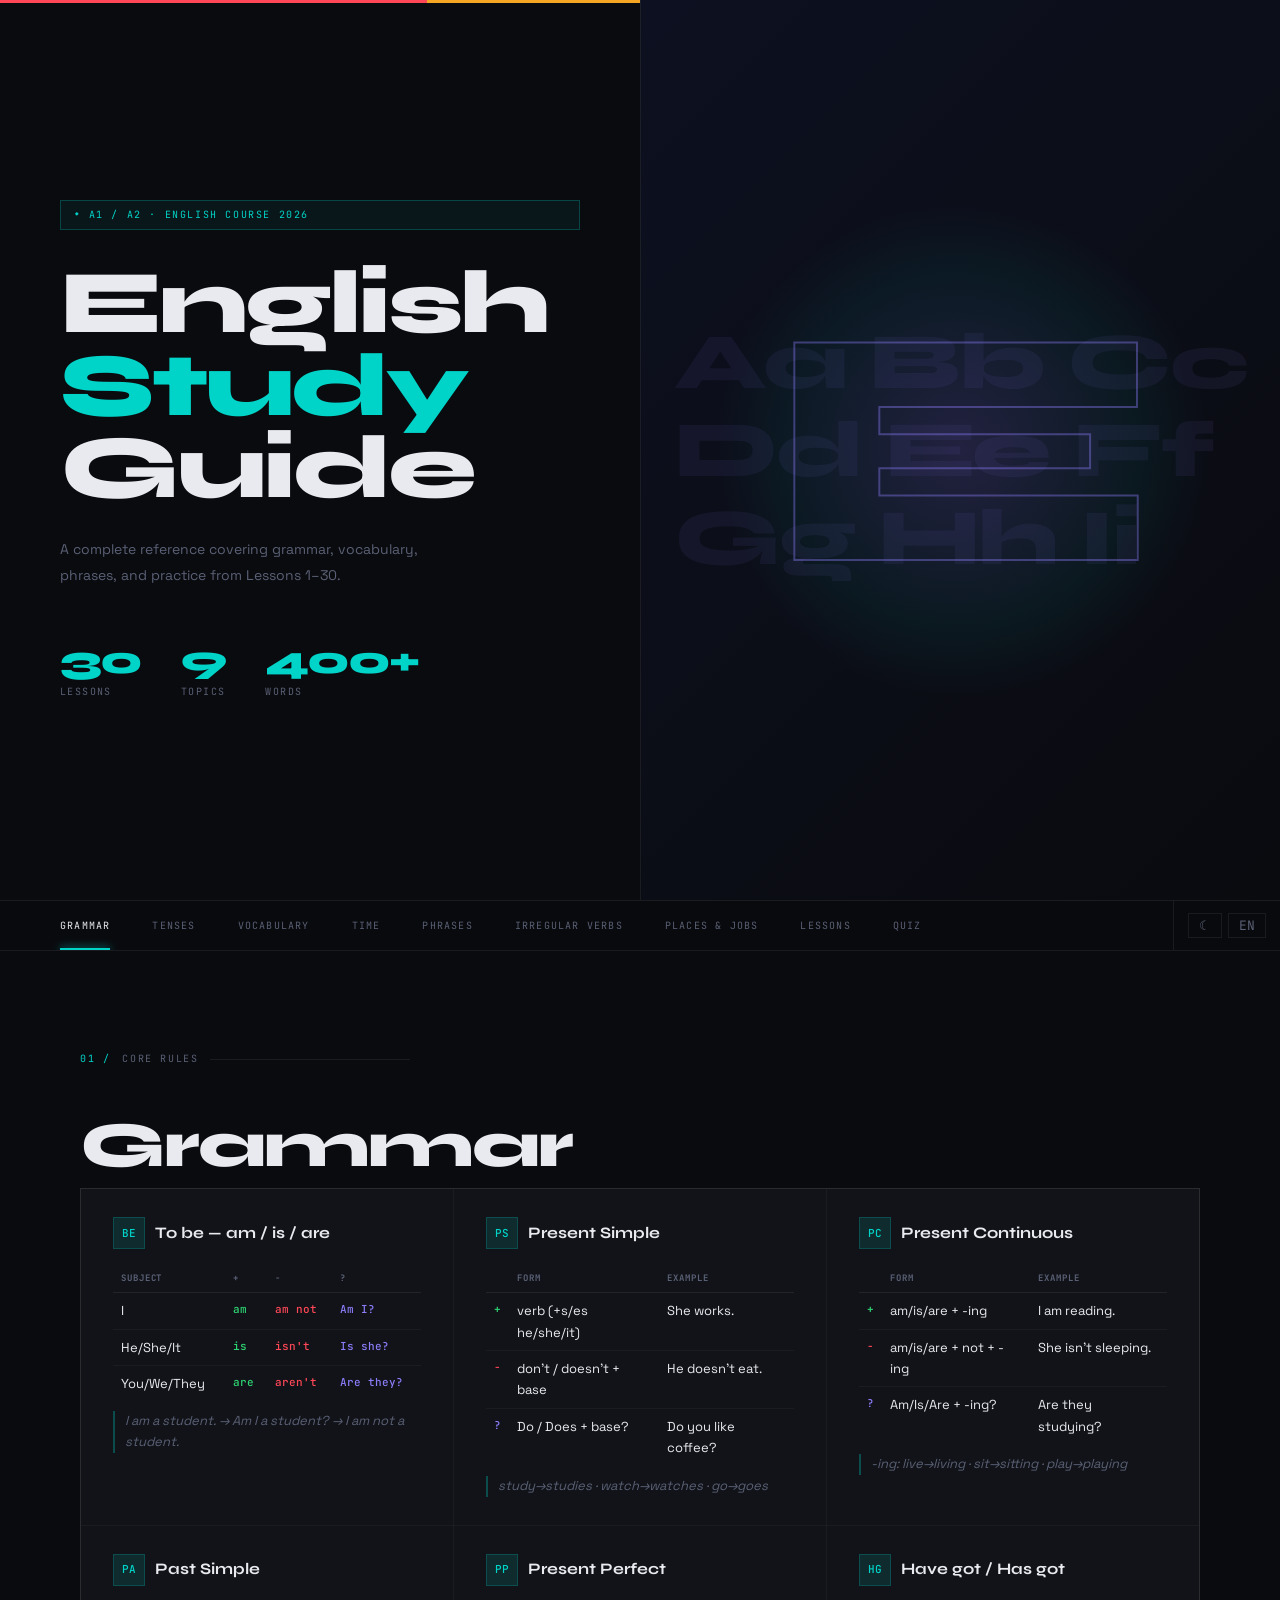
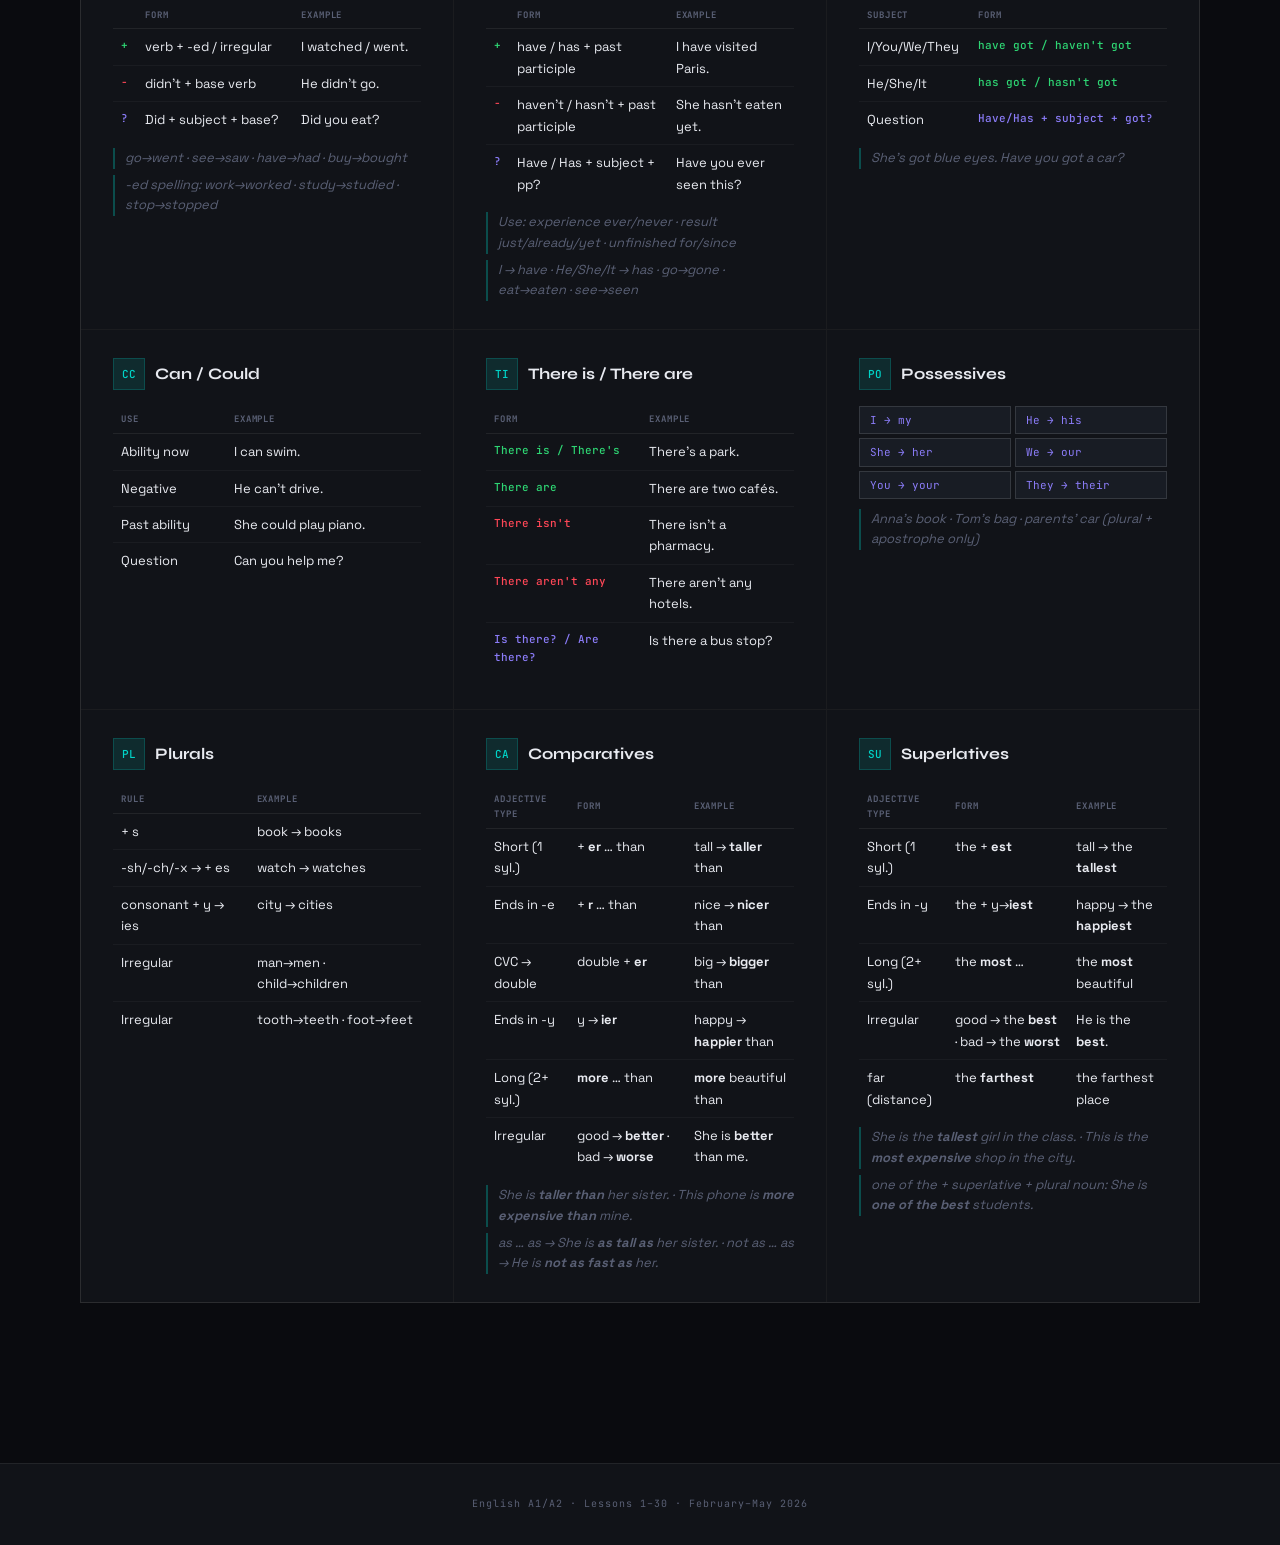
==== commit b312ea99: "Add Lesson 30: Comparatives/Superlatives, Food & Drink vocabulary, lesson pagination - Lesson 30 car" ====
--- a/index.html
+++ b/index.html
@@ -17,10 +17,10 @@
     <div class="header-left">
       <div class="subtitle-tag" data-en="A1 / A2 · English Course 2026" data-am="Ա1 / Ա2 · Անգլերենի դասընթաց 2026">A1 / A2 · English Course 2026</div>
       <h1><span data-en="English" data-am="Անգլերեն">English</span><br><em data-en="Study" data-am="Ուսումնական">Study</em><br><span data-en="Guide" data-am="Ուղեցույց">Guide</span></h1>
-      <p class="header-desc" data-en="A complete reference covering grammar, vocabulary, phrases, and practice from Lessons 1–28." data-am="Ամբողջական տեղեկատու, որն ընդգրկում է քերականություն, բառապաշար, արտահայտություններ և վարժություններ Դաս 1–28-ից։">A complete reference covering grammar, vocabulary, phrases, and practice from Lessons 1–28.</p>
+      <p class="header-desc" data-en="A complete reference covering grammar, vocabulary, phrases, and practice from Lessons 1–30." data-am="Ամբողջական տեղեկատու, որն ընդգրկում է քերականություն, բառապաշար, արտահայտություններ և վարժություններ Դաս 1–30-ից։">A complete reference covering grammar, vocabulary, phrases, and practice from Lessons 1–30.</p>
       <div class="header-meta">
         <div class="meta-item">
-          <span class="meta-num">28</span>
+          <span class="meta-num">30</span>
           <span class="meta-label" data-en="Lessons" data-am="Դաս">Lessons</span>
         </div>
         <div class="meta-item">
@@ -178,6 +178,35 @@
         <tr><td>Irregular</td><td>man→men · child→children</td></tr>
         <tr><td>Irregular</td><td>tooth→teeth · foot→feet</td></tr>
       </table>
+    </div>
+
+    <div class="grammar-card">
+      <h3 data-icon="CA">Comparatives</h3>
+      <table class="mini">
+        <tr><th>Adjective type</th><th>Form</th><th>Example</th></tr>
+        <tr><td>Short (1 syl.)</td><td>+ <strong>er</strong> … than</td><td>tall → <strong>taller</strong> than</td></tr>
+        <tr><td>Ends in -e</td><td>+ <strong>r</strong> … than</td><td>nice → <strong>nicer</strong> than</td></tr>
+        <tr><td>CVC → double</td><td>double + <strong>er</strong></td><td>big → <strong>bigger</strong> than</td></tr>
+        <tr><td>Ends in -y</td><td>y → <strong>ier</strong></td><td>happy → <strong>happier</strong> than</td></tr>
+        <tr><td>Long (2+ syl.)</td><td><strong>more</strong> … than</td><td><strong>more</strong> beautiful than</td></tr>
+        <tr><td>Irregular</td><td>good → <strong>better</strong> · bad → <strong>worse</strong></td><td>She is <strong>better</strong> than me.</td></tr>
+      </table>
+      <p class="example">She is <strong>taller than</strong> her sister. · This phone is <strong>more expensive than</strong> mine.</p>
+      <p class="example" style="margin-top:6px;">as … as → She is <strong>as tall as</strong> her sister. · not as … as → He is <strong>not as fast as</strong> her.</p>
+    </div>
+
+    <div class="grammar-card">
+      <h3 data-icon="SU">Superlatives</h3>
+      <table class="mini">
+        <tr><th>Adjective type</th><th>Form</th><th>Example</th></tr>
+        <tr><td>Short (1 syl.)</td><td>the + <strong>est</strong></td><td>tall → the <strong>tallest</strong></td></tr>
+        <tr><td>Ends in -y</td><td>the + y→<strong>iest</strong></td><td>happy → the <strong>happiest</strong></td></tr>
+        <tr><td>Long (2+ syl.)</td><td>the <strong>most</strong> …</td><td>the <strong>most</strong> beautiful</td></tr>
+        <tr><td>Irregular</td><td>good → the <strong>best</strong> · bad → the <strong>worst</strong></td><td>He is the <strong>best</strong>.</td></tr>
+        <tr><td>far (distance)</td><td>the <strong>farthest</strong></td><td>the farthest place</td></tr>
+      </table>
+      <p class="example">She is the <strong>tallest</strong> girl in the class. · This is the <strong>most expensive</strong> shop in the city.</p>
+      <p class="example" style="margin-top:6px;">one of the + superlative + plural noun: She is <strong>one of the best</strong> students.</p>
     </div>
 
   </div>
@@ -280,6 +309,7 @@
     <button class="vtab" onclick="showVocab('prepositions',this)">Prepositions</button>
     <button class="vtab" onclick="showVocab('general',this)">General</button>
     <button class="vtab" onclick="showVocab('uncountable',this)">Uncountable</button>
+    <button class="vtab" onclick="showVocab('food',this)">Food &amp; Drink</button>
   </div>
 
   <div id="activities" class="vocab-section active">
@@ -305,6 +335,9 @@
   </div>
   <div id="uncountable" class="vocab-section">
     <div class="vocab-grid" id="unc-grid"></div>
+  </div>
+  <div id="food" class="vocab-section">
+    <div class="vocab-grid" id="food-grid"></div>
   </div>
 </div>
 
@@ -441,6 +474,12 @@
     A chronological record of every live session — <strong>February through May 2026</strong>. Each card lists the date, topics covered, key examples, and homework links. Detailed grammar tables live in the <strong>Grammar</strong> and <strong>Tenses</strong> sections.
   </div>
 
+  <div class="lesson-pagination">
+    <button class="pg-btn" id="pg-prev" onclick="lessonPage(-1)">← Prev</button>
+    <span class="pg-info" id="pg-info">Page 1</span>
+    <button class="pg-btn" id="pg-next" onclick="lessonPage(1)">Next →</button>
+  </div>
+
   <div class="lesson-card live compact">
     <div class="lesson-head">
       <div class="lesson-num">Live Lesson <em>1</em></div>
@@ -2131,6 +2170,184 @@
     </div>
   </div>
 
+  <!-- ══════════════════════════════════════════════════ -->
+  <div class="lesson-card live">
+    <div class="lesson-head">
+      <div class="lesson-num">Live Lesson <em>30</em></div>
+      <div style="display:flex;gap:10px;align-items:center;flex-wrap:wrap;">
+        <span class="lesson-tag live-tag">Live</span>
+        <span class="lesson-date">23 · 05 · 2026</span>
+      </div>
+    </div>
+
+    <div class="lesson-body">
+
+      <div class="topic-pill-row">
+        <span class="topic-pill">Comparative Adjectives</span>
+        <span class="topic-pill">Superlative Adjectives</span>
+        <span class="topic-pill">as … as / not as … as</span>
+        <span class="topic-pill">Food &amp; Drink Vocabulary</span>
+      </div>
+
+      <!-- ── Comparative Adjectives ── -->
+      <div class="topic-block">
+        <div class="topic-title">
+          Comparative Adjectives
+          <span class="topic-arm">— Համեմատական ածականներ</span>
+        </div>
+        <div class="topic-formula">A + verb + comparative adjective + than + B</div>
+
+        <table class="mini" style="margin:16px 0;">
+          <tr><th>Adjective type</th><th>Rule</th><th>Example</th></tr>
+          <tr><td>Short (1 syl.)</td><td>+ <strong>er</strong> … than</td><td>tall → <strong>taller</strong> than</td></tr>
+          <tr><td>Ends in -e</td><td>+ <strong>r</strong> … than</td><td>nice → <strong>nicer</strong> than</td></tr>
+          <tr><td>CVC → double final</td><td>double + <strong>er</strong></td><td>big → <strong>bigger</strong> than</td></tr>
+          <tr><td>Ends in consonant + y</td><td>y → <strong>ier</strong></td><td>happy → <strong>happier</strong> than</td></tr>
+          <tr><td>Long (2+ syl.)</td><td><strong>more</strong> … than</td><td><strong>more</strong> beautiful than</td></tr>
+          <tr><td>Irregular</td><td>good → <strong>better</strong> · bad → <strong>worse</strong> · far → <strong>farther</strong></td><td>She is <strong>better</strong> than him.</td></tr>
+        </table>
+
+        <div style="display:grid;grid-template-columns:1fr 1fr;gap:12px;margin-top:14px;">
+          <div>
+            <div class="conj-label pos-label">Short adjectives</div>
+            <p class="example" style="font-size:12px;">
+              My brother is <strong>younger</strong> than me.<br>
+              This road is <strong>longer</strong> than that road.<br>
+              Today is <strong>hotter</strong> than yesterday.<br>
+              This exercise is <strong>easier</strong> than the last one.
+            </p>
+          </div>
+          <div>
+            <div class="conj-label q-label">Long adjectives</div>
+            <p class="example" style="font-size:12px;">
+              This film is <strong>more interesting</strong> than that one.<br>
+              This dress is <strong>more expensive</strong> than the black one.<br>
+              English is <strong>more important</strong> than people think.
+            </p>
+          </div>
+        </div>
+
+        <div class="mini-block" style="margin-top:16px;">
+          <div class="mini-block-title">as … as / not as … as</div>
+          <p class="example">
+            She is <strong>as tall as</strong> her sister. <em style="color:var(--muted);">(equal)</em><br>
+            This test is <strong>not as difficult as</strong> the last one. <em style="color:var(--muted);">(less)</em><br>
+            My phone is <strong>as expensive as</strong> yours.
+          </p>
+        </div>
+
+        <div class="mini-block" style="margin-top:12px;">
+          <div class="mini-block-title">Intensifiers</div>
+          <div class="chips">
+            <span class="chip">much / far / a lot <span style="color:var(--muted);font-size:10px;">— stronger</span></span>
+            <span class="chip">a little / a bit / slightly <span style="color:var(--muted);font-size:10px;">— softer</span></span>
+          </div>
+          <p class="example" style="margin-top:10px;">
+            This test is <strong>much easier</strong> than the last one. &nbsp;·&nbsp;
+            Today is <strong>a bit colder</strong> than yesterday.
+          </p>
+        </div>
+      </div>
+
+      <!-- ── Superlative Adjectives ── -->
+      <div class="topic-block">
+        <div class="topic-title">
+          Superlative Adjectives
+          <span class="topic-arm">— Գերադրական ածականներ</span>
+        </div>
+        <div class="topic-formula">A + verb + the + superlative adjective + in / of + group</div>
+
+        <table class="mini" style="margin:16px 0;">
+          <tr><th>Adjective type</th><th>Rule</th><th>Example</th></tr>
+          <tr><td>Short (1 syl.)</td><td>the + <strong>est</strong></td><td>tall → the <strong>tallest</strong></td></tr>
+          <tr><td>Ends in consonant + y</td><td>the + y→<strong>iest</strong></td><td>happy → the <strong>happiest</strong></td></tr>
+          <tr><td>Long (2+ syl.)</td><td>the <strong>most</strong> …</td><td>the <strong>most</strong> beautiful</td></tr>
+          <tr><td>Irregular</td><td>good → the <strong>best</strong> · bad → the <strong>worst</strong></td><td>He is the <strong>best</strong> student.</td></tr>
+        </table>
+
+        <div style="display:grid;grid-template-columns:1fr 1fr;gap:12px;margin-top:14px;">
+          <div>
+            <div class="conj-label pos-label">in — places &amp; groups</div>
+            <p class="example" style="font-size:12px;">
+              She is the <strong>tallest</strong> girl <strong>in</strong> the class.<br>
+              This is the <strong>best</strong> restaurant <strong>in</strong> the city.<br>
+              He is the <strong>youngest</strong> player <strong>in</strong> the team.
+            </p>
+          </div>
+          <div>
+            <div class="conj-label q-label">of — time periods &amp; experiences</div>
+            <p class="example" style="font-size:12px;">
+              This is the <strong>happiest</strong> day <strong>of</strong> my life.<br>
+              Monday is the <strong>busiest</strong> day <strong>of</strong> the week.<br>
+              She is the <strong>best</strong> <strong>of</strong> all.
+            </p>
+          </div>
+        </div>
+
+        <div class="mini-block" style="margin-top:16px;">
+          <div class="mini-block-title">one of the + superlative + plural noun</div>
+          <p class="example">
+            She is <strong>one of the best</strong> students in the class.<br>
+            This is <strong>one of the most beautiful</strong> cities in Europe.<br>
+            He is <strong>one of the most talented</strong> singers in Armenia.
+          </p>
+        </div>
+
+        <div class="mini-block" style="margin-top:12px;">
+          <div class="mini-block-title">far — two meanings</div>
+          <div class="chips">
+            <span class="chip">farther / the farthest <span style="color:var(--muted);font-size:10px;">— physical distance</span></span>
+            <span class="chip">further / the furthest <span style="color:var(--muted);font-size:10px;">— time / abstract distance</span></span>
+          </div>
+        </div>
+      </div>
+
+      <!-- ── Homework ── -->
+      <div class="topic-block">
+        <div class="topic-title">Homework</div>
+        <ul class="hw-list">
+          <li><span class="hw-topic">Grammar PDF</span> <a href="https://autoenglish.org/basic/gr.comp2.pdf" target="_blank">autoenglish.org — Comparatives 2</a></li>
+          <li><span class="hw-topic">Exercises PDF</span> <a href="https://timetolearnesl.wordpress.com/wp-content/uploads/2020/03/comparative_superlative1-.pdf" target="_blank">Comparative &amp; Superlative — theory &amp; exercises</a></li>
+          <li><span class="hw-topic">Listening</span> <a href="https://test-english.com/listening/a1/weekend-plans-listening-test/" target="_blank">test-english.com — Weekend Plans (A1)</a></li>
+          <li><span class="hw-topic">Reading</span> <a href="https://test-english.com/reading/a1/going-to-the-mall-reading-test/" target="_blank">test-english.com — Going to the Mall (A1)</a></li>
+        </ul>
+      </div>
+
+      <!-- ── Class Notes ── -->
+      <div class="topic-block">
+        <div class="topic-title">Class Notes &amp; Vocabulary</div>
+        <div class="mini-block">
+          <div class="mini-block-title">Corrections from class</div>
+          <p class="example">
+            <em style="color:var(--muted);">In class practice — correcting common errors:</em><br>
+            "I think the reason is that there wasn't much work in the past …"<br>
+            ✓ <strong>availability</strong> of the Internet · <strong>their</strong> (not "they their") · <strong>take it seriously</strong> · <strong>mindset / mentality</strong>
+          </p>
+        </div>
+        <div class="mini-block" style="margin-top:12px;">
+          <div class="mini-block-title">New Vocabulary — Food &amp; Drink</div>
+          <div class="chips" style="gap:4px;">
+            <span class="chip">beef <span style="color:var(--muted);font-size:10px;">— tavarei mis</span></span>
+            <span class="chip">lamb <span style="color:var(--muted);font-size:10px;">— okhaakhari mis</span></span>
+            <span class="chip">pork <span style="color:var(--muted);font-size:10px;">— khozi mis</span></span>
+            <span class="chip">veal <span style="color:var(--muted);font-size:10px;">— khorthi mis</span></span>
+            <span class="chip">salmon <span style="color:var(--muted);font-size:10px;">— sagmon</span></span>
+            <span class="chip">prawns <span style="color:var(--muted);font-size:10px;">— tsovakhets'getin</span></span>
+            <span class="chip">aubergine <span style="color:var(--muted);font-size:10px;">— smbuk</span></span>
+            <span class="chip">broccoli <span style="color:var(--muted);font-size:10px;">— brokoli</span></span>
+            <span class="chip">spinach <span style="color:var(--muted);font-size:10px;">— spanakh</span></span>
+            <span class="chip">cauliflower <span style="color:var(--muted);font-size:10px;">— tsaghkakaghamb</span></span>
+            <span class="chip">sparkling <span style="color:var(--muted);font-size:10px;">— antonym: still</span></span>
+            <span class="chip">vinegar <span style="color:var(--muted);font-size:10px;">— katsvakh</span></span>
+            <span class="chip">sausage <span style="color:var(--muted);font-size:10px;">— yershik</span></span>
+            <span class="chip">ham <span style="color:var(--muted);font-size:10px;">— khozapukhd</span></span>
+          </div>
+        </div>
+      </div>
+
+    </div>
+  </div>
+
 </div>
 
 <!-- ═══ QUIZ ═══ -->
@@ -2189,7 +2406,7 @@
 </main>
 
 <footer>
-  English A1/A2 · Lessons 1–27 · February–May 2026
+  English A1/A2 · Lessons 1–30 · February–May 2026
 </footer>
 
 <script src="script.js"></script>
--- a/style.css
+++ b/style.css
@@ -1072,6 +1072,34 @@
 }
 .lessons-intro strong { color: var(--text); }
 
+.lesson-card.pg-hidden { display: none; }
+
+.lesson-pagination {
+  display: flex;
+  align-items: center;
+  gap: 16px;
+  margin-bottom: 32px;
+  padding: 14px 24px;
+  background: var(--surface);
+  border: 1px solid var(--border);
+  border-left: 3px solid var(--cyan);
+}
+.pg-btn {
+  font-family: var(--mono);
+  font-size: 11px;
+  font-weight: 500;
+  padding: 7px 16px;
+  background: var(--surface2);
+  border: 1px solid var(--border);
+  color: var(--text);
+  cursor: pointer;
+  letter-spacing: .04em;
+  transition: background .15s;
+}
+.pg-btn:hover:not(:disabled) { background: var(--cyan); color: #000; }
+.pg-btn:disabled { opacity: 0.3; cursor: default; }
+.pg-info { font-family: var(--mono); font-size: 11px; color: var(--muted); flex: 1; text-align: center; }
+
 .lesson-card {
   background: var(--surface);
   border: 1px solid var(--border);
